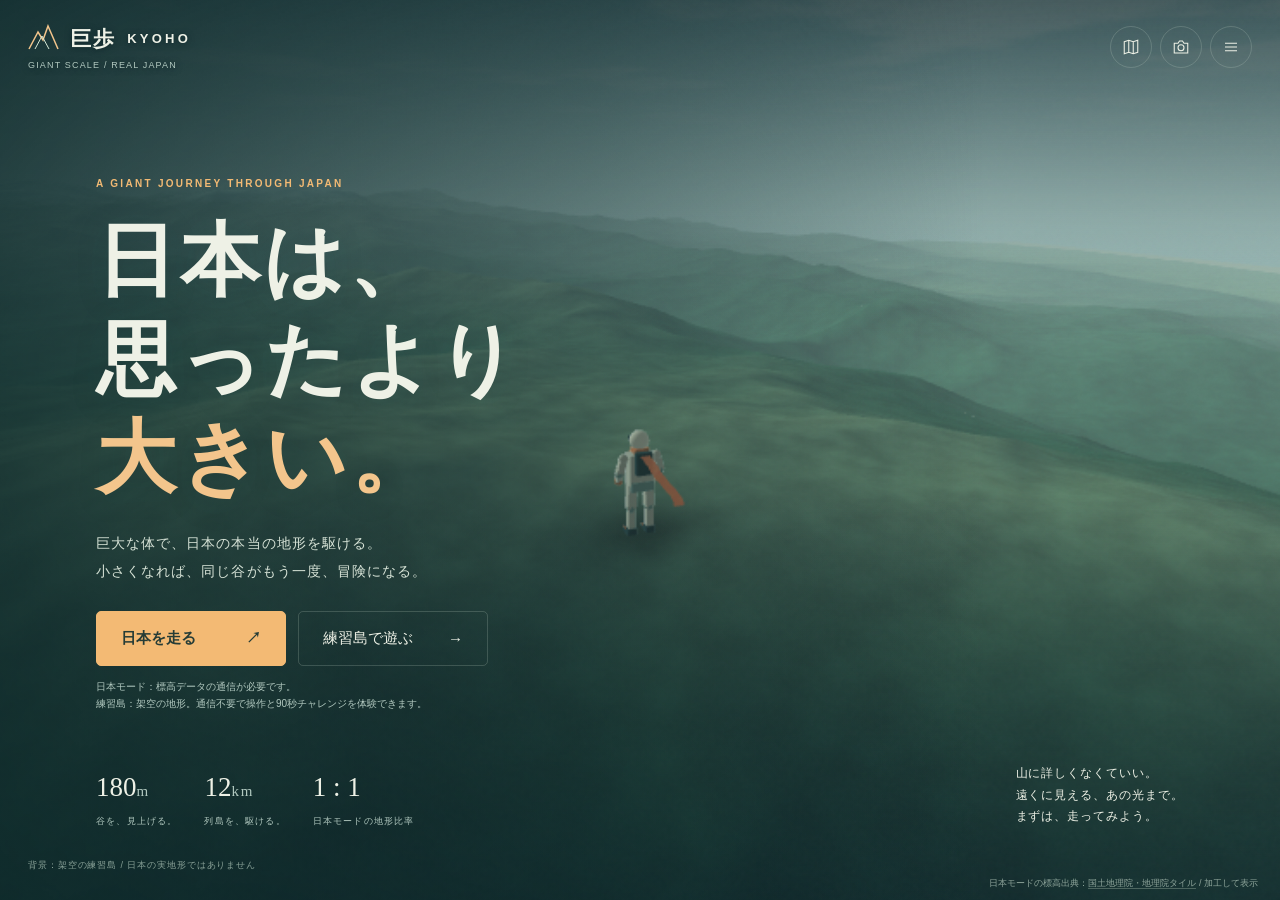
==== index.html @ 5c49af83 "Publish KYOHO game and landing site" ====
<!doctype html><html lang="ja"><head><meta charset="utf-8"><meta name="viewport" content="width=device-width,initial-scale=1,maximum-scale=1,viewport-fit=cover"><meta name="theme-color" content="#102f32"><meta name="description" content="巨歩 KYOHO — 巨大な体で、実際の日本の地形を走る。地形ストリーミング型・3Dスケールアクション。"><link rel="icon" href="/favicon.svg"><title>巨歩 KYOHO — 日本は、思ったより大きい。</title><style>
:root{--ink:#eef1e6;--mute:#b1c8bf;--night:#102e32;--line:#d2e3d531;--accent:#f3ba74;--aqua:#9ce4d0;--glass:#132e32c7;--safe:env(safe-area-inset-bottom,0px)}*{box-sizing:border-box}html,body{margin:0;width:100%;height:100%;overflow:hidden;background:var(--night);color:var(--ink);font-family:-apple-system,BlinkMacSystemFont,"Hiragino Kaku Gothic ProN","Yu Gothic",Meiryo,sans-serif}body{-webkit-user-select:none;user-select:none;touch-action:none}button,input{font:inherit}button{cursor:pointer;color:var(--ink);background:none;border:1px solid var(--line);border-radius:4px;padding:11px 16px;transition:background .2s,transform .2s,border-color .2s}button:hover{background:#ffffff17;border-color:#d2e3d583}button:active{transform:scale(.97)}button:focus-visible{outline:2px solid var(--accent);outline-offset:4px}button:disabled{opacity:.5;cursor:wait}a{color:inherit}svg{vertical-align:middle}#world{position:fixed;inset:0;width:100%;height:100%;touch-action:none;outline:none}#vignette{position:fixed;inset:0;pointer-events:none;background:linear-gradient(180deg,#071b20a8,transparent 38%,transparent 55%,#071a2599);z-index:1}#grain{position:fixed;inset:0;pointer-events:none;opacity:.04;z-index:2;background-image:url('data:image/svg+xml,%3Csvg viewBox="0 0 180 180" xmlns="http://www.w3.org/2000/svg"%3E%3Cfilter id="n"%3E%3CfeTurbulence type="fractalNoise" baseFrequency=".95" numOctaves="3" stitchTiles="stitch"/%3E%3C/filter%3E%3Crect width="100%25" height="100%25" opacity=".6" filter="url(%23n)"/%3E%3C/svg%3E')}.hidden{display:none!important}.overline{font-size:10px;letter-spacing:.23em;text-transform:uppercase;font-weight:600}.mono{font-variant-numeric:tabular-nums;font-family:ui-monospace,SFMono-Regular,Menlo,Consolas,monospace}.muted{color:var(--mute)}.primary{background:var(--accent);border-color:var(--accent);color:#253c36;font-weight:700}.primary:hover{background:#ffcf99;border-color:#ffcf99}.round{border-radius:50%;width:42px;height:42px;padding:0;display:inline-grid;place-items:center}.glass{background:var(--glass);backdrop-filter:blur(16px);-webkit-backdrop-filter:blur(16px)}#brand{display:flex;align-items:center;gap:11px;font-weight:700;letter-spacing:.18em}#brand .word{font-size:13px;letter-spacing:.25em}#brand .jp{font-size:21px;letter-spacing:.1em}#topbar{position:fixed;z-index:10;left:max(28px,env(safe-area-inset-left));right:max(28px,env(safe-area-inset-right));top:max(24px,env(safe-area-inset-top));display:flex;align-items:center;justify-content:space-between;pointer-events:none}#topbar>*{pointer-events:auto}#topActions{display:flex;gap:8px}#modeBadge{display:block;margin-top:7px;font-size:9px;letter-spacing:.13em;color:var(--mute)}#title{position:fixed;inset:0;z-index:5;padding:0 7.5vw;display:flex;flex-direction:column;justify-content:center;pointer-events:none;background:linear-gradient(90deg,#0c2829c9 0%,#0c28295c 46%,transparent 77%)}#title>*{pointer-events:auto}#title .title-copy{margin-top:-10px;max-width:760px}#title h1{font-size:clamp(42px,6.25vw,90px);font-weight:750;line-height:1.23;letter-spacing:.045em;margin:23px 0 23px;text-shadow:0 5px 35px #173a3c22}#title h1 em{font-style:normal;color:#f3c58c}#title .lead{line-height:1.95;font-size:14px;color:#d6e2d6;letter-spacing:.075em;margin:0 0 26px}#title .startrow{display:flex;align-items:center;gap:12px}#title .play{padding:17px 24px;min-width:190px;border-radius:5px;display:flex;align-items:center;justify-content:space-between;gap:24px;font-size:15px}#title .subnote{margin-top:12px;font-size:10px;color:var(--mute);line-height:1.7}#titleBottom{position:absolute;bottom:72px;left:7.5vw;right:7.5vw;display:flex;align-items:flex-end;justify-content:space-between;gap:24px}#titleBottom .philosophy{max-width:270px;line-height:1.8;font-size:12px;letter-spacing:.08em}#titleBottom .specs{display:flex;gap:27px}.spec b{font-family:Georgia,serif;font-size:27px;font-weight:400;display:block;margin-bottom:7px}.spec span{font-size:9px;color:var(--mute);letter-spacing:.13em}#bgCaption{position:fixed;left:28px;bottom:28px;z-index:6;font-size:9px;color:#c7ddcea8;letter-spacing:.1em}#source{position:fixed;right:max(22px,env(safe-area-inset-right));bottom:max(10px,var(--safe));font-size:9px;color:#cee2d2a6;z-index:10;max-width:75vw;text-align:right;line-height:1.6;pointer-events:auto}#source a{text-decoration:none;border-bottom:1px solid #cde2d04a}#compass{position:fixed;top:27px;left:50%;transform:translateX(-50%);z-index:7;min-width:190px;text-align:center;pointer-events:none}#compass .head{font-size:12px;letter-spacing:.25em}#compass .ticks{font-size:10px;color:#d7e9d880;letter-spacing:5px;margin-top:7px}#objective{position:fixed;left:30px;top:112px;z-index:7;pointer-events:none}#objective h3{margin:8px 0 6px;font-size:18px;letter-spacing:.07em;font-weight:600}#objective p{margin:0;font-size:11px;color:var(--mute);line-height:1.7}#objective .track{width:180px;height:2px;background:#cddccd30;margin-top:13px}#objective .track i{display:block;height:2px;background:var(--accent);width:0;transition:width .3s}#counter{position:fixed;top:110px;right:30px;z-index:7;text-align:right;pointer-events:none}#counter .num{font-size:31px;font-weight:300;letter-spacing:-.02em}#counter .num span{font-size:12px;color:var(--mute);margin-left:4px}#counter .metric{font-size:9px;color:var(--mute);letter-spacing:.12em;margin-top:5px}#minimapWrap{position:fixed;right:30px;top:195px;z-index:7;width:144px;height:144px;border-radius:50%;overflow:hidden;border:1px solid var(--line);background:#0b283f33;cursor:pointer}#minimap{width:100%;height:100%}#altitude{position:absolute;bottom:18px;left:0;right:0;text-align:center;font-size:9px;color:var(--mute)}#sizePanel{position:fixed;left:30px;bottom:calc(63px + var(--safe));z-index:7}#heightReadout{font-size:31px;font-weight:300;margin:5px 0 14px;letter-spacing:.01em}#heightReadout small{font-size:12px;margin-left:5px;color:var(--mute)}#sizeButtons{display:flex;gap:5px}#sizeButtons button{font-size:10px;padding:10px 12px;border-radius:3px;min-width:60px;background:#14353466}#sizeButtons button.active{background:var(--accent);color:#274439;border-color:var(--accent)}#velocity{position:fixed;bottom:calc(58px + var(--safe));left:50%;transform:translateX(-50%);z-index:7;text-align:center;pointer-events:none}#velocity .speed{font-size:40px;line-height:1;font-weight:250;letter-spacing:-.035em}#velocity .speed small{font-size:10px;margin-left:5px;letter-spacing:.15em;color:var(--mute)}#movementState{font-size:9px;letter-spacing:.2em;margin-top:12px;color:#e1b687}#energy{width:128px;height:3px;background:#e4efe026;margin:12px auto 0;border-radius:5px}#energy i{display:block;width:100%;height:100%;background:var(--aqua);border-radius:5px}#quickActions{position:fixed;right:30px;bottom:calc(66px + var(--safe));z-index:7;display:flex;gap:8px}#quickActions button{font-size:11px;padding:11px 14px;background:#14353480}#keys{position:fixed;bottom:28px;left:30px;right:30px;z-index:7;color:#c8daccae;font-size:10px;letter-spacing:.03em;pointer-events:none}kbd{font:inherit;border:1px solid #d2e3d54a;border-radius:3px;padding:2px 4px;color:var(--ink);margin:0 3px}#tip{position:fixed;z-index:12;left:50%;bottom:calc(154px + var(--safe));transform:translateX(-50%);max-width:85vw;text-align:center;border:1px solid var(--line);background:#173b3bcc;backdrop-filter:blur(12px);padding:13px 21px;border-radius:5px;transition:opacity .4s;pointer-events:none;white-space:nowrap;font-size:12px;letter-spacing:.025em}#toast{position:fixed;left:50%;top:22%;transform:translate(-50%,-12px);z-index:21;text-align:center;opacity:0;pointer-events:none;transition:opacity .3s,transform .4s;text-shadow:0 3px 20px #123737;max-width:90vw}#toast.show{opacity:1;transform:translate(-50%,0)}#toast .small{font-size:10px;color:var(--accent);letter-spacing:.2em;margin-bottom:8px}#toast .big{font-size:clamp(19px,2.5vw,34px);font-weight:500;letter-spacing:.045em}#targetLabel{position:fixed;z-index:6;pointer-events:none;text-align:center;transform:translate(-50%,-100%);color:#ffdab0;text-shadow:0 2px 10px #163b36}#targetLabel .dot{display:block;font-size:17px;margin-bottom:3px}#targetLabel b{font-size:11px;display:block;font-weight:500}#targetLabel span{font-size:10px;opacity:.8;display:block;margin-top:4px}#dataStatus{position:fixed;left:30px;top:210px;z-index:8;font-size:9px;color:#bcd5c7;background:#112d3255;border-left:2px solid var(--aqua);padding:7px 9px;max-width:205px;line-height:1.7;pointer-events:none}#dataStatus.warn{border-color:var(--accent);color:var(--accent)}#timer{position:fixed;left:50%;top:84px;transform:translateX(-50%);z-index:8;text-align:center;font-size:26px;letter-spacing:.08em}#timer small{display:block;color:var(--mute);font-size:9px;letter-spacing:.2em;margin-top:4px}#touchControls{position:fixed;inset:0;pointer-events:none;z-index:12;display:none}.touch #touchControls{display:block}.touch #keys{display:none}#joystick{position:absolute;bottom:calc(60px + var(--safe));left:max(36px,env(safe-area-inset-left));width:114px;height:114px;border-radius:50%;border:1px solid #d6e9d847;background:#b0d5c310;pointer-events:auto;touch-action:none}#joystick:before{content:"";position:absolute;inset:23px;border:1px solid #d6e9d829;border-radius:50%}#stick{position:absolute;width:44px;height:44px;border-radius:50%;left:34px;top:34px;background:#dce8d644;border:1px solid #e9f2de73;pointer-events:none}#touchRight{position:absolute;right:max(26px,env(safe-area-inset-right));bottom:calc(66px + var(--safe));display:flex;align-items:flex-end;gap:14px;pointer-events:auto}#touchJump{width:76px;height:76px;border-radius:50%;padding:0;background:#f0bf7940;border-color:#f3c78e88;font-size:12px}#touchDash{width:55px;height:55px;border-radius:50%;padding:0;background:#c1e3d426;font-size:10px}.touch #sizePanel{bottom:calc(195px + var(--safe));left:30px}.touch #heightReadout{font-size:21px;margin:4px 0 9px}.touch #quickActions{bottom:calc(169px + var(--safe));right:27px}.touch #quickActions button{font-size:10px;padding:8px}.touch #sizeButtons button{min-width:0;padding:8px}.touch #velocity{bottom:calc(71px + var(--safe))}.touch #tip{bottom:calc(34px + var(--safe));padding:9px 14px;font-size:10px}.touch #minimapWrap{width:110px;height:110px;top:177px}.touch #dataStatus{top:195px;max-width:190px}.touch #sizePanel .overline{font-size:8px}.modal{position:fixed;inset:0;z-index:30;background:#081f2abc;backdrop-filter:blur(13px);display:grid;place-items:center;padding:24px;touch-action:auto}.modal .sheet{border:1px solid #d2e3d52e;background:linear-gradient(140deg,#1d3d3e,#122f34);border-radius:10px;padding:30px;max-height:90dvh;overflow:auto;width:min(680px,100%);box-shadow:0 25px 100px #071a2044}.modal h2{font-size:29px;font-weight:500;letter-spacing:.075em;margin:12px 0 13px}.modal p{font-size:12px;line-height:1.9;color:#c5dacf}.modal .modalhead{display:flex;justify-content:space-between;align-items:center;gap:20px}.close{font-size:24px;border:0;padding:4px 10px}.row{display:flex;align-items:center;justify-content:space-between;gap:14px;padding:15px 0;border-bottom:1px solid var(--line)}.row b{font-weight:500;font-size:13px}.row small{display:block;font-size:10px;color:var(--mute);line-height:1.7;margin-top:5px}.row button{font-size:11px;min-width:110px}.row button.on{background:#94c5aa23;border-color:#aed6bb7d;color:var(--aqua)}.buttons{display:flex;gap:10px;margin-top:23px;flex-wrap:wrap}.buttons button{font-size:12px}.fine{font-size:10px!important;color:#9bb8b0!important}.fact{border-left:2px solid var(--accent);padding-left:14px;margin-top:23px}.map-sheet{width:min(1040px,100%)!important}.map-layout{display:grid;grid-template-columns:1fr 320px;gap:25px;margin-top:20px}#atlasCanvas{width:100%;height:450px;border-radius:7px;background:#0e3037;cursor:pointer;border:1px solid #cbdbd413}#places{height:450px;overflow:auto;padding-right:6px;touch-action:pan-y}#places button{display:block;width:100%;text-align:left;padding:13px 14px;border-radius:5px;margin-bottom:7px;background:#bfd5c408}#places strong{display:block;font-weight:500;font-size:14px}#places small{font-size:10px;color:var(--mute);display:block;margin-top:5px;line-height:1.7}#places .region{float:right;font-size:9px;color:var(--accent)}#loading .sheet{max-width:510px}#loadProgress{height:3px;background:#d2e3d51f;margin:24px 0 12px}#loadProgress i{height:3px;display:block;width:3%;background:var(--accent);transition:width .4s}#loadStats{font-size:10px;color:var(--mute);line-height:1.9}#loadError{font-size:12px;line-height:1.9;color:var(--accent);border-left:2px solid var(--accent);padding-left:13px;margin-top:18px}#result{text-align:center}#result .grade{font-family:Georgia,serif;font-size:60px;color:var(--accent);letter-spacing:.13em;padding:15px 0 2px}#result .numbers{display:flex;justify-content:center;gap:35px;margin:18px 0 24px}#result .numbers b{display:block;font-size:28px;font-weight:300}#result .numbers span{font-size:10px;color:var(--mute);display:block;margin-top:6px}#snapshotImage{width:100%;border-radius:5px;margin-top:20px}#fatal{position:fixed;z-index:100;inset:0;display:grid;place-items:center;padding:25px;background:#123034}#fatal .box{max-width:530px}#fatal p{line-height:1.9;color:#c6d9cc}#fps{position:fixed;left:10px;top:75px;z-index:90;font:10px monospace;display:none}.rotate-note{display:none}#routePills{display:flex;gap:6px;margin-top:12px}#routePills span{width:16px;height:3px;background:#deecde2e}#routePills span.done{background:var(--accent)}@media(max-width:760px){#topbar{left:20px;right:20px;top:max(16px,env(safe-area-inset-top))}#brand .jp{font-size:19px}#brand .word{font-size:10px}#topActions{gap:4px}.round{width:36px;height:36px}#title{padding:0 6vw}#title h1{font-size:clamp(45px,10vw,65px);margin:17px 0 20px}#title .lead{font-size:12px;line-height:1.9}#title .startrow{gap:8px}#title .play{min-width:0;padding:14px 16px;font-size:12px;gap:20px}#titleBottom{left:6vw;right:6vw;bottom:78px}#titleBottom .specs{gap:20px}.spec b{font-size:23px}.spec span{font-size:8px}#titleBottom .philosophy{display:none}#bgCaption{left:20px;bottom:calc(39px + var(--safe));font-size:8px}#source{font-size:8px;right:15px;max-width:95vw}#compass{top:74px;min-width:130px}#compass .head{font-size:10px}#compass .ticks{font-size:8px;letter-spacing:4px}#objective{left:20px;top:113px}#objective h3{font-size:15px}#objective p{font-size:10px}#objective .track{width:130px}#counter{right:20px;top:110px}#counter .num{font-size:25px}#minimapWrap{right:20px!important}#dataStatus{left:20px;top:203px;font-size:8px;max-width:185px}#sizePanel{left:20px!important}#quickActions{right:20px!important}#velocity .speed{font-size:33px}#timer{top:86px;font-size:21px}.modal{padding:15px}.modal .sheet{padding:22px;max-height:91dvh}.modal h2{font-size:24px}.map-layout{grid-template-columns:1fr;gap:14px}#atlasCanvas{height:230px}#places{height:260px;display:grid;grid-template-columns:1fr 1fr;gap:6px}#places button{margin:0;padding:10px}#places small{font-size:9px}#places .region{float:none;display:block;margin-bottom:4px}.touch #tip{max-width:88vw;white-space:normal;line-height:1.6}.touch #sizePanel{bottom:calc(196px + var(--safe))}.touch #dataStatus{top:204px}.touch #quickActions button{padding:8px}#heightReadout{font-size:23px}}@media(max-height:520px){#title .title-copy{margin-top:14px}#title h1{font-size:42px;margin:12px 0}#title h1 br.first{display:none}#title .lead{font-size:11px;margin-bottom:15px;line-height:1.7}#title .title-copy>.overline{margin-top:35px;font-size:8px}#titleBottom{bottom:32px;left:auto;right:30px}#titleBottom .specs{gap:20px}.spec b{font-size:24px}.spec span{font-size:8px}#title .subnote{max-width:340px;font-size:8px}#bgCaption{bottom:12px;font-size:8px}#source{bottom:7px;font-size:7px}#brand .jp{font-size:17px}#brand .word{font-size:10px}#modeBadge{font-size:8px;margin-top:4px}#topbar{top:15px;left:max(24px,env(safe-area-inset-left));right:max(24px,env(safe-area-inset-right))}.round{width:34px;height:34px}#compass{top:18px}#objective{top:78px;left:max(26px,env(safe-area-inset-left))}#objective h3{font-size:14px;margin:5px 0 4px}#objective p{font-size:9px}#counter{top:75px;right:max(26px,env(safe-area-inset-right))}#counter .num{font-size:24px}#minimapWrap{display:none}#dataStatus,.touch #dataStatus{top:146px;left:max(26px,env(safe-area-inset-left));font-size:8px;padding:5px 7px}#sizePanel,.touch #sizePanel{left:50%!important;bottom:calc(21px + var(--safe));transform:translateX(-50%);text-align:center}.touch #sizeButtons button,#sizeButtons button{padding:7px 10px}#sizePanel>.overline{display:none}#heightReadout,.touch #heightReadout{display:none}#quickActions,.touch #quickActions{bottom:auto;top:135px;right:max(26px,env(safe-area-inset-right))!important}#velocity,.touch #velocity{bottom:calc(73px + var(--safe))}#velocity .speed{font-size:27px}#movementState{font-size:8px;margin-top:7px}#energy{margin-top:8px;width:100px}#keys{display:none}#tip,.touch #tip{bottom:auto;top:69px;padding:8px 13px;font-size:10px;max-width:45vw;white-space:normal}#toast{top:34%}#toast .big{font-size:24px}#joystick{width:96px;height:96px;left:max(40px,env(safe-area-inset-left));bottom:calc(33px + var(--safe))}#stick{left:25px;top:25px}#touchRight{right:max(35px,env(safe-area-inset-right));bottom:calc(31px + var(--safe))}#touchJump{width:66px;height:66px}#touchDash{width:50px;height:50px}#timer{top:56px;font-size:20px}.map-layout{grid-template-columns:1fr 320px}#atlasCanvas{height:220px}#places{height:220px;display:block}#places button{margin-bottom:5px}.modal .sheet{max-height:92dvh;padding:20px}.modal h2{font-size:23px;margin:6px 0 9px}.modal p{font-size:11px;line-height:1.7}.row{padding:10px 0}.row small{font-size:9px}.row b{font-size:12px}#result .grade{font-size:40px;padding:4px 0}#result .numbers{margin:10px 0 15px}#result .numbers b{font-size:24px}#result .buttons{margin-top:14px}}@media(prefers-reduced-motion:reduce){*{scroll-behavior:auto!important;transition:none!important}#grain{display:none}}

#objective,#counter,#compass,#topbar{text-shadow:0 1px 6px #071a20a8}#dataStatus{background:#112d32b8}#minimapWrap{background:#0b283f77}#targetLabel{filter:drop-shadow(0 1px 4px #0b292dcc)}

#titleBottom{pointer-events:none!important}@media(max-height:700px){#titleBottom{display:none}#title h1{font-size:clamp(34px,5vw,58px)}}

@media(max-width:760px) and (min-height:521px){.touch #tip{bottom:calc(290px + var(--safe));max-width:88vw}.touch #quickActions{bottom:calc(155px + var(--safe))}#toast{top:31%}#toast .big{font-size:22px}}
[hidden]{display:none!important}#placeLabels{position:fixed;inset:0;z-index:6;pointer-events:none}.place-label{position:absolute;width:184px;min-height:43px;padding:5px 8px;text-align:center;background:#0b2935a6;border-bottom:1px solid #dce5c680;text-shadow:0 1px 5px #102f32;border-radius:3px}.place-label strong{display:block;font-size:12px;font-weight:500;white-space:nowrap;overflow:hidden;text-overflow:ellipsis}.place-label small{font-size:9px;color:#d3decf}.place-label.town{border-color:#9ce4d0;color:#baf9da}.place-label:after{content:'';position:absolute;left:50%;top:100%;height:10px;border-left:1px solid #dce5c680}#townStatus{position:fixed;z-index:7;left:50%;bottom:calc(190px + var(--safe));transform:translateX(-50%);min-width:240px;max-width:80vw;padding:10px 15px;background:#102f32c9;border-left:2px solid #9ce4d077;pointer-events:none}#townStatus>div{display:flex;justify-content:space-between;gap:24px}#townName{font-size:12px;color:#baf9da}#townDistance{font-size:10px;color:var(--mute)}#townHint{margin:3px 0 0;font-size:10px;color:var(--mute)}#townStatus.recovering{border-color:#baf9da;background:#28514ced}#townStatus.recovering #townHint{color:#e7ffe8}.town-destinations{margin:15px 0}.town-destinations summary{cursor:pointer;font-size:12px;padding:12px;color:var(--aqua)}.town-destinations button{width:100%;margin-top:6px;text-align:left;font-size:12px}@media(max-width:700px){.place-label{width:152px}.place-label strong{font-size:11px}#townStatus{bottom:calc(235px + var(--safe));min-width:225px;padding:8px 11px}#townStatus:not(.near-town){display:none}}@media(min-height:521px) and (max-width:700px){.touch #townStatus{bottom:calc(44svh + var(--safe))}}@media(max-height:520px){#townStatus{bottom:155px;left:auto;right:18px;transform:none;max-width:240px}.place-label{width:152px}}
</style></head><body>
<canvas id="world" tabindex="0" aria-label="巨歩 3Dゲーム画面"></canvas><div id="vignette"></div><div id="grain"></div>
<div id="topbar"><div><div id="brand"><svg width="31" height="29" viewBox="0 0 31 29" fill="none" aria-hidden="true"><path d="M1 25L10 8L15 16L20 2L30 25" stroke="#f3c58c" stroke-width="1.5"/><path d="M7 25L14 12L21 25" stroke="#d6e8d5" stroke-width="1"/></svg><span class="jp">巨歩</span><span class="word">KYOHO</span></div><span id="modeBadge">GIANT SCALE / REAL JAPAN</span></div><div id="topActions"><button class="round" id="mapBtn" aria-label="日本地図と移動先" title="日本地図 [M]"><svg width="18" height="18" viewBox="0 0 24 24" fill="none"><path d="M3 5l6-2 6 2 6-2v16l-6 2-6-2-6 2V5zM9 3v16m6-14v16" stroke="currentColor" stroke-width="1.4"/></svg></button><button class="round" id="photoBtn" aria-label="写真を撮る" title="写真 [P]"><svg width="18" height="18" viewBox="0 0 24 24" fill="none"><path d="M3 7h5l2-3h4l2 3h5v13H3V7z" stroke="currentColor" stroke-width="1.4"/><circle cx="12" cy="13" r="4" stroke="currentColor" stroke-width="1.4"/></svg></button><button class="round" id="menuBtn" aria-label="設定と遊び方" title="設定 / 一時停止 [Esc]"><svg width="18" height="18" viewBox="0 0 24 24" fill="none"><path d="M4 7h16M4 12h16M4 17h16" stroke="currentColor" stroke-width="1.4"/></svg></button></div></div>
<section id="title"><div class="title-copy"><div class="overline" style="color:var(--accent)">A GIANT JOURNEY THROUGH JAPAN</div><h1>日本は、<br class="first">思ったより<br><em>大きい。</em></h1><p class="lead">巨大な体で、日本の本当の地形を駆ける。<br>小さくなれば、同じ谷がもう一度、冒険になる。</p><div class="startrow"><button id="startJapan" class="play primary">日本を走る <span>↗</span></button><button id="startDemo" class="play">練習島で遊ぶ <span>→</span></button></div><div class="subnote">日本モード：標高データの通信が必要です。<br>練習島：架空の地形。通信不要で操作と90秒チャレンジを体験できます。</div></div><div id="titleBottom"><div class="specs"><div class="spec"><b>180<span style="font-size:15px">m</span></b><span>谷を、見上げる。</span></div><div class="spec"><b>12<span style="font-size:15px">km</span></b><span>列島を、駆ける。</span></div><div class="spec"><b>1 : 1</b><span>日本モードの地形比率</span></div></div><div class="philosophy">山に詳しくなくていい。<br>遠くに見える、あの光まで。<br>まずは、走ってみよう。</div></div></section>
<div id="bgCaption">背景：架空の練習島 / 日本の実地形ではありません</div>
<div id="hud" class="hidden"><div id="placeLabels" hidden></div><div id="townStatus" hidden><div><b id="townName"></b><span id="townDistance"></span></div><p id="townHint"></p></div><div id="compass"><div class="head mono" id="bearing">N · 000°</div><div class="ticks">· ┆ · ┆ │ ┆ · ┆ ·</div></div><div id="objective"><div class="overline" id="objectiveMode">FREE ROAM</div><h3 id="objectiveTitle">次の光へ。</h3><p id="objectiveDesc">地形を読むより、まず走ろう。</p><div id="routePills"></div></div><div id="counter"><div class="overline">この旅の距離</div><div class="num mono"><b id="distance" style="font-weight:300">0.0</b><span>km</span></div><div class="metric" id="regionName">練習島</div></div><div id="minimapWrap" aria-label="地図を開く" role="button" tabindex="0"><canvas id="minimap" width="288" height="288"></canvas><div id="altitude" class="mono">0 m</div></div><div id="sizePanel"><div class="overline">あなたの身長</div><div id="heightReadout"><span class="mono">600</span><small>m</small></div><div id="sizeButtons"><button data-size="0">180 m</button><button data-size="1" class="active">600 m</button><button data-size="2">3 km</button><button data-size="3">12 km</button></div></div><div id="velocity"><div class="speed mono"><span id="speedNum">0.0</span><small>km/s</small></div><div id="movementState">GROUND FLOW</div><div id="energy"><i></i></div></div><div id="quickActions"><button id="challengeBtn">90秒チャレンジ</button><button id="autoBtn" title="オートラン [R]">自動走行</button></div><div id="keys"><kbd>W A S D</kbd> 移動　<kbd>I J K L</kbd> / ドラッグ 視点　<kbd>Space</kbd> 跳ぶ・長押しで滑空　<kbd>Shift</kbd> ダッシュ　<kbd>E</kbd> 巨大化　<kbd>M</kbd> 日本地図</div><div id="dataStatus"></div><div id="timer" class="hidden"><span class="mono">90.0</span><small>SECONDS LEFT</small></div></div>
<div id="targetLabel" class="hidden"><span class="dot">◇</span><b>次の光</b><span class="mono">2.0 km</span></div><div id="tip" class="hidden"></div><div id="toast"><div class="small">SCALE SHIFT</div><div class="big"></div></div><div id="source">日本モードの標高出典：<a href="https://maps.gsi.go.jp/development/ichiran.html" target="_blank" rel="noopener">国土地理院・地理院タイル</a> / 加工して表示</div><div id="fps"></div>
<div id="touchControls" class="hidden"><div id="joystick" aria-label="移動スティック"><div id="stick"></div></div><div id="touchRight"><button id="touchDash">ダッシュ</button><button id="touchJump">跳ぶ<br><span style="font-size:9px;opacity:.7">長押し 滑空</span></button></div></div>
<section id="loading" class="modal hidden" aria-label="実地形読み込み"><div class="sheet"><div class="overline" style="color:var(--accent)">REAL TERRAIN / STREAMING</div><h2 id="loadTitle">北アルプスへ。</h2><p>国土地理院の標高画像から、実際の地形を組み立てています。取得できていない地形は、架空の山で補いません。</p><div id="loadProgress"><i></i></div><div id="loadStats" class="mono">地形サーバーに接続中…</div><div id="loadError" class="hidden">標高サーバーに接続できませんでした。インターネット接続を確認し、Safari / Chromeで開いてください。実地形を取得するには外部通信が必要です。</div><div class="buttons"><button id="retryLoad" class="primary">再接続</button><button id="cancelLoad">練習島で遊ぶ</button></div><p class="fine">初回は数MB程度を段階的に取得します。範囲・移動量により増えます。外部送信は標高タイル取得のHTTPリクエストのみで、キーやログインは不要です。</p></div></section>
<section id="mapModal" class="modal hidden" aria-label="日本地図"><div class="sheet map-sheet"><div class="modalhead"><div><div class="overline" style="color:var(--accent)">THE ARCHIPELAGO</div><h2>次は、どの山の向こうへ。</h2></div><button class="close" data-close="mapModal" aria-label="閉じる">×</button></div><p style="margin:0">行き先を選んで実地形へ。着地後は、目的地に縛られず移動できます。</p><div class="map-layout"><canvas id="atlasCanvas" aria-label="日本の広域概略図"></canvas><div id="places"></div></div><p class="fine" style="margin-bottom:0">概略海岸線：Natural Earth。小島・境界は省略されています。南西諸島の点は移動先です。実地形は現地周辺から読み込みます。登山道の案内や現実のルート判断には使えません。</p></div></section>
<section id="settings" class="modal hidden" aria-label="設定"><div class="sheet"><div class="modalhead"><div><div class="overline" style="color:var(--accent)">TAKE A BREATH</div><h2>ひと休み。</h2></div><button class="close" data-close="settings" aria-label="閉じる">×</button></div><div class="row"><div><b>サウンド</b><small>風、足音、光の音。すべてブラウザ内で合成。</small></div><button id="soundOption">オフ</button></div><div class="row"><div><b>山と街の名前</b><small>近くの地名を表示。街の緑の光は休息地。</small></div><button id="labelsOption" aria-pressed="true">オン</button></div><div class="row"><div><b>描画品質</b><small>重い場合は「軽量」に切り替えてください。</small></div><button id="qualityOption">標準</button></div><div class="row"><div><b>動きをひかえめに</b><small>画角変化と着地の揺れを抑えます。</small></div><button id="motionOption">オフ</button></div><div class="row"><div><b>地形の等高線</b><small>ゲーム内の標高から200m間隔で描画します。</small></div><button id="contourOption">オフ</button></div><div class="row"><div><b>光の時間</b><small>時間・積雪・植生の色は演出です。</small></div><button id="timeOption">朝</button></div><div class="row"><div><b>自動保存</b><small id="saveInfo">移動先、記録、設定をこのブラウザに保存します。</small></div><button id="exportSave">記録を書き出す</button></div><div class="buttons"><button id="resumeBtn" class="primary">旅に戻る</button><button id="helpBtn">遊び方とデータ</button><button id="importSave">記録を読み込む</button><button id="fullscreenBtn">全画面</button><button id="titleBtn">タイトルへ</button></div><input type="file" id="saveFile" accept="application/json,.json" class="hidden"><p class="fine">日本モードと練習島の距離・ベスト記録は別々に保存します。集計にワープ距離は含みません。外部サービスへの記録送信はありません。</p></div></section>
<section id="help" class="modal hidden" aria-label="遊び方とデータ"><div class="sheet"><div class="modalhead"><div><div class="overline" style="color:var(--accent)">NO MOUNTAIN KNOWLEDGE REQUIRED</div><h2>山の知識より、好奇心。</h2></div><button class="close" data-close="help" aria-label="閉じる">×</button></div><p><b>日本モードの街で、ひと休み。</b><br>緑の光が目印です。街の中心から900m以内で、身長600m以下になり、地面に降りて立ち止まると風のエネルギーが回復します。メニュー中や地形待機中には回復しません。地図の「街へ向かう」からも移動できます。</p><p class="fine">山名・山頂位置：国土地理院「日本の主な山岳標高」。街名・代表点：地理院地図の住所検索。建物の配置・規模はゲーム用の模式表現で、実際の建物や市街地の範囲を再現したものではありません。</p><p><b>走る → 尾根から跳ぶ → 長押しで滑空 → 光をくぐる。</b><br>光に近づくと風のエネルギーが戻ります。90秒チャレンジでは、光を順にくぐって記録を狙います。小さな光は600m以下になって通過してください。</p><p>PCは <b>WASD / 矢印</b> で移動、<b>J / L</b> で視点を左 / 右、<b>I / K</b> で上 / 下へ回します（長押し対応）。ドラッグでも視点を変更できます。<b>Space</b> でジャンプと滑空、<b>Shift</b> でダッシュ。<b>E</b> でサイズ切替、<b>R</b> でオートラン、<b>M</b> で地図、<b>P</b> で撮影です。数字の <b>1〜4</b> でもサイズを選べます。</p><p>スマホは左スティックで移動、右側の空いている画面をスワイプして視点変更。右下がジャンプとダッシュです。横画面でも遊べます。</p><div class="fact"><p><b>実際なのは地形。超人的なのは、あなた。</b><br>日本モードは国土地理院のDEM10B系PNG標高タイルを取得し、地球の曲率を考慮した球面に配置します。水平距離と高さは同じ単位（km）で、標高の誇張はしません。ただし球体地球の近似、標高の補間、描画用の間引きがあり、測量精度の再現ではありません。</p></div><p>取得解像度は身体サイズに応じて変化します。元データの名称にある「10m」は、本作の描画メッシュが常に10mという意味ではありません。海面・欠測画素は標高0mの遊べる水面として扱い、欠測であることを表示します。通信失敗は水面とみなさず、取得待ちにします。</p><p><b>架空の練習島</b>は操作体験のための独立したステージで、日本の山を再現したものではありません。人・光・移動速度・ジャンプ・植生色・雪・空・時間はゲーム上の表現です。</p><p class="fine">出典：<a href="https://maps.gsi.go.jp/development/ichiran.html" target="_blank" rel="noopener">国土地理院・地理院タイル（標高タイル）</a>を加工して表示。<a href="https://maps.gsi.go.jp/development/demtile.html" target="_blank" rel="noopener">PNG標高仕様</a>。概略海岸線：Natural Earth。ワープ地点と光の配置はゲーム向けの概略緯経度です。本作は登山・災害・避難・測量用途の地図ではありません。</p></div></section>
<section id="result" class="modal hidden" aria-label="チャレンジ結果"><div class="sheet"><div class="overline" style="color:var(--accent)">90 SECONDS / ONE JOURNEY</div><div class="grade" id="resultGrade">FLOW</div><h2 id="resultTitle">この先にも、山がある。</h2><div class="numbers"><div><b id="resultGates" class="mono">0 / 8</b><span>つないだ光</span></div><div><b id="resultDistance" class="mono">0.0</b><span>走った距離 km</span></div><div><b id="resultScore" class="mono">0</b><span>スコア</span></div></div><p id="resultText">走ったのは、まだ世界のほんの一部。</p><div class="buttons" style="justify-content:center"><button id="againBtn" class="primary">もう一度</button><button id="freeBtn">自由に走る</button><button id="resultPhoto">風景を残す</button></div><p class="fine" id="resultMode">架空の練習島での記録</p></div></section>
<section id="photoModal" class="modal hidden" aria-label="風景の記録"><div class="sheet"><div class="modalhead"><div><div class="overline" style="color:var(--accent)">A POSTCARD FROM YOUR JOURNEY</div><h2>この広さを、持ち帰る。</h2></div><button class="close" data-close="photoModal" aria-label="閉じる">×</button></div><img id="snapshotImage" alt="ゲーム内で撮影した風景"><div class="buttons"><button id="savePhoto" class="primary">画像を保存</button><button id="sharePhoto">共有</button></div><p class="fine">画像にはモードと出典を記載します。練習島の画像は「架空地形」と表示されます。</p></div></section>
<section id="fatal" class="hidden"><div class="box"><div class="overline">KYOHO / 巨歩</div><h2>3D画面を開けませんでした。</h2><p id="fatalMessage">このファイルをSafari / Chromeなど、WebGL対応ブラウザで開いてください。ファイルのプレビュー画面では実行されない場合があります。</p><button onclick="location.reload()">再読み込み</button></div></section>
<script>
const JAPAN_COAST=[[[[141.8846,39.1809],[140.9595,38.174],[140.9764,37.1421],[140.5998,36.344],[140.7741,35.8429],[140.2533,35.1381],[138.9755,34.6676],[137.2176,34.6063],[135.793,33.4648],[135.121,33.8491],[135.0794,34.5965],[133.3403,34.3759],[132.1568,33.9049],[130.9861,33.8858],[132.0,33.15],[131.3328,31.4504],[130.6863,31.0296],[130.2024,31.4182],[130.4477,32.3195],[129.8147,32.6103],[129.4085,33.2961],[130.3539,33.6042],[130.8785,34.2327],[131.8842,34.7497],[132.6177,35.4334],[134.6083,35.7316],[135.6775,35.5271],[136.7238,37.305],[137.3906,36.8274],[138.8576,37.8275],[139.4264,38.216],[140.0548,39.4388],[139.8834,40.5633],[140.3058,41.195],[141.369,41.3786],[141.9143,39.9916],[141.8846,39.1809]]],[[[144.6134,43.9609],[145.3208,44.3847],[145.5431,43.2621],[144.0597,42.9884],[143.1838,41.9952],[141.6115,42.6788],[141.0673,41.5846],[139.9551,41.5696],[139.8175,42.5638],[140.3121,43.3333],[141.3805,43.3888],[141.672,44.7721],[141.9676,45.5515],[143.1429,44.5104],[143.9102,44.1741],[144.6134,43.9609]]],[[[132.3712,33.4636],[132.9244,34.0603],[133.493,33.9446],[133.9041,34.3649],[134.6384,34.1492],[134.7664,33.8063],[134.2034,33.2012],[133.793,33.522],[133.2803,33.2896],[133.0149,32.7046],[132.3631,32.9894],[132.3712,33.4636]]]];

</script>
<script>
/* KYOHO — tiny, dependency-free WebGL renderer. Coordinates are kilometres. */
'use strict';
const R_EARTH=6371.0088, RAD=Math.PI/180;
const clamp=(x,a,b)=>Math.max(a,Math.min(b,x));
const mix=(a,b,t)=>a+(b-a)*t;
const smooth=(a,b,x)=>{const t=clamp((x-a)/(b-a),0,1);return t*t*(3-2*t)};
const V={add:(a,b)=>a.map((x,i)=>x+b[i]),sub:(a,b)=>a.map((x,i)=>x-b[i]),mul:(a,s)=>a.map(x=>x*s),dot:(a,b)=>a[0]*b[0]+a[1]*b[1]+a[2]*b[2],cross:(a,b)=>[a[1]*b[2]-a[2]*b[1],a[2]*b[0]-a[0]*b[2],a[0]*b[1]-a[1]*b[0]],norm:a=>{let n=Math.hypot(...a)||1;return a.map(x=>x/n)}};
const M={
 identity:()=>new Float32Array([1,0,0,0,0,1,0,0,0,0,1,0,0,0,0,1]),
 mul:(a,b)=>{let c=new Float32Array(16);for(let j=0;j<4;j++)for(let i=0;i<4;i++)for(let k=0;k<4;k++)c[j*4+i]+=a[k*4+i]*b[j*4+k];return c},
 perspective:(fov,asp,n,f)=>{const s=1/Math.tan(fov/2),q=1/(n-f);return new Float32Array([s/asp,0,0,0,0,s,0,0,0,0,(f+n)*q,-1,0,0,2*f*n*q,0])},
 view:(eye,at,up=[0,1,0])=>{const z=V.norm(V.sub(eye,at)),x=V.norm(V.cross(up,z)),y=V.cross(z,x);return new Float32Array([x[0],y[0],z[0],0,x[1],y[1],z[1],0,x[2],y[2],z[2],0,-V.dot(x,eye),-V.dot(y,eye),-V.dot(z,eye),1])},
 trs:(p,s=[1,1,1],yaw=0,rx=0)=>{const c=Math.cos(yaw),n=Math.sin(yaw),cx=Math.cos(rx),sx=Math.sin(rx);return new Float32Array([c*s[0],0,-n*s[0],0,n*sx*s[1],cx*s[1],c*sx*s[1],0,n*cx*s[2],-sx*s[2],c*cx*s[2],0,p[0],p[1],p[2],1])},
 segment:(a,b,w,d=w)=>{const y=V.sub(b,a),l=Math.hypot(...y),yn=V.norm(y),x=V.norm(V.cross(Math.abs(yn[2])>.95?[0,1,0]:[0,0,1],yn)),z=V.cross(x,yn),p=V.mul(V.add(a,b),.5);return new Float32Array([x[0]*w,x[1]*w,x[2]*w,0,yn[0]*l,yn[1]*l,yn[2]*l,0,z[0]*d,z[1]*d,z[2]*d,0,...p,1])}
};
function ecef(lat,lon,h=0){const a=lat*RAD,b=lon*RAD,r=R_EARTH+h;return[r*Math.cos(a)*Math.cos(b),r*Math.sin(a),r*Math.cos(a)*Math.sin(b)]}
function frameAt(lat,lon){let a=lat*RAD,b=lon*RAD;return {origin:ecef(lat,lon),east:[-Math.sin(b),0,Math.cos(b)],up:[Math.cos(a)*Math.cos(b),Math.sin(a),Math.cos(a)*Math.sin(b)],south:[Math.sin(a)*Math.cos(b),-Math.cos(a),Math.sin(a)*Math.sin(b)]}}
function localGeo(lat,lon,h,f){const d=V.sub(ecef(lat,lon,h),f.origin);return[V.dot(d,f.east),V.dot(d,f.up),V.dot(d,f.south)]}
function haversine(a,b,c,d){const v=Math.sin((c-a)*RAD/2)**2+Math.cos(a*RAD)*Math.cos(c*RAD)*Math.sin((d-b)*RAD/2)**2;return 2*R_EARTH*Math.asin(Math.sqrt(clamp(v,0,1)))}
function offsetLL(lat,lon,east,south){return[lat-south/R_EARTH/RAD,lon+east/(R_EARTH*Math.cos(lat*RAD))/RAD]}
const VS=`precision highp float;
attribute vec3 aP;attribute vec3 aN;attribute vec3 aC;
uniform mat4 uVP,uModel;uniform vec3 uOrigin,uEast,uUp,uSouth,uPlanar;
uniform float uSpace;
varying vec3 vP,vN,vC,vWorld;varying float vHeight;
void main(){vec3 p=(uModel*vec4(aP,1.)).xyz;vec3 n=mat3(uModel)*aN;vWorld=p;vHeight=p.y;
if(uSpace>.5&&uSpace<1.5){vec3 q=p-uOrigin;p=vec3(dot(q,uEast),dot(q,uUp),dot(q,uSouth));n=vec3(dot(n,uEast),dot(n,uUp),dot(n,uSouth));vHeight=length(vWorld)-6371.0088;}
else if(uSpace>1.5){p-=uPlanar;}
vP=p;vN=normalize(n);vC=aC;gl_Position=uVP*vec4(p,1.);}`;
const FS=`precision highp float;
varying vec3 vP,vN,vC,vWorld;varying float vHeight;
uniform vec3 uEye,uSun;uniform vec4 uColor;uniform float uKind,uTime,uFog,uScale,uGround,uContour,uDusk,uEmission;
float hash(vec2 p){return fract(sin(dot(p,vec2(127.1,311.7)))*43758.5453123);}
float noise(vec2 p){vec2 i=floor(p),f=fract(p);f=f*f*(3.-2.*f);return mix(mix(hash(i),hash(i+vec2(1.,0.)),f.x),mix(hash(i+vec2(0.,1.)),hash(i+vec2(1.)),f.x),f.y);}
vec3 sky(vec3 d){vec3 h=mix(vec3(.72,.84,.82),vec3(.83,.60,.48),uDusk);vec3 t=mix(vec3(.16,.44,.53),vec3(.20,.28,.43),uDusk);return mix(h,t,smoothstep(-.08,.75,d.y));}
void main(){vec3 n=normalize(vN),view=normalize(uEye-vP);float ndl=max(dot(n,uSun),0.);vec3 col=uColor.rgb*vC;float alpha=uColor.a;
if(uKind<.5){
 float alt=max(vHeight,0.);float grain=noise(vWorld.xz*7.)*.55+noise(vWorld.xz*27.)*.18;
 vec3 low=vec3(.24,.38,.23),forest=vec3(.095,.245,.18),alpine=vec3(.36,.43,.34),rock=vec3(.40,.43,.42),snow=vec3(.88,.90,.86);
 col=mix(low,forest,smoothstep(.06,.50,alt));col=mix(col,alpine,smoothstep(1.55,2.5,alt));
 float steep=1.-n.y;col=mix(col,rock,smoothstep(.2,.6,steep)*smoothstep(.5,1.8,alt));
 float snowmask=smoothstep(2.6+grain*.65,3.25+grain*.2,alt)*smoothstep(.45,.80,n.y);col=mix(col,snow,snowmask);
 col*=.87+grain*.32;col*=vec3(.48,.66,.73)*(.60+.28*n.y)+vec3(1.15,1.10,.88)*ndl*.85;
 float foot=exp(-dot(vP.xz/vec2(uScale*.65,uScale*.4),vP.xz/vec2(uScale*.65,uScale*.4))*1.7);col*=1.-foot*.48*exp(-abs(uGround-vP.y)*1.8/max(uScale,.1));
 if(uContour>.5){float f=abs(fract(vHeight*5.)-.5);float line=1.-smoothstep(.012,.035,f);col=mix(col,vec3(.72,.87,.67),line*.23);}
 if(alt<.025)col=mix(vec3(.61,.60,.43),col,smoothstep(0.,.025,alt));
}else if(uKind<1.5){float rim=pow(1.-max(dot(n,view),0.),3.);col*=.47+ndl*.64;col+=vec3(.49,.68,.69)*rim*.38+uColor.rgb*uEmission;
}else if(uKind<2.5){vec2 w=vP.xz;float wave=sin(w.x*7.+uTime*.8)*sin(w.y*9.-uTime*.65)*.012;vec3 norm=normalize(vec3(wave,.9,wave));float fres=pow(1.-max(dot(norm,view),0.),4.);col=mix(vec3(.07,.25,.28),sky(reflect(-view,norm)),.25+fres*.55);float spec=pow(max(dot(reflect(-uSun,norm),view),0.),96.);col+=vec3(1.,.85,.52)*spec*.5;col+=.014*sin(w.y*21.+w.x*4.+uTime);
}else if(uKind<3.5){col=uColor.rgb*(1.+uEmission);}
float dist=length(vP-uEye);float fog=1.-exp(-dist/max(uFog,.1));fog=clamp(fog,0.,.98);col=mix(col,sky(normalize(vP-uEye)),fog);
col=mix(col,col*vec3(1.09,.93,.86),uDusk*.55);gl_FragColor=vec4(col,alpha);}`;
const SKYVS=`attribute vec2 aP;varying vec2 vUV;void main(){vUV=aP;gl_Position=vec4(aP,.99999,1.);}`;
const SKYFS=`precision highp float;varying vec2 vUV;uniform vec3 uRight,uCamUp,uDir,uSun;uniform float uAspect,uFov,uTime,uDusk;
float hash(vec2 p){return fract(sin(dot(p,vec2(127.1,311.7)))*43758.5453);}float noise(vec2 p){vec2 i=floor(p),f=fract(p);f=f*f*(3.-2.*f);return mix(mix(hash(i),hash(i+vec2(1.,0.)),f.x),mix(hash(i+vec2(0.,1.)),hash(i+vec2(1.)),f.x),f.y);}float fbm(vec2 p){float t=0.;t+=noise(p)*.5;t+=noise(p*2.03)*.25;t+=noise(p*4.09)*.125;t+=noise(p*8.2)*.0625;return t;}
void main(){vec3 d=normalize(uDir+uRight*vUV.x*uAspect*uFov+uCamUp*vUV.y*uFov);vec3 h=mix(vec3(.72,.84,.82),vec3(.83,.60,.48),uDusk),top=mix(vec3(.16,.44,.53),vec3(.20,.28,.43),uDusk);vec3 c=mix(h,top,smoothstep(-.08,.75,d.y));float s=max(dot(d,uSun),0.);c+=vec3(1.,.72,.32)*pow(s,16.)*.17;c=mix(c,vec3(1.,.96,.75),smoothstep(.9994,.99975,s));
if(d.y>.015){vec2 p=d.xz/(d.y+.05)*1.1+vec2(uTime*.003,0.);float n=fbm(p);float cloud=smoothstep(.49,.68,n)*smoothstep(.015,.22,d.y);vec3 cc=mix(vec3(.88,.91,.88),vec3(.97,.75,.55),uDusk);c=mix(c,cc,cloud*.62);}gl_FragColor=vec4(c,1.);}`;
class TinyGL{
 constructor(canvas){this.canvas=canvas;this.gl=canvas.getContext('webgl',{antialias:true,alpha:false,preserveDrawingBuffer:true,powerPreference:'high-performance'});if(!this.gl)throw Error('WebGLを利用できません。Safari / Chromeで開いてください。');const gl=this.gl;gl.getExtension('OES_element_index_uint');this.main=this.program(VS,FS);this.sky=this.program(SKYVS,SKYFS);this.I=M.identity();this.screen=gl.createBuffer();gl.bindBuffer(gl.ARRAY_BUFFER,this.screen);gl.bufferData(gl.ARRAY_BUFFER,new Float32Array([-1,-1,3,-1,-1,3]),gl.STATIC_DRAW);this.draws=0;this.tris=0;this.lastAttributes=[];}
 program(v,f){const gl=this.gl;function shader(type,s){const sh=gl.createShader(type);gl.shaderSource(sh,s);gl.compileShader(sh);if(!gl.getShaderParameter(sh,gl.COMPILE_STATUS))throw Error(gl.getShaderInfoLog(sh));return sh;}const p=gl.createProgram();gl.attachShader(p,shader(gl.VERTEX_SHADER,v));gl.attachShader(p,shader(gl.FRAGMENT_SHADER,f));gl.linkProgram(p);if(!gl.getProgramParameter(p,gl.LINK_STATUS))throw Error(gl.getProgramInfoLog(p));return{p,u:new Map(),a:{}};}
 use(p){this.current=p;this.gl.useProgram(p.p);}
 u(name,value){const gl=this.gl,p=this.current;let l=p.u.get(name);if(l===undefined){l=gl.getUniformLocation(p.p,name);p.u.set(name,l)}if(l===null)return;if(typeof value==='number')gl.uniform1f(l,value);else if(value.length===16)gl.uniformMatrix4fv(l,false,value);else if(value.length===4)gl.uniform4fv(l,value);else if(value.length===3)gl.uniform3fv(l,value);else if(value.length===2)gl.uniform2fv(l,value);}
 mesh(data,indices,dynamic=false){const gl=this.gl,vbo=gl.createBuffer();gl.bindBuffer(gl.ARRAY_BUFFER,vbo);const a=data instanceof Float32Array?data:new Float32Array(data);gl.bufferData(gl.ARRAY_BUFFER,a,dynamic?gl.DYNAMIC_DRAW:gl.STATIC_DRAW);let ibo=null,typ=gl.UNSIGNED_SHORT;if(indices){ibo=gl.createBuffer();gl.bindBuffer(gl.ELEMENT_ARRAY_BUFFER,ibo);let ia=indices instanceof Uint32Array?indices:new Uint16Array(indices);typ=ia instanceof Uint32Array?gl.UNSIGNED_INT:gl.UNSIGNED_SHORT;gl.bufferData(gl.ELEMENT_ARRAY_BUFFER,ia,gl.STATIC_DRAW)}return{vbo,ibo,count:indices?indices.length:a.length/9,type:typ,dynamic};}
 destroy(mesh){if(mesh){this.gl.deleteBuffer(mesh.vbo);if(mesh.ibo)this.gl.deleteBuffer(mesh.ibo)}}
 update(mesh,data){const gl=this.gl;gl.bindBuffer(gl.ARRAY_BUFFER,mesh.vbo);gl.bufferData(gl.ARRAY_BUFFER,new Float32Array(data),gl.DYNAMIC_DRAW);mesh.count=data.length/9;}
 attrib(p,name,size,stride,offset){const gl=this.gl;let l=p.a[name];if(l===undefined)l=p.a[name]=gl.getAttribLocation(p.p,name);if(l<0)return;gl.enableVertexAttribArray(l);gl.vertexAttribPointer(l,size,gl.FLOAT,false,stride,offset);}
 resize(w,h,dpr){const c=this.canvas;let a=Math.round(w*dpr),b=Math.round(h*dpr);if(c.width!==a||c.height!==b){c.width=a;c.height=b;}this.gl.viewport(0,0,a,b)}
 begin(eye,at,frame,planar,time,scale,opts){this.draws=0;this.tris=0;const gl=this.gl,asp=this.canvas.width/this.canvas.height,fov=opts.fov||58*RAD;this.eye=eye;this.frame=frame;this.planar=planar;const far=1800,near=Math.max(.001,scale*.006);this.VP=M.mul(M.perspective(fov,asp,near,far),M.view(eye,at));gl.clear(gl.COLOR_BUFFER_BIT|gl.DEPTH_BUFFER_BIT);gl.disable(gl.DEPTH_TEST);gl.disable(gl.BLEND);gl.disable(gl.CULL_FACE);this.use(this.sky);const dir=V.norm(V.sub(at,eye)),right=V.norm(V.cross(dir,[0,1,0])),up=V.cross(right,dir);this.u('uDir',dir);this.u('uRight',right);this.u('uCamUp',up);this.u('uAspect',asp);this.u('uFov',Math.tan(fov/2));this.u('uSun',V.norm([-.55,.47,-.72]));this.u('uTime',time);this.u('uDusk',opts.dusk||0);gl.bindBuffer(gl.ARRAY_BUFFER,this.screen);this.attrib(this.sky,'aP',2,0,0);gl.drawArrays(gl.TRIANGLES,0,3);gl.enable(gl.DEPTH_TEST);gl.depthFunc(gl.LEQUAL);this.use(this.main);this.u('uVP',this.VP);this.u('uEye',eye);this.u('uOrigin',frame.origin);this.u('uEast',frame.east);this.u('uUp',frame.up);this.u('uSouth',frame.south);this.u('uPlanar',planar);this.u('uSun',V.norm([-.55,.47,-.72]));this.u('uTime',time);this.u('uScale',scale);this.u('uGround',opts.ground||0);this.u('uFog',opts.fog||60);this.u('uContour',opts.contour?1:0);this.u('uDusk',opts.dusk||0);}
 draw(mesh,model=this.I,color=[1,1,1,1],kind=1,space=0,emission=0){if(!mesh||!mesh.count)return;const gl=this.gl;this.u('uModel',model);this.u('uColor',color);this.u('uKind',kind);this.u('uSpace',space);this.u('uEmission',emission);if(color[3]<1){gl.enable(gl.BLEND);gl.blendFunc(gl.SRC_ALPHA,gl.ONE_MINUS_SRC_ALPHA);gl.depthMask(false)}else{gl.disable(gl.BLEND);gl.depthMask(true)}gl.bindBuffer(gl.ARRAY_BUFFER,mesh.vbo);this.attrib(this.main,'aP',3,36,0);this.attrib(this.main,'aN',3,36,12);this.attrib(this.main,'aC',3,36,24);if(mesh.ibo){gl.bindBuffer(gl.ELEMENT_ARRAY_BUFFER,mesh.ibo);gl.drawElements(gl.TRIANGLES,mesh.count,mesh.type,0)}else gl.drawArrays(gl.TRIANGLES,0,mesh.count);gl.depthMask(true);this.draws++;this.tris+=mesh.count/3;}
 project(p){const m=this.VP,x=p[0],y=p[1],z=p[2],w=m[3]*x+m[7]*y+m[11]*z+m[15];return{x:((m[0]*x+m[4]*y+m[8]*z+m[12])/w*.5+.5)*innerWidth,y:(.5-(m[1]*x+m[5]*y+m[9]*z+m[13])/w*.5)*innerHeight,w};}
}
function vertex(data,p,n,c=[1,1,1]){data.push(...p,...n,...c)}
function cubeMesh(r){const d=[];for(let k=0;k<3;k++)for(let sign of[-1,1]){let n=[0,0,0];n[k]=sign;let a=(k+1)%3,b=(k+2)%3;let pts=[];for(let uv of[[-.5,-.5],[.5,-.5],[.5,.5],[-.5,.5]]){let p=[0,0,0];p[k]=sign*.5;p[a]=uv[0];p[b]=uv[1];pts.push(p)}for(let i of[0,1,2,0,2,3])vertex(d,pts[i],n)}return r.mesh(d)}
function sphereMesh(r,n=12,m=8){const d=[],ix=[];for(let j=0;j<=m;j++)for(let i=0;i<=n;i++){let a=i/n*Math.PI*2,b=j/m*Math.PI,p=[Math.sin(b)*Math.cos(a)*.5,Math.cos(b)*.5,Math.sin(b)*Math.sin(a)*.5];vertex(d,p,V.norm(p));}for(let j=0;j<m;j++)for(let i=0;i<n;i++){let a=j*(n+1)+i,b=a+n+1;ix.push(a,b,a+1,a+1,b,b+1)}return r.mesh(d,ix)}
function ringMesh(r,segments=64,thin=.025){const d=[],ix=[];for(let j=0;j<=segments;j++){let a=j/segments*Math.PI*2;for(let k=0;k<2;k++){let rad=1+(k?thin:-thin);vertex(d,[Math.cos(a)*rad,Math.sin(a)*rad,0],[0,0,1]);}}for(let i=0;i<segments;i++){let a=i*2;ix.push(a,a+1,a+2,a+1,a+3,a+2)}return r.mesh(d,ix)}
function planeMesh(r,span=1100,n=80){const d=[],ix=[];for(let j=0;j<=n;j++)for(let i=0;i<=n;i++){let x=(i/n-.5)*span,z=(j/n-.5)*span;vertex(d,[x,-.012-(x*x+z*z)/(R_EARTH*2),z],[0,1,0]);}for(let j=0;j<n;j++)for(let i=0;i<n;i++){let a=j*(n+1)+i;ix.push(a,a+n+1,a+1,a+1,a+n+1,a+n+2)}return r.mesh(d,ix)}

</script>
<script>
/* Terrain loading: GSI PNG DEM, with explicit unknown / no-data handling.
   The offline island is deliberately fictional and never labelled as Japan. */
const DESTINATIONS=[
 {id:'alps',name:'北アルプス',sub:'谷の奥に、また山がある。',lat:36.26,lon:137.66,heading:-.25,region:'中部',size:.6},
 {id:'fuji',name:'富士山',sub:'知っている輪郭を、足元から。',lat:35.31,lon:138.73,heading:0,region:'中部',size:.6},
 {id:'south',name:'南アルプス',sub:'街からは見えない、山の奥行き。',lat:35.61,lon:138.25,heading:-.4,region:'中部',size:.6},
 {id:'yatsu',name:'八ヶ岳',sub:'いくつもの稜線を、ひと息に。',lat:35.96,lon:138.36,heading:.2,region:'中部',size:.6},
 {id:'daisetsu',name:'大雪山',sub:'山の上にも、大地が続く。',lat:43.62,lon:142.84,heading:.4,region:'北海道',size:3},
 {id:'hidaka',name:'日高山脈',sub:'道のないほうへ、想像を伸ばす。',lat:42.58,lon:142.72,heading:.2,region:'北海道',size:.6},
 {id:'rishiri',name:'利尻島',sub:'海からそびえる、ひとつの山。',lat:45.14,lon:141.20,heading:.4,region:'北海道',size:.6},
 {id:'iwate',name:'岩手山',sub:'平野の向こうを、駆け上がる。',lat:39.80,lon:141.02,heading:-.6,region:'東北',size:.6},
 {id:'chokai',name:'鳥海山',sub:'山の向こうで、海が待つ。',lat:39.06,lon:140.10,heading:-.6,region:'東北',size:.6},
 {id:'oze',name:'尾瀬・燧ヶ岳',sub:'なだらかさと険しさの、境界へ。',lat:36.92,lon:139.28,heading:.7,region:'関東・東北',size:.6},
 {id:'takao',name:'高尾・奥多摩',sub:'生活圏のすぐ裏にも、山は続く。',lat:35.62,lon:139.25,heading:-.8,region:'関東',size:.18},
 {id:'kii',name:'紀伊山地',sub:'名前を知らない谷を、いくつ越える？',lat:34.11,lon:135.94,heading:-.1,region:'近畿',size:.6},
 {id:'daisen',name:'大山',sub:'ひとつの山から、山地の広がりへ。',lat:35.34,lon:133.57,heading:0,region:'中国',size:.6},
 {id:'ishizuchi',name:'石鎚山',sub:'四国の内側を、身体で知る。',lat:33.75,lon:133.13,heading:0,region:'四国',size:.6},
 {id:'aso',name:'阿蘇',sub:'山だと思ったら、その外にも山。',lat:32.88,lon:131.05,heading:1.3,region:'九州',size:.6},
 {id:'kirishima',name:'霧島',sub:'火山の連なりを、自由に渡る。',lat:31.89,lon:130.86,heading:0,region:'九州',size:.6},
 {id:'yakushima',name:'屋久島',sub:'島の奥へ、山の奥へ。',lat:30.31,lon:130.50,heading:0,region:'南西諸島',size:.6},
 {id:'yanbaru',name:'やんばる',sub:'低い山にも、深い奥行きがある。',lat:26.74,lon:128.22,heading:.6,region:'南西諸島',size:.18}
];
function hash2(x,z){let n=Math.sin(x*127.1+z*311.7)*43758.5453123;return n-Math.floor(n)}
function valueNoise(x,z){let i=Math.floor(x),j=Math.floor(z),u=smooth(0,1,x-i),v=smooth(0,1,z-j);return mix(mix(hash2(i,j),hash2(i+1,j),u),mix(hash2(i,j+1),hash2(i+1,j+1),u),v)}
function demoHeight(x,z){let pz=z+16,edge=1-smooth(.48,1.03,Math.sqrt((x/48)**2+(pz/62)**2));if(edge<.001)return -.05;
 let ridge=0,amp=1,f=.042;for(let k=0;k<6;k++){let n=valueNoise((x+21)*f,(z-52)*f);ridge+=(1-Math.abs(n*2-1))**2*amp;amp*=.49;f*=2.03;}
 let chain=1.4*Math.exp(-Math.pow((x-4-Math.sin(z*.08)*8)/15,2)-((z+14)/44)**2);
 let cone=.7*Math.exp(-Math.pow((x+17)/7,2)-((z+10)/10)**2);
 let river=.85*Math.exp(-Math.pow((x-Math.sin(z*.075)*9-8)/2.5,2));
 return Math.max(-.05,((ridge*1.7+chain+cone-river-.23)*edge)-.04);
}
function createDemoTerrain(renderer){const meshes=[],size=16,n=40;for(let tz=-5;tz<3;tz++)for(let tx=-4;tx<4;tx++){let d=[],ix=[];for(let j=0;j<=n;j++)for(let i=0;i<=n;i++){let x=tx*size+i/n*size,z=tz*size+j/n*size,h=demoHeight(x,z),dx=(demoHeight(x+.08,z)-demoHeight(x-.08,z))/.16,dz=(demoHeight(x,z+.08)-demoHeight(x,z-.08))/.16;vertex(d,[x,h,z],V.norm([-dx,1,-dz]));}for(let j=0;j<n;j++)for(let i=0;i<n;i++){let a=j*(n+1)+i;ix.push(a,a+n+1,a+1,a+1,a+n+1,a+n+2)}const mesh=renderer.mesh(d,ix);mesh.cx=tx*size+size*.5;mesh.cz=tz*size+size*.5;meshes.push(mesh);}return meshes;}
function tileXY(lat,lon,z){const n=2**z;return[(lon+180)/360*n,(1-Math.asinh(Math.tan(lat*RAD))/Math.PI)/2*n]}
function tileLL(x,y,z){const n=2**z;return[Math.atan(Math.sinh(Math.PI*(1-2*y/n)))/RAD,x/n*360-180]}
function decodeDEM(rgba){const out=new Float32Array(256*256);let valid=0;for(let i=0;i<out.length;i++){let v=rgba[i*4]*65536+rgba[i*4+1]*256+rgba[i*4+2];let h=(v<8388608?v:v-16777216)*.01;out[i]=(rgba[i*4+3]===0||v===8388608||h< -500||h>9000)?NaN:h/1000;if(Number.isFinite(out[i]))valid++;}return {data:out,valid};}
function sampleArray(a,x,y){x=clamp(x,0,255);y=clamp(y,0,255);let ix=Math.floor(x),iy=Math.floor(y),jx=Math.min(ix+1,255),jy=Math.min(iy+1,255),u=x-ix,v=y-iy;
 let vals=[a[iy*256+ix],a[iy*256+jx],a[jy*256+ix],a[jy*256+jx]],w=[(1-u)*(1-v),u*(1-v),(1-u)*v,u*v],s=0,t=0;for(let i=0;i<4;i++)if(Number.isFinite(vals[i])){s+=vals[i]*w[i];t+=w[i]}return t>.001?s/t:NaN;
}
class TileCache{
 constructor(){this.db=null;this.ready=new Promise(resolve=>{try{const r=indexedDB.open('kyoho-gsi-png-v1',1);r.onupgradeneeded=()=>r.result.createObjectStore('tiles',{keyPath:'key'});r.onsuccess=()=>{this.db=r.result;resolve()};r.onerror=()=>resolve();}catch(e){resolve()}})}
 async get(key){await this.ready;if(!this.db)return null;return new Promise(res=>{try{let r=this.db.transaction('tiles').objectStore('tiles').get(key);r.onsuccess=()=>res(r.result?.blob||null);r.onerror=()=>res(null)}catch{res(null)}})}
 async put(key,blob){await this.ready;if(!this.db)return;try{const tx=this.db.transaction('tiles','readwrite'),s=tx.objectStore('tiles');s.put({key,blob,time:Date.now()});const q=s.count();q.onsuccess=()=>{if(q.result>100){let c=s.openCursor(),left=q.result-100;c.onsuccess=()=>{const v=c.result;if(v&&left-->0){v.delete();v.continue()}}}}}catch(e){}}
}
class JapanTerrain{
 constructor(renderer){this.r=renderer;this.cache=new TileCache;this.tiles=new Map;this.queue=[];this.active=0;this.zoom=11;this.renderZoom=11;this.wanted=new Set;this.failures=0;this.totalSuccess=0;this.networkBytes=0;this.enabled=false;this.token=0;this.lastUpdate=0;this.quality=64;this.onChange=()=>{};}
 selectZoom(s){return s<.35?12:s<1.5?11:s<6?9:7}
 key(z,x,y){return z+'/'+x+'/'+y}
 update(lat,lon,s,now,force=false){if(!this.enabled)return;const zoom=this.selectZoom(s);if(!force&&now-this.lastUpdate<.4&&zoom===this.zoom)return;this.lastUpdate=now;this.zoom=zoom;const xy=tileXY(lat,lon,zoom),x=Math.floor(xy[0]),y=Math.floor(xy[1]);const wanted=[],set=new Set;const rad=3;for(let j=-rad;j<=rad;j++)for(let i=-rad;i<=rad;i++)wanted.push({z:zoom,x:x+i,y:y+j,d:i*i+j*j});wanted.sort((a,b)=>a.d-b.d);
 for(let v of wanted){const key=this.key(v.z,v.x,v.y);set.add(key);let tile=this.tiles.get(key);if(!tile){tile={...v,key,status:'queued',data:null,mesh:null,time:now};this.tiles.set(key,tile);this.queue.push(tile)}tile.used=now;}
 this.wanted=set;this.queue=this.queue.filter(t=>set.has(t.key));this.queue.sort((a,b)=>wanted.findIndex(t=>this.key(t.z,t.x,t.y)===a.key)-wanted.findIndex(t=>this.key(t.z,t.x,t.y)===b.key));
 for(const v of wanted){const t=this.tiles.get(this.key(v.z,v.x,v.y));if(t.status==='queued'&&!this.queue.includes(t))this.queue.push(t)}
 const center=this.tiles.get(this.key(zoom,x,y));if(center?.status==='ready')this.renderZoom=zoom;
 if(this.tiles.size>140){for(const[k,t]of this.tiles){if(!set.has(k)&&now-(t.used||0)>20&&t.status!=='loading'){this.r.destroy(t.mesh);this.tiles.delete(k);if(this.tiles.size<=100)break}}}
 this.pump();}
 async blobData(blob){const url=URL.createObjectURL(blob);try{const img=new Image;await new Promise((res,rej)=>{img.onload=res;img.onerror=()=>rej(Error('PNGの展開に失敗'));img.src=url});if(img.width!==256||img.height!==256)throw Error('予期しないタイル寸法');const c=document.createElement('canvas');c.width=c.height=256;const g=c.getContext('2d',{willReadFrequently:true});g.drawImage(img,0,0);return decodeDEM(g.getImageData(0,0,256,256).data);}finally{URL.revokeObjectURL(url)}}
 pump(){while(this.enabled&&this.active<3&&this.queue.length){const t=this.queue.shift();if(t.status!=='queued'||!this.wanted.has(t.key))continue;this.active++;t.status='loading';this.load(t).finally(()=>{this.active--;this.onChange();this.pump()})}}
 async load(t){try{let blob=await this.cache.get(t.key),cached=!!blob;if(!blob){const ctl=new AbortController,timeout=setTimeout(()=>ctl.abort(),10000);try{let response=await fetch(`https://cyberjapandata.gsi.go.jp/xyz/dem_png/${t.key}.png`,{mode:'cors',signal:ctl.signal,credentials:'omit',referrerPolicy:'no-referrer'});if(!response.ok)throw Error('HTTP '+response.status);blob=await response.blob();this.networkBytes+=blob.size;}finally{clearTimeout(timeout)}}const result=await this.blobData(blob);t.data=result.data;t.valid=result.valid;t.status='ready';t.cached=cached;this.totalSuccess++;if(!cached)this.cache.put(t.key,blob);t.mesh=this.buildMesh(t);if(this.zoom===t.z)this.renderZoom=t.z;
 }catch(e){t.status='failed';t.error=e.message;this.failures++;}}
 buildMesh(t){const n=this.quality,d=[],ix=[],positions=[],heights=[];for(let j=0;j<=n;j++)for(let i=0;i<=n;i++){const u=i/n,v=j/n;let h=sampleArray(t.data,u*256-.5,v*256-.5),ll=tileLL(t.x+u,t.y+v,t.z);heights.push(h);positions.push(ecef(ll[0],ll[1],Number.isFinite(h)?h:-.1));}
 for(let j=0;j<=n;j++)for(let i=0;i<=n;i++){let a=j*(n+1)+i,l=j*(n+1)+Math.max(i-1,0),rr=j*(n+1)+Math.min(i+1,n),up=Math.max(j-1,0)*(n+1)+i,dn=Math.min(j+1,n)*(n+1)+i;let normal=V.norm(V.cross(V.sub(positions[dn],positions[up]),V.sub(positions[rr],positions[l])));vertex(d,positions[a],normal);}
 for(let j=0;j<n;j++)for(let i=0;i<n;i++){let a=j*(n+1)+i,b=a+n+1;if(Number.isFinite(heights[a])&&Number.isFinite(heights[b])&&Number.isFinite(heights[a+1]))ix.push(a,b,a+1);if(Number.isFinite(heights[a+1])&&Number.isFinite(heights[b])&&Number.isFinite(heights[b+1]))ix.push(a+1,b,b+1);}
 return this.r.mesh(d,ix);}
 sample(lat,lon){for(let z of[this.zoom,this.renderZoom,12,11,9,7]){const xy=tileXY(lat,lon,z),t=this.tiles.get(this.key(z,Math.floor(xy[0]),Math.floor(xy[1])));if(t?.status==='ready'){let h=sampleArray(t.data,(xy[0]%1)*256-.5,(xy[1]%1)*256-.5);return{h:Number.isFinite(h)?Math.max(h,0):0,valid:Number.isFinite(h),zoom:z}}}return null;}
 draw(lat,lon){const xy=tileXY(lat,lon,this.renderZoom);for(const t of this.tiles.values())if(t.status==='ready'&&t.z===this.renderZoom&&Math.abs(t.x-xy[0])<4.5&&Math.abs(t.y-xy[1])<4.5)this.r.draw(t.mesh,this.r.I,[1,1,1,1],0,1);}
 progress(){let ready=0,failed=0;for(const k of this.wanted){const t=this.tiles.get(k);if(t?.status==='ready')ready++;if(t?.status==='failed')failed++;}return{ready,failed,total:this.wanted.size,active:this.active,bytes:this.networkBytes};}
 retry(){for(const t of this.tiles.values())if(t.status==='failed'&&this.wanted.has(t.key)){t.status='queued';this.queue.push(t)}this.failures=0;this.pump()}
}

</script>
<script>
/* GSI mountains 2026-03-31; GSI address search 2026-09-07. See SOURCES.md. */
const WORLD_MOUNTAINS=[{"id":"m1","kind":"mountain","name":"知床岳","lat":44.235726,"lon":145.27394,"height":1254},{"id":"m2","kind":"mountain","name":"硫黄山","lat":44.133258,"lon":145.16129,"height":1562},{"id":"m3","kind":"mountain","name":"知円別岳","lat":44.124615,"lon":145.168839,"height":1544},{"id":"m4","kind":"mountain","name":"サシルイ岳","lat":44.095319,"lon":145.143678,"height":1564},{"id":"m5","kind":"mountain","name":"羅臼岳","lat":44.075917,"lon":145.122246,"height":1660},{"id":"m6","kind":"mountain","name":"遠音別岳","lat":43.993399,"lon":145.013274,"height":1330},{"id":"m7","kind":"mountain","name":"海別岳","lat":43.876845,"lon":144.87654,"height":1419},{"id":"m8","kind":"mountain","name":"斜里岳","lat":43.765743,"lon":144.717659,"height":1547},{"id":"m9","kind":"mountain","name":"標津岳","lat":43.668171,"lon":144.704818,"height":1061},{"id":"m10","kind":"mountain","name":"藻琴山","lat":43.704313,"lon":144.330987,"height":1000},{"id":"m11","kind":"mountain","name":"アトサヌプリ（硫黄山）","lat":43.610395,"lon":144.438652,"height":508},{"id":"m12","kind":"mountain","name":"カムイヌプリ（摩周岳）","lat":43.572273,"lon":144.560902,"height":857},{"id":"m13","kind":"mountain","name":"雄阿寒岳","lat":43.454056,"lon":144.164617,"height":1370},{"id":"m14","kind":"mountain","name":"雌阿寒岳","lat":43.386318,"lon":144.008813,"height":1499},{"id":"m15","kind":"mountain","name":"雌阿寒岳＜阿寒富士＞","lat":43.374063,"lon":144.006504,"height":1476},{"id":"m16","kind":"mountain","name":"ウコタキヌプリ","lat":43.208527,"lon":143.797571,"height":747},{"id":"m17","kind":"mountain","name":"礼文岳","lat":45.37252,"lon":141.015803,"height":490},{"id":"m18","kind":"mountain","name":"利尻山（利尻富士）","lat":45.178536,"lon":141.242036,"height":1721},{"id":"m19","kind":"mountain","name":"幌尻山","lat":45.165622,"lon":142.008524,"height":427},{"id":"m20","kind":"mountain","name":"パンケ山","lat":44.857042,"lon":142.149839,"height":632},{"id":"m21","kind":"mountain","name":"ポロヌプリ山","lat":44.961847,"lon":142.420377,"height":841},{"id":"m22","kind":"mountain","name":"敏音知岳","lat":44.89306,"lon":142.234535,"height":703},{"id":"m23","kind":"mountain","name":"函岳","lat":44.665888,"lon":142.412131,"height":1129},{"id":"m24","kind":"mountain","name":"ピヤシリ山","lat":44.433695,"lon":142.584098,"height":987},{"id":"m25","kind":"mountain","name":"欝岳","lat":44.291743,"lon":143.08253,"height":818},{"id":"m26","kind":"mountain","name":"ウエンシリ岳","lat":44.228801,"lon":142.876338,"height":1142},{"id":"m27","kind":"mountain","name":"渚滑岳","lat":44.040358,"lon":142.917386,"height":1345},{"id":"m28","kind":"mountain","name":"天塩岳","lat":43.964372,"lon":142.887986,"height":1557},{"id":"m29","kind":"mountain","name":"チトカニウシ山","lat":43.906794,"lon":143.048547,"height":1445},{"id":"m30","kind":"mountain","name":"仁頃山","lat":43.878268,"lon":143.718209,"height":829},{"id":"m31","kind":"mountain","name":"ニセイカウシュッペ山","lat":43.779967,"lon":142.985346,"height":1883},{"id":"m32","kind":"mountain","name":"武利岳","lat":43.732934,"lon":143.176511,"height":1876},{"id":"m33","kind":"mountain","name":"武華山","lat":43.705705,"lon":143.160519,"height":1759},{"id":"m34","kind":"mountain","name":"北見富士","lat":43.693734,"lon":143.295921,"height":1291},{"id":"m35","kind":"mountain","name":"大雪山（ヌタプカウシペ）＜旭岳＞","lat":43.663582,"lon":142.854138,"height":2291},{"id":"m36","kind":"mountain","name":"大雪山（ヌタプカウシペ）＜黒岳＞","lat":43.6975,"lon":142.920277,"height":1984},{"id":"m37","kind":"mountain","name":"大雪山（ヌタプカウシペ）＜北鎮岳＞","lat":43.692768,"lon":142.8799,"height":2244},{"id":"m38","kind":"mountain","name":"大雪山（ヌタプカウシペ）＜愛別岳＞","lat":43.707911,"lon":142.857119,"height":2113},{"id":"m39","kind":"mountain","name":"大雪山（ヌタプカウシペ）＜白雲岳＞","lat":43.661188,"lon":142.905915,"height":2230},{"id":"m40","kind":"mountain","name":"忠別岳","lat":43.59108,"lon":142.894508,"height":1963},{"id":"m41","kind":"mountain","name":"トムラウシ山","lat":43.527111,"lon":142.84879,"height":2141},{"id":"m42","kind":"mountain","name":"オプタテシケ山","lat":43.470244,"lon":142.751538,"height":2012},{"id":"m43","kind":"mountain","name":"美瑛岳","lat":43.439895,"lon":142.706563,"height":2052},{"id":"m44","kind":"mountain","name":"十勝岳","lat":43.417859,"lon":142.686283,"height":2077},{"id":"m45","kind":"mountain","name":"上ホロカメットク山","lat":43.404887,"lon":142.671772,"height":1920},{"id":"m46","kind":"mountain","name":"富良野岳","lat":43.393723,"lon":142.634976,"height":1912},{"id":"m47","kind":"mountain","name":"三国山","lat":43.595395,"lon":143.146416,"height":1541},{"id":"m48","kind":"mountain","name":"石狩岳","lat":43.546573,"lon":143.022311,"height":1967},{"id":"m49","kind":"mountain","name":"音更山","lat":43.561774,"lon":143.03531,"height":1932},{"id":"m50","kind":"mountain","name":"ニペソツ山","lat":43.455985,"lon":143.032245,"height":2013},{"id":"m51","kind":"mountain","name":"ウペペサンケ山","lat":43.389519,"lon":143.082096,"height":1848},{"id":"m52","kind":"mountain","name":"東ヌプカウシヌプリ","lat":43.245784,"lon":143.102143,"height":1252},{"id":"m53","kind":"mountain","name":"佐幌岳","lat":43.173381,"lon":142.780995,"height":1059},{"id":"m54","kind":"mountain","name":"西クマネシリ岳","lat":43.519124,"lon":143.233282,"height":1635},{"id":"m55","kind":"mountain","name":"東三国山","lat":43.508208,"lon":143.463732,"height":1230},{"id":"m56","kind":"mountain","name":"喜登牛山","lat":43.447692,"lon":143.456324,"height":1312},{"id":"m57","kind":"mountain","name":"ピッシリ山","lat":44.355624,"lon":142.032063,"height":1031},{"id":"m58","kind":"mountain","name":"三頭山","lat":44.091549,"lon":142.085817,"height":1009},{"id":"m59","kind":"mountain","name":"ポロシリ山","lat":43.962587,"lon":141.836233,"height":730},{"id":"m60","kind":"mountain","name":"暑寒別岳","lat":43.715865,"lon":141.522949,"height":1491},{"id":"m61","kind":"mountain","name":"群別岳","lat":43.68474,"lon":141.487671,"height":1376},{"id":"m62","kind":"mountain","name":"ピンネシリ","lat":43.491807,"lon":141.70674,"height":1100},{"id":"m63","kind":"mountain","name":"イルムケップ山","lat":43.629214,"lon":142.110281,"height":864},{"id":"m64","kind":"mountain","name":"富良野西岳","lat":43.309197,"lon":142.311645,"height":1331},{"id":"m65","kind":"mountain","name":"芦別岳","lat":43.23573,"lon":142.283553,"height":1726},{"id":"m66","kind":"mountain","name":"幾春別岳","lat":43.227072,"lon":142.159415,"height":1068},{"id":"m67","kind":"mountain","name":"夕張岳","lat":43.099691,"lon":142.251011,"height":1668},{"id":"m68","kind":"mountain","name":"ハッタオマナイ岳","lat":42.846969,"lon":142.313123,"height":1021},{"id":"m69","kind":"mountain","name":"トマム山","lat":43.078634,"lon":142.596096,"height":1239},{"id":"m70","kind":"mountain","name":"芽室岳","lat":42.868967,"lon":142.785395,"height":1753},{"id":"m71","kind":"mountain","name":"剣山","lat":42.848703,"lon":142.885059,"height":1205},{"id":"m72","kind":"mountain","name":"チロロ岳","lat":42.825585,"lon":142.675406,"height":1880},{"id":"m73","kind":"mountain","name":"ピパイロ岳","lat":42.773184,"lon":142.72761,"height":1916},{"id":"m74","kind":"mountain","name":"戸蔦別岳","lat":42.738665,"lon":142.695107,"height":1959},{"id":"m75","kind":"mountain","name":"幌尻岳","lat":42.719435,"lon":142.682894,"height":2052},{"id":"m76","kind":"mountain","name":"エサオマントッタベツ岳","lat":42.689411,"lon":142.757826,"height":1902},{"id":"m77","kind":"mountain","name":"札内岳","lat":42.693848,"lon":142.79675,"height":1895},{"id":"m78","kind":"mountain","name":"十勝幌尻岳","lat":42.695467,"lon":142.859408,"height":1846},{"id":"m79","kind":"mountain","name":"イドンナップ岳","lat":42.630386,"lon":142.648841,"height":1752},{"id":"m80","kind":"mountain","name":"カムイエクウチカウシ山","lat":42.625112,"lon":142.766406,"height":1979},{"id":"m81","kind":"mountain","name":"１８３９峰","lat":42.539346,"lon":142.808116,"height":1842},{"id":"m82","kind":"mountain","name":"ペテガリ岳","lat":42.499337,"lon":142.871019,"height":1736},{"id":"m83","kind":"mountain","name":"中ノ岳","lat":42.468032,"lon":142.884608,"height":1519},{"id":"m84","kind":"mountain","name":"神威岳","lat":42.428465,"lon":142.906866,"height":1600},{"id":"m85","kind":"mountain","name":"ピリカヌプリ","lat":42.402225,"lon":142.966802,"height":1630},{"id":"m86","kind":"mountain","name":"楽古岳","lat":42.272513,"lon":143.111252,"height":1471},{"id":"m87","kind":"mountain","name":"豊似岳","lat":42.076973,"lon":143.232975,"height":1104},{"id":"m88","kind":"mountain","name":"アポイ岳","lat":42.107849,"lon":143.025658,"height":810},{"id":"m89","kind":"mountain","name":"藻岩山","lat":43.02238,"lon":141.322328,"height":531},{"id":"m90","kind":"mountain","name":"手稲山","lat":43.076737,"lon":141.192632,"height":1023},{"id":"m91","kind":"mountain","name":"余市岳","lat":43.032728,"lon":141.019787,"height":1488},{"id":"m92","kind":"mountain","name":"本倶登山","lat":42.955178,"lon":140.912621,"height":1009},{"id":"m93","kind":"mountain","name":"無意根山","lat":42.930775,"lon":141.040671,"height":1464},{"id":"m94","kind":"mountain","name":"札幌岳","lat":42.900189,"lon":141.200521,"height":1293},{"id":"m95","kind":"mountain","name":"空沼岳","lat":42.865007,"lon":141.253694,"height":1251},{"id":"m96","kind":"mountain","name":"恵庭岳","lat":42.793311,"lon":141.285351,"height":1320},{"id":"m97","kind":"mountain","name":"風不死岳","lat":42.716842,"lon":141.358874,"height":1102},{"id":"m98","kind":"mountain","name":"樽前山","lat":42.690539,"lon":141.37665,"height":1041},{"id":"m99","kind":"mountain","name":"ホロホロ山","lat":42.633513,"lon":141.142532,"height":1322},{"id":"m100","kind":"mountain","name":"余別岳","lat":43.26006,"lon":140.459136,"height":1298},{"id":"m101","kind":"mountain","name":"天狗岳","lat":43.184805,"lon":140.660816,"height":872},{"id":"m102","kind":"mountain","name":"雷電山","lat":42.903633,"lon":140.469623,"height":1211},{"id":"m103","kind":"mountain","name":"目国内岳","lat":42.899746,"lon":140.515292,"height":1220},{"id":"m104","kind":"mountain","name":"ニセコアンヌプリ","lat":42.875018,"lon":140.658839,"height":1308},{"id":"m105","kind":"mountain","name":"羊蹄山（蝦夷富士）","lat":42.826659,"lon":140.811488,"height":1898},{"id":"m106","kind":"mountain","name":"尻別岳","lat":42.772572,"lon":140.910348,"height":1107},{"id":"m107","kind":"mountain","name":"貫気別山","lat":42.710081,"lon":140.92273,"height":993},{"id":"m108","kind":"mountain","name":"昆布岳","lat":42.71037,"lon":140.655469,"height":1045},{"id":"m109","kind":"mountain","name":"昭和新山","lat":42.542555,"lon":140.86435,"height":398},{"id":"m110","kind":"mountain","name":"有珠山＜大有珠＞","lat":42.543998,"lon":140.839251,"height":733},{"id":"m111","kind":"mountain","name":"母衣月山","lat":42.770126,"lon":140.214933,"height":503},{"id":"m112","kind":"mountain","name":"大平山","lat":42.635959,"lon":140.135584,"height":1191},{"id":"m113","kind":"mountain","name":"狩場山","lat":42.613353,"lon":139.940602,"height":1520},{"id":"m114","kind":"mountain","name":"毛無山","lat":42.295409,"lon":139.810731,"height":816},{"id":"m115","kind":"mountain","name":"遊楽部岳（見市岳）","lat":42.219023,"lon":140.01034,"height":1277},{"id":"m116","kind":"mountain","name":"乙部岳","lat":42.03937,"lon":140.274586,"height":1017},{"id":"m117","kind":"mountain","name":"駒ヶ岳＜剣ヶ峯＞","lat":42.063344,"lon":140.677287,"height":1131},{"id":"m118","kind":"mountain","name":"横津岳","lat":41.937884,"lon":140.771135,"height":1167},{"id":"m119","kind":"mountain","name":"恵山","lat":41.804707,"lon":141.166031,"height":617},{"id":"m120","kind":"mountain","name":"函館山","lat":41.759027,"lon":140.704302,"height":334},{"id":"m121","kind":"mountain","name":"八幡岳","lat":41.851881,"lon":140.229991,"height":664},{"id":"m122","kind":"mountain","name":"桂岳","lat":41.789257,"lon":140.4644,"height":734},{"id":"m123","kind":"mountain","name":"七ッ岳","lat":41.624218,"lon":140.21407,"height":957},{"id":"m124","kind":"mountain","name":"大千軒岳","lat":41.579319,"lon":140.160818,"height":1072},{"id":"m125","kind":"mountain","name":"岩部岳","lat":41.527175,"lon":140.310867,"height":794},{"id":"m126","kind":"mountain","name":"神威山","lat":42.160273,"lon":139.442662,"height":584},{"id":"m127","kind":"mountain","name":"江良岳","lat":41.509904,"lon":139.367158,"height":731},{"id":"m128","kind":"mountain","name":"燧岳","lat":41.439132,"lon":141.052919,"height":781},{"id":"m129","kind":"mountain","name":"釜臥山","lat":41.278517,"lon":141.120015,"height":878},{"id":"m130","kind":"mountain","name":"桑畑山","lat":41.387582,"lon":141.440735,"height":400},{"id":"m131","kind":"mountain","name":"吹越烏帽子","lat":41.037443,"lon":141.317141,"height":508},{"id":"m132","kind":"mountain","name":"丸屋形岳","lat":41.152825,"lon":140.586625,"height":718},{"id":"m133","kind":"mountain","name":"四ッ滝山","lat":41.12169,"lon":140.400483,"height":669},{"id":"m134","kind":"mountain","name":"梵珠山","lat":40.799693,"lon":140.575489,"height":468},{"id":"m135","kind":"mountain","name":"階上岳（種市岳）","lat":40.400693,"lon":141.584364,"height":739},{"id":"m136","kind":"mountain","name":"名久井岳","lat":40.387975,"lon":141.308362,"height":615},{"id":"m137","kind":"mountain","name":"折爪岳","lat":40.26876,"lon":141.374481,"height":852},{"id":"m138","kind":"mountain","name":"安家森","lat":40.038037,"lon":141.540989,"height":1239},{"id":"m139","kind":"mountain","name":"遠島山","lat":40.020655,"lon":141.644249,"height":1262},{"id":"m140","kind":"mountain","name":"三巣子岳","lat":39.900078,"lon":141.485421,"height":1181},{"id":"m141","kind":"mountain","name":"姫神山","lat":39.844024,"lon":141.246896,"height":1123},{"id":"m142","kind":"mountain","name":"堺ノ神岳","lat":39.750263,"lon":141.626389,"height":1319},{"id":"m143","kind":"mountain","name":"害鷹森","lat":39.711729,"lon":141.604551,"height":1304},{"id":"m144","kind":"mountain","name":"青松葉山","lat":39.697498,"lon":141.483563,"height":1365},{"id":"m145","kind":"mountain","name":"峠ノ神山","lat":39.726881,"lon":141.781082,"height":1229},{"id":"m146","kind":"mountain","name":"早池峰山","lat":39.558445,"lon":141.488876,"height":1917},{"id":"m147","kind":"mountain","name":"薬師岳","lat":39.529927,"lon":141.495734,"height":1645},{"id":"m148","kind":"mountain","name":"十二神山","lat":39.538579,"lon":141.974887,"height":731},{"id":"m149","kind":"mountain","name":"六角牛山","lat":39.318339,"lon":141.650179,"height":1293},{"id":"m150","kind":"mountain","name":"五葉山","lat":39.205453,"lon":141.732123,"height":1351},{"id":"m151","kind":"mountain","name":"物見山（種山）","lat":39.201143,"lon":141.401724,"height":870},{"id":"m152","kind":"mountain","name":"氷上山","lat":39.058929,"lon":141.660547,"height":874},{"id":"m153","kind":"mountain","name":"室根山","lat":38.975194,"lon":141.447249,"height":895},{"id":"m154","kind":"mountain","name":"徳仙丈山","lat":38.848421,"lon":141.469945,"height":711},{"id":"m155","kind":"mountain","name":"金華山","lat":38.295305,"lon":141.566804,"height":444},{"id":"m156","kind":"mountain","name":"八甲田山＜大岳＞","lat":40.658907,"lon":140.877249,"height":1584},{"id":"m157","kind":"mountain","name":"八甲田山＜高田大岳＞","lat":40.65305,"lon":140.907131,"height":1559},{"id":"m158","kind":"mountain","name":"櫛ヶ峯（上岳）","lat":40.603174,"lon":140.842575,"height":1516},{"id":"m159","kind":"mountain","name":"戸来岳＜三ッ岳＞","lat":40.452926,"lon":141.001503,"height":1159},{"id":"m160","kind":"mountain","name":"白地山","lat":40.447215,"lon":140.788163,"height":1034},{"id":"m161","kind":"mountain","name":"中岳","lat":40.246022,"lon":140.944368,"height":1024},{"id":"m162","kind":"mountain","name":"稲庭岳","lat":40.198619,"lon":141.04621,"height":1078},{"id":"m163","kind":"mountain","name":"五ノ宮嶽","lat":40.145836,"lon":140.845939,"height":1115},{"id":"m164","kind":"mountain","name":"七時雨山","lat":40.069278,"lon":141.105652,"height":1063},{"id":"m165","kind":"mountain","name":"森吉山","lat":39.976753,"lon":140.544174,"height":1454},{"id":"m166","kind":"mountain","name":"焼山","lat":39.963818,"lon":140.757004,"height":1366},{"id":"m167","kind":"mountain","name":"八幡平","lat":39.957808,"lon":140.854094,"height":1613},{"id":"m168","kind":"mountain","name":"八幡平＜茶臼岳＞","lat":39.950761,"lon":140.898932,"height":1578},{"id":"m169","kind":"mountain","name":"八幡平＜畚岳＞","lat":39.935921,"lon":140.850603,"height":1577},{"id":"m170","kind":"mountain","name":"大深岳","lat":39.881092,"lon":140.879683,"height":1541},{"id":"m171","kind":"mountain","name":"岩手山","lat":39.852607,"lon":141.001018,"height":2038},{"id":"m172","kind":"mountain","name":"烏帽子岳（乳頭山）","lat":39.804889,"lon":140.838626,"height":1478},{"id":"m173","kind":"mountain","name":"駒ヶ岳＜男女岳＞","lat":39.761097,"lon":140.799381,"height":1637},{"id":"m174","kind":"mountain","name":"岩木山","lat":40.655916,"lon":140.303075,"height":1624},{"id":"m175","kind":"mountain","name":"向白神岳","lat":40.523919,"lon":140.045433,"height":1250},{"id":"m176","kind":"mountain","name":"白神岳","lat":40.507426,"lon":140.01823,"height":1235},{"id":"m177","kind":"mountain","name":"二ッ森","lat":40.435045,"lon":140.117906,"height":1086},{"id":"m178","kind":"mountain","name":"駒ヶ岳","lat":40.412911,"lon":140.251138,"height":1158},{"id":"m179","kind":"mountain","name":"田代岳","lat":40.428486,"lon":140.408843,"height":1178},{"id":"m180","kind":"mountain","name":"房住山","lat":40.060516,"lon":140.216095,"height":409},{"id":"m181","kind":"mountain","name":"太平山","lat":39.796991,"lon":140.310685,"height":1170},{"id":"m182","kind":"mountain","name":"大仏岳","lat":39.813647,"lon":140.515642,"height":1166},{"id":"m183","kind":"mountain","name":"東光山","lat":39.40658,"lon":140.161576,"height":594},{"id":"m184","kind":"mountain","name":"八塩山","lat":39.236573,"lon":140.227682,"height":713},{"id":"m185","kind":"mountain","name":"鳥海山＜新山＞","lat":39.099369,"lon":140.048885,"height":2236},{"id":"m186","kind":"mountain","name":"丁岳","lat":39.032022,"lon":140.219333,"height":1145},{"id":"m187","kind":"mountain","name":"甑山＜男甑山＞","lat":39.012053,"lon":140.310571,"height":981},{"id":"m188","kind":"mountain","name":"男加無山","lat":39.009413,"lon":140.260287,"height":997},{"id":"m189","kind":"mountain","name":"寒風山","lat":39.933704,"lon":139.875349,"height":355},{"id":"m190","kind":"mountain","name":"本山","lat":39.906841,"lon":139.753772,"height":715},{"id":"m191","kind":"mountain","name":"東根山","lat":39.58735,"lon":141.059766,"height":928},{"id":"m192","kind":"mountain","name":"和賀岳","lat":39.570396,"lon":140.754255,"height":1439},{"id":"m193","kind":"mountain","name":"真昼岳","lat":39.447854,"lon":140.676545,"height":1059},{"id":"m194","kind":"mountain","name":"黒森","lat":39.348275,"lon":140.86838,"height":944},{"id":"m195","kind":"mountain","name":"焼石岳","lat":39.163672,"lon":140.828835,"height":1547},{"id":"m196","kind":"mountain","name":"栗駒山（須川岳）","lat":38.960912,"lon":140.78843,"height":1626},{"id":"m197","kind":"mountain","name":"高松岳","lat":38.967703,"lon":140.606336,"height":1348},{"id":"m198","kind":"mountain","name":"虎毛山","lat":38.90458,"lon":140.618816,"height":1432},{"id":"m199","kind":"mountain","name":"荒雄岳","lat":38.833153,"lon":140.691545,"height":984},{"id":"m200","kind":"mountain","name":"神室山","lat":38.902253,"lon":140.4923,"height":1365},{"id":"m201","kind":"mountain","name":"火打岳","lat":38.84021,"lon":140.448473,"height":1237},{"id":"m202","kind":"mountain","name":"杢蔵山","lat":38.789521,"lon":140.40138,"height":1026},{"id":"m203","kind":"mountain","name":"禿岳（小鏑山）","lat":38.810947,"lon":140.595092,"height":1261},{"id":"m204","kind":"mountain","name":"箟岳山","lat":38.565746,"lon":141.178755,"height":236},{"id":"m205","kind":"mountain","name":"大高森","lat":38.340614,"lon":141.152511,"height":105},{"id":"m206","kind":"mountain","name":"翁山","lat":38.650866,"lon":140.544798,"height":1075},{"id":"m207","kind":"mountain","name":"薬萊山","lat":38.575542,"lon":140.705262,"height":553},{"id":"m208","kind":"mountain","name":"船形山（御所山）","lat":38.455447,"lon":140.619866,"height":1500},{"id":"m209","kind":"mountain","name":"泉ヶ岳","lat":38.411987,"lon":140.708761,"height":1175},{"id":"m210","kind":"mountain","name":"太白山","lat":38.234935,"lon":140.802178,"height":321},{"id":"m211","kind":"mountain","name":"大東岳","lat":38.302146,"lon":140.523563,"height":1365},{"id":"m212","kind":"mountain","name":"蔵王山＜熊野岳＞","lat":38.143878,"lon":140.439741,"height":1841},{"id":"m213","kind":"mountain","name":"蔵王山＜刈田岳＞","lat":38.127754,"lon":140.448187,"height":1758},{"id":"m214","kind":"mountain","name":"蔵王山＜屛風岳＞","lat":38.095707,"lon":140.476135,"height":1825},{"id":"m215","kind":"mountain","name":"蔵王山＜不忘山（御前岳）＞","lat":38.075661,"lon":140.478859,"height":1705},{"id":"m216","kind":"mountain","name":"青麻山","lat":38.084769,"lon":140.607578,"height":799},{"id":"m217","kind":"mountain","name":"栗子山","lat":37.874343,"lon":140.269967,"height":1217},{"id":"m218","kind":"mountain","name":"信夫山","lat":37.770714,"lon":140.46159,"height":275},{"id":"m219","kind":"mountain","name":"西吾妻山","lat":37.73814,"lon":140.1408,"height":2035},{"id":"m220","kind":"mountain","name":"西吾妻山＜西大巓＞","lat":37.733973,"lon":140.12769,"height":1982},{"id":"m221","kind":"mountain","name":"西吾妻山＜東大巓＞","lat":37.754466,"lon":140.188764,"height":1928},{"id":"m222","kind":"mountain","name":"東吾妻山","lat":37.711673,"lon":140.230302,"height":1975},{"id":"m223","kind":"mountain","name":"東吾妻山＜一切経山＞","lat":37.735364,"lon":140.244343,"height":1949},{"id":"m224","kind":"mountain","name":"東吾妻山＜吾妻小富士＞","lat":37.722134,"lon":140.263596,"height":1707},{"id":"m225","kind":"mountain","name":"箕輪山","lat":37.647091,"lon":140.280908,"height":1728},{"id":"m226","kind":"mountain","name":"安達太良山＜鉄山＞","lat":37.633051,"lon":140.283175,"height":1709},{"id":"m227","kind":"mountain","name":"安達太良山","lat":37.621123,"lon":140.287891,"height":1700},{"id":"m228","kind":"mountain","name":"磐梯山","lat":37.600975,"lon":140.072248,"height":1816},{"id":"m229","kind":"mountain","name":"高館山","lat":38.762963,"lon":139.747502,"height":273},{"id":"m230","kind":"mountain","name":"金峯山","lat":38.682144,"lon":139.798184,"height":471},{"id":"m231","kind":"mountain","name":"羽黒山","lat":38.702594,"lon":139.982693,"height":414},{"id":"m232","kind":"mountain","name":"月山","lat":38.549136,"lon":140.026971,"height":1984},{"id":"m233","kind":"mountain","name":"葉山","lat":38.529262,"lon":140.210522,"height":1462},{"id":"m234","kind":"mountain","name":"温海岳","lat":38.62013,"lon":139.630738,"height":735},{"id":"m235","kind":"mountain","name":"摩耶山","lat":38.520194,"lon":139.727851,"height":1020},{"id":"m236","kind":"mountain","name":"以東岳","lat":38.342954,"lon":139.849062,"height":1772},{"id":"m237","kind":"mountain","name":"朝日岳＜大朝日岳＞","lat":38.260533,"lon":139.922321,"height":1870},{"id":"m238","kind":"mountain","name":"祝瓶山","lat":38.19761,"lon":139.879609,"height":1417},{"id":"m239","kind":"mountain","name":"鷲ヶ巣山","lat":38.221927,"lon":139.668993,"height":1093},{"id":"m240","kind":"mountain","name":"新保岳","lat":38.361136,"lon":139.510815,"height":852},{"id":"m241","kind":"mountain","name":"白鷹山","lat":38.222663,"lon":140.173121,"height":994},{"id":"m242","kind":"mountain","name":"朳差岳","lat":37.942611,"lon":139.608833,"height":1636},{"id":"m243","kind":"mountain","name":"北股岳","lat":37.879955,"lon":139.638576,"height":2025},{"id":"m244","kind":"mountain","name":"飯豊山","lat":37.854831,"lon":139.70711,"height":2105},{"id":"m245","kind":"mountain","name":"大日岳","lat":37.833203,"lon":139.660672,"height":2128},{"id":"m246","kind":"mountain","name":"二王子岳","lat":37.899648,"lon":139.499151,"height":1420},{"id":"m247","kind":"mountain","name":"五頭山","lat":37.800974,"lon":139.345673,"height":912},{"id":"m248","kind":"mountain","name":"高陽山","lat":37.729076,"lon":139.649601,"height":1126},{"id":"m249","kind":"mountain","name":"飯森山","lat":37.813858,"lon":139.9256,"height":1595},{"id":"m250","kind":"mountain","name":"霊山","lat":37.768747,"lon":140.687197,"height":825},{"id":"m251","kind":"mountain","name":"日山（天王山）","lat":37.542852,"lon":140.683566,"height":1057},{"id":"m252","kind":"mountain","name":"鎌倉岳","lat":37.467024,"lon":140.68891,"height":967},{"id":"m253","kind":"mountain","name":"大滝根山","lat":37.354899,"lon":140.701664,"height":1192},{"id":"m254","kind":"mountain","name":"屹兎屋山","lat":37.210624,"lon":140.867466,"height":875},{"id":"m255","kind":"mountain","name":"蓬田岳","lat":37.265799,"lon":140.534758,"height":952},{"id":"m256","kind":"mountain","name":"三大明神山","lat":37.052097,"lon":140.762644,"height":706},{"id":"m257","kind":"mountain","name":"竪破山","lat":36.710793,"lon":140.562278,"height":658},{"id":"m258","kind":"mountain","name":"男体山","lat":36.724207,"lon":140.419684,"height":654},{"id":"m259","kind":"mountain","name":"高鈴山","lat":36.62098,"lon":140.58784,"height":623},{"id":"m260","kind":"mountain","name":"八溝山","lat":36.930151,"lon":140.272988,"height":1022},{"id":"m261","kind":"mountain","name":"吾国山","lat":36.321865,"lon":140.201101,"height":518},{"id":"m262","kind":"mountain","name":"加波山","lat":36.298811,"lon":140.143659,"height":709},{"id":"m263","kind":"mountain","name":"筑波山","lat":36.225359,"lon":140.106943,"height":877},{"id":"m264","kind":"mountain","name":"三本槍岳","lat":37.150142,"lon":139.961414,"height":1917},{"id":"m265","kind":"mountain","name":"那須岳＜茶臼岳＞","lat":37.124861,"lon":139.963135,"height":1915},{"id":"m266","kind":"mountain","name":"男鹿岳","lat":37.085312,"lon":139.822082,"height":1777},{"id":"m267","kind":"mountain","name":"大佐飛山","lat":37.063484,"lon":139.844451,"height":1908},{"id":"m268","kind":"mountain","name":"高原山＜釈迦ヶ岳＞","lat":36.899965,"lon":139.776761,"height":1795},{"id":"m269","kind":"mountain","name":"女峰山","lat":36.811457,"lon":139.536492,"height":2483},{"id":"m270","kind":"mountain","name":"女峰山＜大真名子山＞","lat":36.795257,"lon":139.507101,"height":2375},{"id":"m271","kind":"mountain","name":"女峰山＜小真名子山＞","lat":36.807263,"lon":139.510865,"height":2323},{"id":"m272","kind":"mountain","name":"太郎山","lat":36.817874,"lon":139.48278,"height":2368},{"id":"m273","kind":"mountain","name":"男体山","lat":36.764951,"lon":139.490684,"height":2486},{"id":"m274","kind":"mountain","name":"白根山","lat":36.798602,"lon":139.375921,"height":2578},{"id":"m275","kind":"mountain","name":"皇海山","lat":36.689863,"lon":139.336965,"height":2144},{"id":"m276","kind":"mountain","name":"庚申山","lat":36.673091,"lon":139.36128,"height":1892},{"id":"m277","kind":"mountain","name":"袈裟丸山","lat":36.649389,"lon":139.327503,"height":1961},{"id":"m278","kind":"mountain","name":"横根山","lat":36.619807,"lon":139.522277,"height":1373},{"id":"m279","kind":"mountain","name":"赤城山＜黒檜山＞","lat":36.560367,"lon":139.19327,"height":1828},{"id":"m280","kind":"mountain","name":"赤城山＜地蔵岳＞","lat":36.540999,"lon":139.177351,"height":1674},{"id":"m281","kind":"mountain","name":"博士山","lat":37.363165,"lon":139.714751,"height":1482},{"id":"m282","kind":"mountain","name":"小野岳","lat":37.325919,"lon":139.886589,"height":1383},{"id":"m283","kind":"mountain","name":"七ヶ岳","lat":37.124279,"lon":139.657482,"height":1636},{"id":"m284","kind":"mountain","name":"荒海山（太郎岳）","lat":37.036071,"lon":139.643769,"height":1581},{"id":"m285","kind":"mountain","name":"田代山","lat":36.974394,"lon":139.47855,"height":1971},{"id":"m286","kind":"mountain","name":"帝釈山","lat":36.969811,"lon":139.459994,"height":2060},{"id":"m287","kind":"mountain","name":"黒岩山","lat":36.908751,"lon":139.393636,"height":2163},{"id":"m288","kind":"mountain","name":"鬼怒沼山","lat":36.882676,"lon":139.371703,"height":2141},{"id":"m289","kind":"mountain","name":"会津朝日岳","lat":37.221148,"lon":139.339661,"height":1624},{"id":"m290","kind":"mountain","name":"丸山岳","lat":37.172743,"lon":139.334858,"height":1820},{"id":"m291","kind":"mountain","name":"駒ヶ岳","lat":37.047574,"lon":139.353543,"height":2133},{"id":"m292","kind":"mountain","name":"平ヶ岳","lat":37.002089,"lon":139.170919,"height":2141},{"id":"m293","kind":"mountain","name":"景鶴山","lat":36.956884,"lon":139.210582,"height":2004},{"id":"m294","kind":"mountain","name":"燧ヶ岳＜柴安嵓＞","lat":36.955102,"lon":139.285334,"height":2356},{"id":"m295","kind":"mountain","name":"至仏山","lat":36.903474,"lon":139.173248,"height":2228},{"id":"m296","kind":"mountain","name":"武尊山","lat":36.805189,"lon":139.132601,"height":2158},{"id":"m297","kind":"mountain","name":"御神楽岳","lat":37.521877,"lon":139.425864,"height":1386},{"id":"m298","kind":"mountain","name":"粟ヶ岳","lat":37.555199,"lon":139.188723,"height":1292},{"id":"m299","kind":"mountain","name":"矢筈岳","lat":37.512363,"lon":139.266065,"height":1257},{"id":"m300","kind":"mountain","name":"守門岳","lat":37.397687,"lon":139.136567,"height":1537},{"id":"m301","kind":"mountain","name":"浅草岳","lat":37.343588,"lon":139.233574,"height":1585},{"id":"m302","kind":"mountain","name":"毛猛山","lat":37.256704,"lon":139.175143,"height":1517},{"id":"m303","kind":"mountain","name":"未丈ヶ岳","lat":37.183319,"lon":139.189485,"height":1553},{"id":"m304","kind":"mountain","name":"駒ヶ岳","lat":37.12362,"lon":139.075249,"height":2003},{"id":"m305","kind":"mountain","name":"八海山＜入道岳＞","lat":37.103952,"lon":139.023999,"height":1778},{"id":"m306","kind":"mountain","name":"中ノ岳","lat":37.085261,"lon":139.077584,"height":2085},{"id":"m307","kind":"mountain","name":"荒沢岳","lat":37.100451,"lon":139.148187,"height":1968},{"id":"m308","kind":"mountain","name":"下津川山","lat":36.994781,"lon":139.050047,"height":1928},{"id":"m309","kind":"mountain","name":"巻機山","lat":36.978551,"lon":138.964448,"height":1967},{"id":"m310","kind":"mountain","name":"大源太山","lat":36.902626,"lon":138.927132,"height":1598},{"id":"m311","kind":"mountain","name":"朝日岳","lat":36.880662,"lon":138.972624,"height":1945},{"id":"m312","kind":"mountain","name":"朝日岳＜白毛門＞","lat":36.859586,"lon":138.967356,"height":1720},{"id":"m313","kind":"mountain","name":"谷川岳＜茂倉岳＞","lat":36.849166,"lon":138.916666,"height":1978},{"id":"m314","kind":"mountain","name":"谷川岳＜一ノ倉岳＞","lat":36.847111,"lon":138.924363,"height":1974},{"id":"m315","kind":"mountain","name":"谷川岳＜オキノ耳＞","lat":36.837115,"lon":138.930157,"height":1977},{"id":"m316","kind":"mountain","name":"万太郎山","lat":36.824152,"lon":138.879218,"height":1954},{"id":"m317","kind":"mountain","name":"仙ノ倉山","lat":36.817468,"lon":138.839518,"height":2026},{"id":"m318","kind":"mountain","name":"吾妻耶山","lat":36.746448,"lon":138.927349,"height":1341},{"id":"m319","kind":"mountain","name":"苗場山","lat":36.845937,"lon":138.69032,"height":2145},{"id":"m320","kind":"mountain","name":"佐武流山","lat":36.772288,"lon":138.670573,"height":2192},{"id":"m321","kind":"mountain","name":"白砂山","lat":36.738071,"lon":138.693474,"height":2140},{"id":"m322","kind":"mountain","name":"鳥甲山","lat":36.839173,"lon":138.583986,"height":2038},{"id":"m323","kind":"mountain","name":"高社山（高井富士）","lat":36.799269,"lon":138.403813,"height":1351},{"id":"m324","kind":"mountain","name":"岩菅山＜裏岩菅山＞","lat":36.752898,"lon":138.567803,"height":2341},{"id":"m325","kind":"mountain","name":"岩菅山","lat":36.742041,"lon":138.559524,"height":2295},{"id":"m326","kind":"mountain","name":"志賀山","lat":36.700227,"lon":138.515575,"height":2037},{"id":"m327","kind":"mountain","name":"笠ヶ岳","lat":36.676633,"lon":138.481478,"height":2076},{"id":"m328","kind":"mountain","name":"横手山","lat":36.668919,"lon":138.525913,"height":2307},{"id":"m329","kind":"mountain","name":"白根山","lat":36.643948,"lon":138.527727,"height":2160},{"id":"m330","kind":"mountain","name":"本白根山","lat":36.622923,"lon":138.531722,"height":2171},{"id":"m331","kind":"mountain","name":"四阿山","lat":36.541764,"lon":138.412969,"height":2354},{"id":"m332","kind":"mountain","name":"四阿山＜根子岳＞","lat":36.549117,"lon":138.395272,"height":2207},{"id":"m333","kind":"mountain","name":"湯ノ丸山","lat":36.434743,"lon":138.400961,"height":2101},{"id":"m334","kind":"mountain","name":"東篭ノ登山","lat":36.419305,"lon":138.447168,"height":2228},{"id":"m335","kind":"mountain","name":"浅間山","lat":36.406526,"lon":138.522963,"height":2568},{"id":"m336","kind":"mountain","name":"浅間隠山","lat":36.453704,"lon":138.652493,"height":1757},{"id":"m337","kind":"mountain","name":"鼻曲山","lat":36.410874,"lon":138.645322,"height":1655},{"id":"m338","kind":"mountain","name":"榛名山＜掃部ヶ岳＞","lat":36.477402,"lon":138.850889,"height":1449},{"id":"m339","kind":"mountain","name":"子持山","lat":36.591957,"lon":138.997692,"height":1296},{"id":"m340","kind":"mountain","name":"妙義山＜相馬岳＞","lat":36.298645,"lon":138.748852,"height":1104},{"id":"m341","kind":"mountain","name":"荒船山","lat":36.203993,"lon":138.637127,"height":1423},{"id":"m342","kind":"mountain","name":"赤久縄山","lat":36.143656,"lon":138.843288,"height":1523},{"id":"m343","kind":"mountain","name":"西御荷鉾山","lat":36.152254,"lon":138.918307,"height":1286},{"id":"m344","kind":"mountain","name":"二子山","lat":36.069643,"lon":138.863701,"height":1166},{"id":"m345","kind":"mountain","name":"両神山","lat":36.0234,"lon":138.841317,"height":1723},{"id":"m346","kind":"mountain","name":"御座山","lat":36.034105,"lon":138.606775,"height":2112},{"id":"m347","kind":"mountain","name":"三宝山","lat":35.917623,"lon":138.727832,"height":2483},{"id":"m348","kind":"mountain","name":"甲武信ヶ岳","lat":35.909115,"lon":138.728908,"height":2475},{"id":"m349","kind":"mountain","name":"横尾山","lat":35.918768,"lon":138.521142,"height":1818},{"id":"m350","kind":"mountain","name":"瑞牆山","lat":35.893455,"lon":138.592087,"height":2230},{"id":"m351","kind":"mountain","name":"金峰山","lat":35.871661,"lon":138.62553,"height":2599},{"id":"m352","kind":"mountain","name":"朝日岳","lat":35.874632,"lon":138.642398,"height":2579},{"id":"m353","kind":"mountain","name":"国師ヶ岳","lat":35.870835,"lon":138.672966,"height":2592},{"id":"m354","kind":"mountain","name":"北奥千丈岳","lat":35.868604,"lon":138.670754,"height":2601},{"id":"m355","kind":"mountain","name":"乾徳山","lat":35.822776,"lon":138.714898,"height":2031},{"id":"m356","kind":"mountain","name":"小楢山","lat":35.781533,"lon":138.664198,"height":1713},{"id":"m357","kind":"mountain","name":"茅ヶ岳","lat":35.795014,"lon":138.513772,"height":1704},{"id":"m358","kind":"mountain","name":"堂平山","lat":36.005752,"lon":139.190071,"height":876},{"id":"m359","kind":"mountain","name":"武甲山","lat":35.951624,"lon":139.097796,"height":1304},{"id":"m360","kind":"mountain","name":"伊豆ヶ岳","lat":35.926873,"lon":139.160641,"height":851},{"id":"m361","kind":"mountain","name":"川乗山","lat":35.850801,"lon":139.106883,"height":1363},{"id":"m362","kind":"mountain","name":"酉谷山（天目山）","lat":35.897096,"lon":139.010309,"height":1718},{"id":"m363","kind":"mountain","name":"雲取山","lat":35.855508,"lon":138.943913,"height":2017},{"id":"m364","kind":"mountain","name":"白石山","lat":35.899407,"lon":138.878015,"height":2036},{"id":"m365","kind":"mountain","name":"唐松尾山","lat":35.867685,"lon":138.845407,"height":2109},{"id":"m366","kind":"mountain","name":"大洞山（飛龍山）","lat":35.839787,"lon":138.892214,"height":2077},{"id":"m367","kind":"mountain","name":"鶏冠山（黒川山）","lat":35.788483,"lon":138.835644,"height":1716},{"id":"m368","kind":"mountain","name":"大菩薩嶺","lat":35.748762,"lon":138.845506,"height":2057},{"id":"m369","kind":"mountain","name":"小金沢山","lat":35.716946,"lon":138.856623,"height":2014},{"id":"m370","kind":"mountain","name":"雁ケ腹摺山","lat":35.686789,"lon":138.884831,"height":1874},{"id":"m371","kind":"mountain","name":"権現山","lat":35.667872,"lon":139.021434,"height":1312},{"id":"m372","kind":"mountain","name":"権現山＜扇山＞","lat":35.63708,"lon":139.013417,"height":1138},{"id":"m373","kind":"mountain","name":"三頭山","lat":35.738944,"lon":139.013762,"height":1531},{"id":"m374","kind":"mountain","name":"大岳山","lat":35.76522,"lon":139.130419,"height":1266},{"id":"m375","kind":"mountain","name":"陣馬山（陣場山）","lat":35.652177,"lon":139.166546,"height":855},{"id":"m376","kind":"mountain","name":"高尾山","lat":35.625166,"lon":139.243611,"height":599},{"id":"m377","kind":"mountain","name":"清澄山＜妙見山＞","lat":35.162267,"lon":140.152313,"height":377},{"id":"m378","kind":"mountain","name":"鹿野山","lat":35.2556,"lon":139.971855,"height":379},{"id":"m379","kind":"mountain","name":"鋸山","lat":35.160369,"lon":139.840864,"height":329},{"id":"m380","kind":"mountain","name":"富山","lat":35.09885,"lon":139.881524,"height":349},{"id":"m381","kind":"mountain","name":"伊予ヶ岳","lat":35.107302,"lon":139.913976,"height":336},{"id":"m382","kind":"mountain","name":"愛宕山","lat":35.11488,"lon":139.986821,"height":408},{"id":"m383","kind":"mountain","name":"大山","lat":34.964189,"lon":139.777722,"height":193},{"id":"m384","kind":"mountain","name":"大楠山","lat":35.250068,"lon":139.628076,"height":241},{"id":"m385","kind":"mountain","name":"大山","lat":35.440835,"lon":139.231157,"height":1252},{"id":"m386","kind":"mountain","name":"丹沢山＜蛭ヶ岳＞","lat":35.486279,"lon":139.138865,"height":1673},{"id":"m387","kind":"mountain","name":"丹沢山","lat":35.474293,"lon":139.16268,"height":1567},{"id":"m388","kind":"mountain","name":"丹沢山＜塔ノ岳＞","lat":35.454059,"lon":139.163313,"height":1491},{"id":"m389","kind":"mountain","name":"大室山","lat":35.51096,"lon":139.06858,"height":1587},{"id":"m390","kind":"mountain","name":"御正体山","lat":35.486924,"lon":138.931607,"height":1681},{"id":"m391","kind":"mountain","name":"菰釣山","lat":35.463695,"lon":138.978498,"height":1379},{"id":"m392","kind":"mountain","name":"三ツ峠山","lat":35.549272,"lon":138.809204,"height":1785},{"id":"m393","kind":"mountain","name":"黒岳","lat":35.552071,"lon":138.749436,"height":1793},{"id":"m394","kind":"mountain","name":"黒岳＜釈迦ヶ岳＞","lat":35.562904,"lon":138.72094,"height":1641},{"id":"m395","kind":"mountain","name":"節刀ヶ岳","lat":35.52849,"lon":138.683427,"height":1736},{"id":"m396","kind":"mountain","name":"富士山＜剣ヶ峯＞","lat":35.360738,"lon":138.727373,"height":3776},{"id":"m397","kind":"mountain","name":"愛鷹山＜越前岳＞","lat":35.238057,"lon":138.794016,"height":1504},{"id":"m398","kind":"mountain","name":"毛無山","lat":35.415833,"lon":138.543888,"height":1964},{"id":"m399","kind":"mountain","name":"天子ヶ岳","lat":35.329078,"lon":138.536708,"height":1330},{"id":"m400","kind":"mountain","name":"箱根山＜神山＞","lat":35.233404,"lon":139.020872,"height":1438},{"id":"m401","kind":"mountain","name":"箱根山＜金時山＞","lat":35.289673,"lon":139.004866,"height":1212},{"id":"m402","kind":"mountain","name":"玄岳","lat":35.08167,"lon":139.028108,"height":798},{"id":"m403","kind":"mountain","name":"大室山","lat":34.903098,"lon":139.094653,"height":580},{"id":"m404","kind":"mountain","name":"天城山＜万三郎岳＞","lat":34.862844,"lon":139.001803,"height":1405},{"id":"m405","kind":"mountain","name":"達磨山","lat":34.954989,"lon":138.839287,"height":982},{"id":"m406","kind":"mountain","name":"長九郎山","lat":34.788372,"lon":138.867996,"height":996},{"id":"m407","kind":"mountain","name":"三原山＜三原新山＞","lat":34.724493,"lon":139.394473,"height":758},{"id":"m408","kind":"mountain","name":"宮塚山","lat":34.52041,"lon":139.279288,"height":508},{"id":"m409","kind":"mountain","name":"天上山","lat":34.21954,"lon":139.153171,"height":572},{"id":"m410","kind":"mountain","name":"雄山","lat":34.093581,"lon":139.526183,"height":775},{"id":"m411","kind":"mountain","name":"御山","lat":33.874456,"lon":139.601835,"height":851},{"id":"m412","kind":"mountain","name":"西山（八丈富士）","lat":33.13704,"lon":139.766064,"height":854},{"id":"m413","kind":"mountain","name":"硫黄山","lat":30.48386,"lon":140.302979,"height":394},{"id":"m414","kind":"mountain","name":"中央山","lat":27.073342,"lon":142.218704,"height":319},{"id":"m415","kind":"mountain","name":"乳房山","lat":26.659541,"lon":142.161478,"height":462},{"id":"m416","kind":"mountain","name":"榊ヶ峰","lat":25.427729,"lon":141.281192,"height":792},{"id":"m417","kind":"mountain","name":"摺鉢山（パイプ山）","lat":24.750385,"lon":141.28911,"height":172},{"id":"m418","kind":"mountain","name":"[南硫黄島]","lat":24.233895,"lon":141.463556,"height":916},{"id":"m419","kind":"mountain","name":"金北山","lat":38.103882,"lon":138.349816,"height":1172},{"id":"m420","kind":"mountain","name":"大地山","lat":37.958575,"lon":138.47971,"height":646},{"id":"m421","kind":"mountain","name":"弥彦山","lat":37.704721,"lon":138.809053,"height":634},{"id":"m422","kind":"mountain","name":"米山","lat":37.28954,"lon":138.483947,"height":992},{"id":"m423","kind":"mountain","name":"黒姫山","lat":37.22608,"lon":138.592154,"height":891},{"id":"m424","kind":"mountain","name":"菱ヶ岳","lat":37.032165,"lon":138.493284,"height":1129},{"id":"m425","kind":"mountain","name":"斑尾山","lat":36.837396,"lon":138.274312,"height":1381},{"id":"m426","kind":"mountain","name":"鉾ヶ岳","lat":37.028665,"lon":138.026453,"height":1316},{"id":"m427","kind":"mountain","name":"駒ヶ岳","lat":36.942751,"lon":137.948408,"height":1498},{"id":"m428","kind":"mountain","name":"鋸岳","lat":36.931868,"lon":137.968928,"height":1631},{"id":"m429","kind":"mountain","name":"焼山","lat":36.920958,"lon":138.03595,"height":2400},{"id":"m430","kind":"mountain","name":"雨飾山","lat":36.902021,"lon":137.96261,"height":1963},{"id":"m431","kind":"mountain","name":"火打山","lat":36.922702,"lon":138.068122,"height":2462},{"id":"m432","kind":"mountain","name":"妙高山","lat":36.89126,"lon":138.113457,"height":2454},{"id":"m433","kind":"mountain","name":"黒姫山","lat":36.813474,"lon":138.127183,"height":2053},{"id":"m434","kind":"mountain","name":"高妻山","lat":36.800046,"lon":138.051934,"height":2353},{"id":"m435","kind":"mountain","name":"戸隠山","lat":36.770389,"lon":138.05511,"height":1904},{"id":"m436","kind":"mountain","name":"飯縄山（飯綱山）","lat":36.739437,"lon":138.133694,"height":1917},{"id":"m437","kind":"mountain","name":"虫倉山","lat":36.649806,"lon":138.018948,"height":1378},{"id":"m438","kind":"mountain","name":"聖山","lat":36.484201,"lon":138.021415,"height":1447},{"id":"m439","kind":"mountain","name":"冠着山（姨捨山）","lat":36.468797,"lon":138.10666,"height":1252},{"id":"m440","kind":"mountain","name":"美ヶ原＜王ヶ頭＞","lat":36.225796,"lon":138.107445,"height":2034},{"id":"m441","kind":"mountain","name":"鉢伏山","lat":36.163046,"lon":138.059154,"height":1929},{"id":"m442","kind":"mountain","name":"霧ヶ峰＜車山＞","lat":36.102894,"lon":138.196669,"height":1925},{"id":"m443","kind":"mountain","name":"蓼科山","lat":36.103729,"lon":138.295071,"height":2531},{"id":"m444","kind":"mountain","name":"横岳","lat":36.08744,"lon":138.320056,"height":2480},{"id":"m445","kind":"mountain","name":"縞枯山","lat":36.075319,"lon":138.331549,"height":2403},{"id":"m446","kind":"mountain","name":"天狗岳","lat":36.019171,"lon":138.355453,"height":2646},{"id":"m447","kind":"mountain","name":"峰の松目","lat":35.99686,"lon":138.350526,"height":2568},{"id":"m448","kind":"mountain","name":"硫黄岳","lat":35.998776,"lon":138.369968,"height":2760},{"id":"m449","kind":"mountain","name":"横岳","lat":35.985965,"lon":138.372841,"height":2830},{"id":"m450","kind":"mountain","name":"赤岳","lat":35.970797,"lon":138.370067,"height":2899},{"id":"m451","kind":"mountain","name":"阿弥陀岳","lat":35.972453,"lon":138.358797,"height":2805},{"id":"m452","kind":"mountain","name":"権現岳","lat":35.949802,"lon":138.359742,"height":2715},{"id":"m453","kind":"mountain","name":"権現岳＜西岳＞","lat":35.950099,"lon":138.335031,"height":2398},{"id":"m454","kind":"mountain","name":"権現岳＜三ッ頭＞","lat":35.942262,"lon":138.363961,"height":2580},{"id":"m455","kind":"mountain","name":"編笠山","lat":35.941696,"lon":138.345057,"height":2524},{"id":"m456","kind":"mountain","name":"黒姫山","lat":36.976628,"lon":137.790069,"height":1221},{"id":"m457","kind":"mountain","name":"明星山","lat":36.940895,"lon":137.821852,"height":1188},{"id":"m458","kind":"mountain","name":"犬ヶ岳","lat":36.906887,"lon":137.715599,"height":1592},{"id":"m459","kind":"mountain","name":"朝日岳","lat":36.826738,"lon":137.729884,"height":2418},{"id":"m460","kind":"mountain","name":"雪倉岳","lat":36.794644,"lon":137.754036,"height":2611},{"id":"m461","kind":"mountain","name":"鉢ヶ岳","lat":36.780197,"lon":137.749502,"height":2563},{"id":"m462","kind":"mountain","name":"小蓮華山","lat":36.773521,"lon":137.77597,"height":2766},{"id":"m463","kind":"mountain","name":"乗鞍岳","lat":36.788274,"lon":137.799157,"height":2469},{"id":"m464","kind":"mountain","name":"風吹岳","lat":36.814216,"lon":137.839021,"height":1888},{"id":"m465","kind":"mountain","name":"白馬岳","lat":36.75851,"lon":137.758555,"height":2932},{"id":"m466","kind":"mountain","name":"旭岳","lat":36.757603,"lon":137.745854,"height":2867},{"id":"m467","kind":"mountain","name":"清水岳","lat":36.764724,"lon":137.718944,"height":2603},{"id":"m468","kind":"mountain","name":"杓子岳","lat":36.740596,"lon":137.759288,"height":2812},{"id":"m469","kind":"mountain","name":"鑓ヶ岳","lat":36.731353,"lon":137.755357,"height":2903},{"id":"m470","kind":"mountain","name":"唐松岳","lat":36.687234,"lon":137.754685,"height":2696},{"id":"m471","kind":"mountain","name":"五龍岳","lat":36.658407,"lon":137.752691,"height":2814},{"id":"m472","kind":"mountain","name":"鹿島槍ヶ岳","lat":36.624553,"lon":137.747058,"height":2889},{"id":"m473","kind":"mountain","name":"爺ヶ岳","lat":36.588301,"lon":137.750922,"height":2670},{"id":"m474","kind":"mountain","name":"岩小屋沢岳","lat":36.577009,"lon":137.713385,"height":2630},{"id":"m475","kind":"mountain","name":"鳴沢岳","lat":36.568794,"lon":137.695448,"height":2641},{"id":"m476","kind":"mountain","name":"赤沢岳","lat":36.561954,"lon":137.687554,"height":2678},{"id":"m477","kind":"mountain","name":"スバリ岳","lat":36.544364,"lon":137.684855,"height":2752},{"id":"m478","kind":"mountain","name":"針ノ木岳","lat":36.538077,"lon":137.684427,"height":2821},{"id":"m479","kind":"mountain","name":"蓮華岳","lat":36.535747,"lon":137.710543,"height":2799},{"id":"m480","kind":"mountain","name":"北葛岳","lat":36.51766,"lon":137.705546,"height":2551},{"id":"m481","kind":"mountain","name":"不動岳","lat":36.495459,"lon":137.667455,"height":2601},{"id":"m482","kind":"mountain","name":"南沢岳","lat":36.489886,"lon":137.653133,"height":2625},{"id":"m483","kind":"mountain","name":"烏帽子岳","lat":36.47951,"lon":137.650917,"height":2628},{"id":"m484","kind":"mountain","name":"三ッ岳","lat":36.454773,"lon":137.649436,"height":2845},{"id":"m485","kind":"mountain","name":"野口五郎岳","lat":36.432683,"lon":137.637903,"height":2924},{"id":"m486","kind":"mountain","name":"南真砂岳","lat":36.413473,"lon":137.641746,"height":2713},{"id":"m487","kind":"mountain","name":"赤牛岳","lat":36.46159,"lon":137.603289,"height":2864},{"id":"m488","kind":"mountain","name":"水晶岳（黒岳）","lat":36.426363,"lon":137.602779,"height":2986},{"id":"m489","kind":"mountain","name":"祖父岳","lat":36.411172,"lon":137.591183,"height":2825},{"id":"m490","kind":"mountain","name":"鷲羽岳","lat":36.402996,"lon":137.60525,"height":2924},{"id":"m491","kind":"mountain","name":"三俣蓮華岳","lat":36.389989,"lon":137.587734,"height":2841},{"id":"m492","kind":"mountain","name":"僧ヶ岳","lat":36.76172,"lon":137.563713,"height":1855},{"id":"m493","kind":"mountain","name":"毛勝山","lat":36.701111,"lon":137.590844,"height":2414},{"id":"m494","kind":"mountain","name":"猫又山","lat":36.681223,"lon":137.590383,"height":2378},{"id":"m495","kind":"mountain","name":"池平山","lat":36.641447,"lon":137.625404,"height":2561},{"id":"m496","kind":"mountain","name":"剱岳","lat":36.623248,"lon":137.616878,"height":2999},{"id":"m497","kind":"mountain","name":"別山","lat":36.597537,"lon":137.620403,"height":2880},{"id":"m498","kind":"mountain","name":"剱御前","lat":36.602429,"lon":137.608842,"height":2777},{"id":"m499","kind":"mountain","name":"奥大日岳","lat":36.598373,"lon":137.580978,"height":2611},{"id":"m500","kind":"mountain","name":"大日岳","lat":36.599456,"lon":137.549885,"height":2501},{"id":"m501","kind":"mountain","name":"真砂岳","lat":36.586687,"lon":137.619969,"height":2861},{"id":"m502","kind":"mountain","name":"立山＜大汝山＞","lat":36.575959,"lon":137.619808,"height":3015},{"id":"m503","kind":"mountain","name":"国見岳","lat":36.571238,"lon":137.589759,"height":2621},{"id":"m504","kind":"mountain","name":"龍王岳","lat":36.564724,"lon":137.60719,"height":2872},{"id":"m505","kind":"mountain","name":"龍王岳＜浄土山＞","lat":36.568474,"lon":137.603709,"height":2831},{"id":"m506","kind":"mountain","name":"鷲岳","lat":36.54185,"lon":137.587149,"height":2617},{"id":"m507","kind":"mountain","name":"鳶山","lat":36.534249,"lon":137.58602,"height":2616},{"id":"m508","kind":"mountain","name":"越中沢岳","lat":36.515037,"lon":137.583009,"height":2592},{"id":"m509","kind":"mountain","name":"鍬崎山","lat":36.539915,"lon":137.478027,"height":2090},{"id":"m510","kind":"mountain","name":"薬師岳","lat":36.468841,"lon":137.5448,"height":2926},{"id":"m511","kind":"mountain","name":"北ノ俣岳（上ノ岳）","lat":36.421042,"lon":137.512379,"height":2662},{"id":"m512","kind":"mountain","name":"黒部五郎岳（中ノ俣岳）","lat":36.39255,"lon":137.539948,"height":2840},{"id":"m513","kind":"mountain","name":"双六岳","lat":36.371857,"lon":137.587134,"height":2860},{"id":"m514","kind":"mountain","name":"樅沢岳","lat":36.366573,"lon":137.607869,"height":2755},{"id":"m515","kind":"mountain","name":"弓折岳","lat":36.349536,"lon":137.596538,"height":2592},{"id":"m516","kind":"mountain","name":"抜戸岳","lat":36.327665,"lon":137.575135,"height":2813},{"id":"m517","kind":"mountain","name":"笠ヶ岳","lat":36.315477,"lon":137.550401,"height":2897},{"id":"m518","kind":"mountain","name":"錫杖岳","lat":36.281944,"lon":137.547222,"height":2168},{"id":"m519","kind":"mountain","name":"硫黄岳","lat":36.380614,"lon":137.650609,"height":2554},{"id":"m520","kind":"mountain","name":"唐沢岳","lat":36.461169,"lon":137.716737,"height":2632},{"id":"m521","kind":"mountain","name":"餓鬼岳","lat":36.447226,"lon":137.736029,"height":2647},{"id":"m522","kind":"mountain","name":"燕岳","lat":36.406817,"lon":137.712756,"height":2763},{"id":"m523","kind":"mountain","name":"有明山","lat":36.391087,"lon":137.770678,"height":2268},{"id":"m524","kind":"mountain","name":"大天井岳","lat":36.364989,"lon":137.701124,"height":2922},{"id":"m525","kind":"mountain","name":"東天井岳","lat":36.353409,"lon":137.715563,"height":2814},{"id":"m526","kind":"mountain","name":"横通岳","lat":36.34261,"lon":137.726983,"height":2767},{"id":"m527","kind":"mountain","name":"常念岳","lat":36.325524,"lon":137.727592,"height":2857},{"id":"m528","kind":"mountain","name":"蝶ヶ岳","lat":36.287421,"lon":137.726084,"height":2677},{"id":"m529","kind":"mountain","name":"大滝山","lat":36.274092,"lon":137.743253,"height":2616},{"id":"m530","kind":"mountain","name":"赤岩岳","lat":36.343339,"lon":137.68405,"height":2769},{"id":"m531","kind":"mountain","name":"西岳","lat":36.337249,"lon":137.679658,"height":2758},{"id":"m532","kind":"mountain","name":"赤沢山","lat":36.329192,"lon":137.679755,"height":2670},{"id":"m533","kind":"mountain","name":"槍ヶ岳","lat":36.342024,"lon":137.647643,"height":3180},{"id":"m534","kind":"mountain","name":"大喰岳","lat":36.335859,"lon":137.646054,"height":3101},{"id":"m535","kind":"mountain","name":"中岳","lat":36.329819,"lon":137.646699,"height":3084},{"id":"m536","kind":"mountain","name":"南岳","lat":36.319012,"lon":137.650732,"height":3033},{"id":"m537","kind":"mountain","name":"北穂高岳","lat":36.30254,"lon":137.652029,"height":3106},{"id":"m538","kind":"mountain","name":"涸沢岳","lat":36.295845,"lon":137.64713,"height":3110},{"id":"m539","kind":"mountain","name":"奥穂高岳","lat":36.289226,"lon":137.647987,"height":3190},{"id":"m540","kind":"mountain","name":"前穂高岳","lat":36.281979,"lon":137.660574,"height":3090},{"id":"m541","kind":"mountain","name":"西穂高岳","lat":36.278994,"lon":137.629062,"height":2909},{"id":"m542","kind":"mountain","name":"焼岳","lat":36.226864,"lon":137.587067,"height":2455},{"id":"m543","kind":"mountain","name":"霞沢岳","lat":36.221205,"lon":137.640601,"height":2646},{"id":"m544","kind":"mountain","name":"十石山","lat":36.163593,"lon":137.59053,"height":2525},{"id":"m545","kind":"mountain","name":"輝山","lat":36.194134,"lon":137.522112,"height":2063},{"id":"m546","kind":"mountain","name":"乗鞍岳＜剣ヶ峰＞","lat":36.106487,"lon":137.553634,"height":3026},{"id":"m547","kind":"mountain","name":"鎌ヶ峰","lat":36.026598,"lon":137.599091,"height":2121},{"id":"m548","kind":"mountain","name":"鉢盛山","lat":36.086649,"lon":137.754849,"height":2447},{"id":"m549","kind":"mountain","name":"御嶽山＜剣ヶ峰＞","lat":35.893014,"lon":137.480439,"height":3067},{"id":"m550","kind":"mountain","name":"小秀山","lat":35.785438,"lon":137.397006,"height":1982},{"id":"m551","kind":"mountain","name":"奥三界岳","lat":35.681606,"lon":137.507219,"height":1811},{"id":"m552","kind":"mountain","name":"尾城山","lat":35.695967,"lon":137.34377,"height":1133},{"id":"m553","kind":"mountain","name":"二ッ森山","lat":35.571896,"lon":137.400381,"height":1223},{"id":"m554","kind":"mountain","name":"経ヶ岳","lat":35.912816,"lon":137.862633,"height":2296},{"id":"m555","kind":"mountain","name":"大棚入山","lat":35.848077,"lon":137.810099,"height":2375},{"id":"m556","kind":"mountain","name":"将棊頭山","lat":35.803393,"lon":137.827058,"height":2730},{"id":"m557","kind":"mountain","name":"将棊頭山＜茶臼山＞","lat":35.81492,"lon":137.821546,"height":2658},{"id":"m558","kind":"mountain","name":"駒ヶ岳","lat":35.78955,"lon":137.804574,"height":2956},{"id":"m559","kind":"mountain","name":"駒ヶ岳＜宝剣岳＞","lat":35.781411,"lon":137.809181,"height":2931},{"id":"m560","kind":"mountain","name":"駒ヶ岳＜麦草岳＞","lat":35.796716,"lon":137.786056,"height":2733},{"id":"m561","kind":"mountain","name":"三沢岳","lat":35.766737,"lon":137.794028,"height":2847},{"id":"m562","kind":"mountain","name":"檜尾岳","lat":35.751982,"lon":137.813288,"height":2728},{"id":"m563","kind":"mountain","name":"熊沢岳","lat":35.73933,"lon":137.803313,"height":2778},{"id":"m564","kind":"mountain","name":"東川岳","lat":35.725542,"lon":137.805523,"height":2671},{"id":"m565","kind":"mountain","name":"空木岳","lat":35.718979,"lon":137.817092,"height":2864},{"id":"m566","kind":"mountain","name":"南駒ヶ岳","lat":35.701424,"lon":137.810742,"height":2841},{"id":"m567","kind":"mountain","name":"南駒ヶ岳＜赤梛岳＞","lat":35.706333,"lon":137.815423,"height":2798},{"id":"m568","kind":"mountain","name":"仙涯嶺","lat":35.692319,"lon":137.813596,"height":2734},{"id":"m569","kind":"mountain","name":"越百山","lat":35.679414,"lon":137.803255,"height":2614},{"id":"m570","kind":"mountain","name":"安平路山","lat":35.630424,"lon":137.774372,"height":2363},{"id":"m571","kind":"mountain","name":"摺古木山","lat":35.612898,"lon":137.737595,"height":2169},{"id":"m572","kind":"mountain","name":"南木曽岳","lat":35.592555,"lon":137.644409,"height":1679},{"id":"m573","kind":"mountain","name":"風越山（権現山）","lat":35.549474,"lon":137.78381,"height":1535},{"id":"m574","kind":"mountain","name":"恵那山","lat":35.443044,"lon":137.597891,"height":2191},{"id":"m575","kind":"mountain","name":"守屋山","lat":35.967516,"lon":138.093406,"height":1651},{"id":"m576","kind":"mountain","name":"入笠山","lat":35.896323,"lon":138.171603,"height":1955},{"id":"m577","kind":"mountain","name":"鋸岳","lat":35.779,"lon":138.210073,"height":2685},{"id":"m578","kind":"mountain","name":"駒ヶ岳","lat":35.758009,"lon":138.236688,"height":2967},{"id":"m579","kind":"mountain","name":"駒津峰","lat":35.75468,"lon":138.230836,"height":2752},{"id":"m580","kind":"mountain","name":"双児山","lat":35.750668,"lon":138.221499,"height":2649},{"id":"m581","kind":"mountain","name":"アサヨ峰","lat":35.731697,"lon":138.241327,"height":2799},{"id":"m582","kind":"mountain","name":"アサヨ峰＜栗沢山＞","lat":35.737895,"lon":138.23423,"height":2714},{"id":"m583","kind":"mountain","name":"高嶺","lat":35.709766,"lon":138.287708,"height":2779},{"id":"m584","kind":"mountain","name":"地蔵ヶ岳","lat":35.71202,"lon":138.298738,"height":2764},{"id":"m585","kind":"mountain","name":"観音ヶ岳","lat":35.70173,"lon":138.304594,"height":2841},{"id":"m586","kind":"mountain","name":"薬師ヶ岳","lat":35.695922,"lon":138.311643,"height":2780},{"id":"m587","kind":"mountain","name":"辻山","lat":35.676284,"lon":138.321986,"height":2585},{"id":"m588","kind":"mountain","name":"櫛形山","lat":35.586693,"lon":138.369208,"height":2052},{"id":"m589","kind":"mountain","name":"仙丈ヶ岳","lat":35.720069,"lon":138.183581,"height":3033},{"id":"m590","kind":"mountain","name":"伊那荒倉岳","lat":35.689141,"lon":138.193859,"height":2519},{"id":"m591","kind":"mountain","name":"小太郎山","lat":35.700818,"lon":138.239996,"height":2725},{"id":"m592","kind":"mountain","name":"北岳","lat":35.674314,"lon":138.238828,"height":3193},{"id":"m593","kind":"mountain","name":"間ノ岳","lat":35.646012,"lon":138.228324,"height":3190},{"id":"m594","kind":"mountain","name":"農鳥岳＜西農鳥岳＞","lat":35.624763,"lon":138.230322,"height":3051},{"id":"m595","kind":"mountain","name":"農鳥岳","lat":35.621151,"lon":138.236857,"height":3026},{"id":"m596","kind":"mountain","name":"大唐松山","lat":35.621582,"lon":138.269444,"height":2561},{"id":"m597","kind":"mountain","name":"広河内岳","lat":35.606013,"lon":138.235839,"height":2895},{"id":"m598","kind":"mountain","name":"大籠岳","lat":35.593077,"lon":138.243406,"height":2767},{"id":"m599","kind":"mountain","name":"笹山","lat":35.571069,"lon":138.243995,"height":2733},{"id":"m600","kind":"mountain","name":"黒檜山","lat":35.644563,"lon":138.186112,"height":2541},{"id":"m601","kind":"mountain","name":"安倍荒倉岳","lat":35.623059,"lon":138.202969,"height":2693},{"id":"m602","kind":"mountain","name":"新蛇抜山","lat":35.607157,"lon":138.205353,"height":2667},{"id":"m603","kind":"mountain","name":"北荒川岳","lat":35.594694,"lon":138.194535,"height":2698},{"id":"m604","kind":"mountain","name":"塩見岳","lat":35.573139,"lon":138.183636,"height":3052},{"id":"m605","kind":"mountain","name":"蝙蝠岳","lat":35.556928,"lon":138.207315,"height":2865},{"id":"m606","kind":"mountain","name":"徳右衛門岳","lat":35.539425,"lon":138.226457,"height":2599},{"id":"m607","kind":"mountain","name":"本谷山","lat":35.570922,"lon":138.151673,"height":2658},{"id":"m608","kind":"mountain","name":"戸倉山（伊那富士）","lat":35.745036,"lon":138.051972,"height":1681},{"id":"m609","kind":"mountain","name":"烏帽子岳","lat":35.553537,"lon":138.153424,"height":2726},{"id":"m610","kind":"mountain","name":"小河内岳","lat":35.537741,"lon":138.153049,"height":2802},{"id":"m611","kind":"mountain","name":"小日影山","lat":35.525151,"lon":138.126357,"height":2506},{"id":"m612","kind":"mountain","name":"大日影山","lat":35.522162,"lon":138.138316,"height":2573},{"id":"m613","kind":"mountain","name":"板屋岳","lat":35.517883,"lon":138.146078,"height":2646},{"id":"m614","kind":"mountain","name":"東岳（悪沢岳）","lat":35.500735,"lon":138.182477,"height":3141},{"id":"m615","kind":"mountain","name":"荒川岳＜中岳＞","lat":35.496573,"lon":138.167067,"height":3084},{"id":"m616","kind":"mountain","name":"荒川岳＜前岳＞","lat":35.494059,"lon":138.164102,"height":3068},{"id":"m617","kind":"mountain","name":"赤石岳","lat":35.461206,"lon":138.15736,"height":3121},{"id":"m618","kind":"mountain","name":"奥茶臼山","lat":35.484968,"lon":138.069075,"height":2474},{"id":"m619","kind":"mountain","name":"鬼面山","lat":35.492011,"lon":137.990161,"height":1890},{"id":"m620","kind":"mountain","name":"大沢岳","lat":35.448905,"lon":138.120176,"height":2820},{"id":"m621","kind":"mountain","name":"中盛丸山","lat":35.442813,"lon":138.12202,"height":2807},{"id":"m622","kind":"mountain","name":"兎岳","lat":35.428589,"lon":138.121216,"height":2818},{"id":"m623","kind":"mountain","name":"聖岳＜前聖岳＞","lat":35.42254,"lon":138.139629,"height":3013},{"id":"m624","kind":"mountain","name":"上河内岳","lat":35.389619,"lon":138.152812,"height":2803},{"id":"m625","kind":"mountain","name":"茶臼岳","lat":35.369166,"lon":138.140555,"height":2604},{"id":"m626","kind":"mountain","name":"仁田岳","lat":35.36073,"lon":138.127095,"height":2524},{"id":"m627","kind":"mountain","name":"光岳","lat":35.338176,"lon":138.083779,"height":2592},{"id":"m628","kind":"mountain","name":"池口岳","lat":35.330208,"lon":138.038327,"height":2392},{"id":"m629","kind":"mountain","name":"白倉山","lat":35.301704,"lon":137.9921,"height":1851},{"id":"m630","kind":"mountain","name":"熊伏山","lat":35.263241,"lon":137.894893,"height":1654},{"id":"m631","kind":"mountain","name":"大無間山","lat":35.255979,"lon":138.161548,"height":2330},{"id":"m632","kind":"mountain","name":"不動岳","lat":35.235462,"lon":138.041108,"height":2172},{"id":"m633","kind":"mountain","name":"黒法師岳","lat":35.196168,"lon":138.029391,"height":2068},{"id":"m634","kind":"mountain","name":"蕎麦粒山","lat":35.126094,"lon":138.035381,"height":1627},{"id":"m635","kind":"mountain","name":"高塚山","lat":35.115464,"lon":138.003663,"height":1621},{"id":"m636","kind":"mountain","name":"京丸山","lat":35.096002,"lon":137.965929,"height":1469},{"id":"m637","kind":"mountain","name":"秋葉山","lat":34.981773,"lon":137.866006,"height":885},{"id":"m638","kind":"mountain","name":"八高山","lat":34.907436,"lon":138.056681,"height":832},{"id":"m639","kind":"mountain","name":"笊ヶ岳","lat":35.424158,"lon":138.25949,"height":2629},{"id":"m640","kind":"mountain","name":"布引山","lat":35.408473,"lon":138.25823,"height":2584},{"id":"m641","kind":"mountain","name":"青薙山","lat":35.369769,"lon":138.228743,"height":2406},{"id":"m642","kind":"mountain","name":"身延山","lat":35.397436,"lon":138.416295,"height":1153},{"id":"m643","kind":"mountain","name":"七面山","lat":35.369212,"lon":138.348906,"height":1989},{"id":"m644","kind":"mountain","name":"山伏","lat":35.304335,"lon":138.285269,"height":2013},{"id":"m645","kind":"mountain","name":"十枚山","lat":35.253666,"lon":138.377944,"height":1726},{"id":"m646","kind":"mountain","name":"篠井山","lat":35.247721,"lon":138.426477,"height":1394},{"id":"m647","kind":"mountain","name":"高ドッキョウ","lat":35.178497,"lon":138.438008,"height":1133},{"id":"m648","kind":"mountain","name":"竜爪山","lat":35.088344,"lon":138.40359,"height":1051},{"id":"m649","kind":"mountain","name":"久能山","lat":34.966111,"lon":138.468055,"height":216},{"id":"m650","kind":"mountain","name":"茶臼山","lat":35.227555,"lon":137.655539,"height":1416},{"id":"m651","kind":"mountain","name":"鷹ノ巣山","lat":35.152597,"lon":137.494962,"height":1153},{"id":"m652","kind":"mountain","name":"鳳来寺山","lat":34.98402,"lon":137.5828,"height":695},{"id":"m653","kind":"mountain","name":"本宮山","lat":34.909795,"lon":137.420576,"height":789},{"id":"m654","kind":"mountain","name":"猿投山","lat":35.205909,"lon":137.166823,"height":629},{"id":"m655","kind":"mountain","name":"金華山","lat":35.43344,"lon":136.781498,"height":329},{"id":"m656","kind":"mountain","name":"宝立山","lat":37.428571,"lon":137.162548,"height":471},{"id":"m657","kind":"mountain","name":"鉢伏山","lat":37.377754,"lon":136.97092,"height":544},{"id":"m658","kind":"mountain","name":"石動山","lat":36.965562,"lon":136.971012,"height":564},{"id":"m659","kind":"mountain","name":"宝達山","lat":36.78192,"lon":136.813035,"height":637},{"id":"m660","kind":"mountain","name":"二上山","lat":36.790002,"lon":137.015378,"height":274},{"id":"m661","kind":"mountain","name":"牛岳","lat":36.541225,"lon":137.031773,"height":987},{"id":"m662","kind":"mountain","name":"白木峰","lat":36.415461,"lon":137.112128,"height":1596},{"id":"m663","kind":"mountain","name":"金剛堂山","lat":36.378888,"lon":137.048888,"height":1650},{"id":"m664","kind":"mountain","name":"人形山","lat":36.349016,"lon":136.939729,"height":1726},{"id":"m665","kind":"mountain","name":"三ヶ辻山","lat":36.337995,"lon":136.949927,"height":1764},{"id":"m666","kind":"mountain","name":"猿ヶ馬場山","lat":36.225951,"lon":136.942873,"height":1875},{"id":"m667","kind":"mountain","name":"御前岳","lat":36.198158,"lon":136.96019,"height":1816},{"id":"m668","kind":"mountain","name":"大雨見山","lat":36.253396,"lon":137.298483,"height":1336},{"id":"m669","kind":"mountain","name":"位山","lat":36.03823,"lon":137.196696,"height":1529},{"id":"m670","kind":"mountain","name":"川上岳","lat":36.008214,"lon":137.14958,"height":1625},{"id":"m671","kind":"mountain","name":"鷲ヶ岳","lat":35.940342,"lon":136.971464,"height":1671},{"id":"m672","kind":"mountain","name":"八乙女山","lat":36.540242,"lon":136.983162,"height":756},{"id":"m673","kind":"mountain","name":"高清水山","lat":36.477349,"lon":136.942978,"height":1145},{"id":"m674","kind":"mountain","name":"医王山＜奥医王山＞","lat":36.512764,"lon":136.796013,"height":939},{"id":"m675","kind":"mountain","name":"口三方岳","lat":36.373199,"lon":136.715501,"height":1269},{"id":"m676","kind":"mountain","name":"高三郎山","lat":36.371111,"lon":136.773611,"height":1445},{"id":"m677","kind":"mountain","name":"大門山","lat":36.36522,"lon":136.80369,"height":1571},{"id":"m678","kind":"mountain","name":"大笠山","lat":36.32045,"lon":136.789588,"height":1822},{"id":"m679","kind":"mountain","name":"笈ヶ岳","lat":36.298515,"lon":136.792193,"height":1841},{"id":"m680","kind":"mountain","name":"三方岩岳","lat":36.258193,"lon":136.844556,"height":1736},{"id":"m681","kind":"mountain","name":"三方崩山","lat":36.179001,"lon":136.86015,"height":2058},{"id":"m682","kind":"mountain","name":"七倉山","lat":36.171286,"lon":136.758842,"height":2557},{"id":"m683","kind":"mountain","name":"白山＜御前峰＞","lat":36.155063,"lon":136.771449,"height":2702},{"id":"m684","kind":"mountain","name":"白山釈迦岳","lat":36.152212,"lon":136.735687,"height":2053},{"id":"m685","kind":"mountain","name":"別山","lat":36.105439,"lon":136.765729,"height":2399},{"id":"m686","kind":"mountain","name":"願教寺山","lat":36.056929,"lon":136.739761,"height":1691},{"id":"m687","kind":"mountain","name":"野伏ヶ岳","lat":36.012843,"lon":136.732391,"height":1674},{"id":"m688","kind":"mountain","name":"大日ヶ岳","lat":36.001366,"lon":136.837818,"height":1709},{"id":"m689","kind":"mountain","name":"赤兎山","lat":36.06758,"lon":136.66191,"height":1628},{"id":"m690","kind":"mountain","name":"経ヶ岳","lat":36.046438,"lon":136.621893,"height":1625},{"id":"m691","kind":"mountain","name":"鷲走ヶ岳","lat":36.265868,"lon":136.615529,"height":1096},{"id":"m692","kind":"mountain","name":"大日山","lat":36.162094,"lon":136.493321,"height":1368},{"id":"m693","kind":"mountain","name":"富士写ヶ岳","lat":36.188553,"lon":136.363965,"height":942},{"id":"m694","kind":"mountain","name":"浄法寺山","lat":36.124959,"lon":136.392678,"height":1053},{"id":"m695","kind":"mountain","name":"国見岳","lat":36.079266,"lon":136.083957,"height":656},{"id":"m696","kind":"mountain","name":"日野山","lat":35.859184,"lon":136.207491,"height":794},{"id":"m697","kind":"mountain","name":"部子山","lat":35.886133,"lon":136.439201,"height":1464},{"id":"m698","kind":"mountain","name":"荒島岳","lat":35.934289,"lon":136.601273,"height":1523},{"id":"m699","kind":"mountain","name":"平家岳","lat":35.809887,"lon":136.718893,"height":1441},{"id":"m700","kind":"mountain","name":"高賀山","lat":35.671819,"lon":136.859303,"height":1224},{"id":"m701","kind":"mountain","name":"屛風山","lat":35.796862,"lon":136.6266,"height":1354},{"id":"m702","kind":"mountain","name":"姥ヶ岳","lat":35.809457,"lon":136.505847,"height":1453},{"id":"m703","kind":"mountain","name":"能郷白山（権現山）","lat":35.762394,"lon":136.51403,"height":1617},{"id":"m704","kind":"mountain","name":"冠山","lat":35.779773,"lon":136.409397,"height":1256},{"id":"m705","kind":"mountain","name":"三周ヶ岳","lat":35.683635,"lon":136.300103,"height":1292},{"id":"m706","kind":"mountain","name":"金糞岳","lat":35.55015,"lon":136.337233,"height":1317},{"id":"m707","kind":"mountain","name":"伊吹山","lat":35.417836,"lon":136.406346,"height":1377},{"id":"m708","kind":"mountain","name":"霊仙山","lat":35.27914,"lon":136.381231,"height":1094},{"id":"m709","kind":"mountain","name":"笙ヶ岳","lat":35.28364,"lon":136.511207,"height":908},{"id":"m710","kind":"mountain","name":"養老山","lat":35.263152,"lon":136.523322,"height":859},{"id":"m711","kind":"mountain","name":"御池岳","lat":35.178513,"lon":136.414738,"height":1247},{"id":"m712","kind":"mountain","name":"竜ヶ岳","lat":35.119324,"lon":136.445173,"height":1099},{"id":"m713","kind":"mountain","name":"御在所山","lat":35.020424,"lon":136.418015,"height":1212},{"id":"m714","kind":"mountain","name":"雨乞岳","lat":35.021075,"lon":136.384118,"height":1238},{"id":"m715","kind":"mountain","name":"高畑山","lat":34.889774,"lon":136.320803,"height":773},{"id":"m716","kind":"mountain","name":"霊山","lat":34.817154,"lon":136.260474,"height":765},{"id":"m717","kind":"mountain","name":"経が峰","lat":34.766521,"lon":136.37444,"height":819},{"id":"m718","kind":"mountain","name":"笠取山","lat":34.733977,"lon":136.296371,"height":842},{"id":"m719","kind":"mountain","name":"武奈ヶ岳","lat":35.264616,"lon":135.896999,"height":1214},{"id":"m720","kind":"mountain","name":"皆子山","lat":35.202273,"lon":135.835142,"height":971},{"id":"m721","kind":"mountain","name":"蓬莱山","lat":35.209539,"lon":135.885735,"height":1174},{"id":"m722","kind":"mountain","name":"比叡山＜大比叡＞","lat":35.06583,"lon":135.834449,"height":848},{"id":"m723","kind":"mountain","name":"音羽山","lat":34.976851,"lon":135.853004,"height":593},{"id":"m724","kind":"mountain","name":"三上山（近江富士）","lat":35.050542,"lon":136.037563,"height":432},{"id":"m725","kind":"mountain","name":"鷲峰山","lat":34.83049,"lon":135.908502,"height":682},{"id":"m726","kind":"mountain","name":"笠置山","lat":34.751814,"lon":135.950672,"height":324},{"id":"m727","kind":"mountain","name":"若草山（三笠山）","lat":34.691159,"lon":135.854317,"height":342},{"id":"m728","kind":"mountain","name":"三輪山","lat":34.535033,"lon":135.866812,"height":467},{"id":"m729","kind":"mountain","name":"耳成山","lat":34.514731,"lon":135.80536,"height":139},{"id":"m730","kind":"mountain","name":"天香久山","lat":34.495631,"lon":135.818319,"height":152},{"id":"m731","kind":"mountain","name":"畝傍山","lat":34.492586,"lon":135.784711,"height":198},{"id":"m732","kind":"mountain","name":"生駒山","lat":34.678459,"lon":135.678994,"height":642},{"id":"m733","kind":"mountain","name":"信貴山","lat":34.612698,"lon":135.668339,"height":437},{"id":"m734","kind":"mountain","name":"二上山＜雄岳＞","lat":34.525625,"lon":135.677668,"height":517},{"id":"m735","kind":"mountain","name":"葛城山","lat":34.456157,"lon":135.682317,"height":958},{"id":"m736","kind":"mountain","name":"金剛山","lat":34.419446,"lon":135.672945,"height":1125},{"id":"m737","kind":"mountain","name":"岩湧山","lat":34.374078,"lon":135.551011,"height":897},{"id":"m738","kind":"mountain","name":"葛城山","lat":34.348009,"lon":135.434375,"height":858},{"id":"m739","kind":"mountain","name":"俎石山","lat":34.308398,"lon":135.207857,"height":420},{"id":"m740","kind":"mountain","name":"堀坂山","lat":34.546535,"lon":136.432892,"height":757},{"id":"m741","kind":"mountain","name":"尼ケ岳","lat":34.557587,"lon":136.219675,"height":957},{"id":"m742","kind":"mountain","name":"倶留尊山","lat":34.530913,"lon":136.17031,"height":1037},{"id":"m743","kind":"mountain","name":"局ヶ岳","lat":34.460466,"lon":136.327036,"height":1029},{"id":"m744","kind":"mountain","name":"三峰山","lat":34.448712,"lon":136.206263,"height":1235},{"id":"m745","kind":"mountain","name":"高見山","lat":34.428659,"lon":136.088468,"height":1248},{"id":"m746","kind":"mountain","name":"竜門岳","lat":34.440632,"lon":135.897684,"height":904},{"id":"m747","kind":"mountain","name":"朝熊ヶ岳","lat":34.461151,"lon":136.781584,"height":555},{"id":"m748","kind":"mountain","name":"七洞岳","lat":34.373058,"lon":136.515752,"height":778},{"id":"m749","kind":"mountain","name":"迷岳","lat":34.35013,"lon":136.207531,"height":1309},{"id":"m750","kind":"mountain","name":"国見山","lat":34.375773,"lon":136.086639,"height":1419},{"id":"m751","kind":"mountain","name":"池木屋山","lat":34.316079,"lon":136.12945,"height":1396},{"id":"m752","kind":"mountain","name":"白鬚岳","lat":34.292932,"lon":136.046943,"height":1378},{"id":"m753","kind":"mountain","name":"大台ヶ原山＜日出ヶ岳＞","lat":34.185227,"lon":136.109199,"height":1695},{"id":"m754","kind":"mountain","name":"山上ヶ岳","lat":34.25239,"lon":135.941058,"height":1719},{"id":"m755","kind":"mountain","name":"大普賢岳","lat":34.227853,"lon":135.9628,"height":1780},{"id":"m756","kind":"mountain","name":"弥山","lat":34.180121,"lon":135.909335,"height":1895},{"id":"m757","kind":"mountain","name":"八経ヶ岳","lat":34.173586,"lon":135.90755,"height":1915},{"id":"m758","kind":"mountain","name":"仏生嶽","lat":34.134501,"lon":135.91314,"height":1805},{"id":"m759","kind":"mountain","name":"釈迦ヶ岳","lat":34.114308,"lon":135.903126,"height":1800},{"id":"m760","kind":"mountain","name":"涅槃岳","lat":34.058235,"lon":135.896903,"height":1376},{"id":"m761","kind":"mountain","name":"笠捨山","lat":33.982804,"lon":135.898319,"height":1353},{"id":"m762","kind":"mountain","name":"玉置山","lat":33.926584,"lon":135.831617,"height":1077},{"id":"m763","kind":"mountain","name":"高峰山","lat":34.032003,"lon":136.147211,"height":1045},{"id":"m764","kind":"mountain","name":"子ノ泊山","lat":33.794579,"lon":135.93046,"height":907},{"id":"m765","kind":"mountain","name":"龍門山","lat":34.238007,"lon":135.411365,"height":756},{"id":"m766","kind":"mountain","name":"生石ヶ峰","lat":34.105074,"lon":135.334158,"height":870},{"id":"m767","kind":"mountain","name":"白馬山","lat":34.015793,"lon":135.372249,"height":957},{"id":"m768","kind":"mountain","name":"伯母子岳","lat":34.077416,"lon":135.650735,"height":1344},{"id":"m769","kind":"mountain","name":"護摩壇山","lat":34.057402,"lon":135.567127,"height":1372},{"id":"m770","kind":"mountain","name":"牛廻山","lat":33.948995,"lon":135.631278,"height":1207},{"id":"m771","kind":"mountain","name":"冷水山","lat":33.899102,"lon":135.652818,"height":1262},{"id":"m772","kind":"mountain","name":"大塔山","lat":33.726858,"lon":135.713839,"height":1122},{"id":"m773","kind":"mountain","name":"法師山","lat":33.725942,"lon":135.665343,"height":1120},{"id":"m774","kind":"mountain","name":"那智山＜烏帽子山＞","lat":33.696115,"lon":135.900842,"height":909},{"id":"m775","kind":"mountain","name":"善司ノ森山","lat":33.593693,"lon":135.546946,"height":591},{"id":"m776","kind":"mountain","name":"野坂岳","lat":35.589638,"lon":136.024585,"height":913},{"id":"m777","kind":"mountain","name":"雲谷山","lat":35.557672,"lon":135.945117,"height":786},{"id":"m778","kind":"mountain","name":"久須夜ヶ岳","lat":35.557446,"lon":135.733748,"height":618},{"id":"m779","kind":"mountain","name":"百里ヶ岳","lat":35.391788,"lon":135.810096,"height":931},{"id":"m780","kind":"mountain","name":"飯盛山","lat":35.451902,"lon":135.660108,"height":584},{"id":"m781","kind":"mountain","name":"青葉山","lat":35.50525,"lon":135.483784,"height":693},{"id":"m782","kind":"mountain","name":"頭巾山","lat":35.377385,"lon":135.53445,"height":871},{"id":"m783","kind":"mountain","name":"長老ヶ岳","lat":35.303243,"lon":135.473986,"height":917},{"id":"m784","kind":"mountain","name":"桟敷ヶ岳","lat":35.159212,"lon":135.717236,"height":896},{"id":"m785","kind":"mountain","name":"愛宕山","lat":35.060005,"lon":135.634252,"height":924},{"id":"m786","kind":"mountain","name":"ポンポン山","lat":34.935163,"lon":135.623808,"height":679},{"id":"m787","kind":"mountain","name":"妙見山","lat":34.928916,"lon":135.467347,"height":660},{"id":"m788","kind":"mountain","name":"歌垣山","lat":34.974033,"lon":135.476756,"height":553},{"id":"m789","kind":"mountain","name":"剣尾山","lat":35.00336,"lon":135.403888,"height":784},{"id":"m790","kind":"mountain","name":"三嶽","lat":35.127264,"lon":135.2449,"height":793},{"id":"m791","kind":"mountain","name":"白髪岳","lat":35.046008,"lon":135.134825,"height":721},{"id":"m792","kind":"mountain","name":"太鼓山","lat":35.695268,"lon":135.204236,"height":683},{"id":"m793","kind":"mountain","name":"磯砂山","lat":35.548529,"lon":135.038108,"height":661},{"id":"m794","kind":"mountain","name":"大江山（千丈ヶ嶽）","lat":35.453453,"lon":135.106653,"height":832},{"id":"m795","kind":"mountain","name":"東床尾山","lat":35.421887,"lon":134.915863,"height":839},{"id":"m796","kind":"mountain","name":"来日岳","lat":35.61195,"lon":134.785454,"height":566},{"id":"m797","kind":"mountain","name":"六甲山","lat":34.778004,"lon":135.263741,"height":931},{"id":"m798","kind":"mountain","name":"摩耶山","lat":34.732933,"lon":135.204328,"height":702},{"id":"m799","kind":"mountain","name":"妙見山","lat":34.497243,"lon":134.943495,"height":522},{"id":"m800","kind":"mountain","name":"諭鶴羽山","lat":34.234865,"lon":134.814188,"height":608},{"id":"m801","kind":"mountain","name":"粟鹿山","lat":35.272785,"lon":134.915427,"height":962},{"id":"m802","kind":"mountain","name":"千ヶ峰","lat":35.144714,"lon":134.883927,"height":1005},{"id":"m803","kind":"mountain","name":"笠形山","lat":35.064159,"lon":134.834717,"height":939},{"id":"m804","kind":"mountain","name":"久斗山","lat":35.621151,"lon":134.562701,"height":650},{"id":"m805","kind":"mountain","name":"蘇武岳","lat":35.470792,"lon":134.637965,"height":1074},{"id":"m806","kind":"mountain","name":"妙見山","lat":35.41058,"lon":134.64385,"height":1139},{"id":"m807","kind":"mountain","name":"藤無山","lat":35.266677,"lon":134.600501,"height":1139},{"id":"m808","kind":"mountain","name":"段ヶ峰","lat":35.191576,"lon":134.727417,"height":1103},{"id":"m809","kind":"mountain","name":"雪彦山","lat":35.072813,"lon":134.651212,"height":915},{"id":"m810","kind":"mountain","name":"扇ノ山","lat":35.439806,"lon":134.440891,"height":1310},{"id":"m811","kind":"mountain","name":"鉢伏山","lat":35.395384,"lon":134.53637,"height":1222},{"id":"m812","kind":"mountain","name":"氷ノ山（須賀ノ山）","lat":35.353959,"lon":134.513842,"height":1510},{"id":"m813","kind":"mountain","name":"三室山","lat":35.236694,"lon":134.462814,"height":1358},{"id":"m814","kind":"mountain","name":"東山","lat":35.292274,"lon":134.383007,"height":1388},{"id":"m815","kind":"mountain","name":"沖ノ山","lat":35.248033,"lon":134.356769,"height":1318},{"id":"m816","kind":"mountain","name":"後山","lat":35.18682,"lon":134.411242,"height":1344},{"id":"m817","kind":"mountain","name":"那岐山","lat":35.171666,"lon":134.180277,"height":1254},{"id":"m818","kind":"mountain","name":"書写山","lat":34.892477,"lon":134.656452,"height":371},{"id":"m819","kind":"mountain","name":"白旗山","lat":34.908203,"lon":134.380778,"height":440},{"id":"m820","kind":"mountain","name":"八塔寺山","lat":34.923179,"lon":134.252183,"height":538},{"id":"m821","kind":"mountain","name":"金山","lat":34.744738,"lon":133.940744,"height":499},{"id":"m822","kind":"mountain","name":"大平山","lat":34.899025,"lon":133.706828,"height":698},{"id":"m823","kind":"mountain","name":"大満寺山","lat":36.256773,"lon":133.330531,"height":608},{"id":"m824","kind":"mountain","name":"焼火山","lat":36.074766,"lon":133.031865,"height":452},{"id":"m825","kind":"mountain","name":"朝日山","lat":35.507875,"lon":132.976412,"height":344},{"id":"m826","kind":"mountain","name":"鼻高山","lat":35.412608,"lon":132.75264,"height":536},{"id":"m827","kind":"mountain","name":"高鉢山","lat":35.360327,"lon":134.051146,"height":1203},{"id":"m828","kind":"mountain","name":"花知ヶ仙","lat":35.259528,"lon":133.974965,"height":1247},{"id":"m829","kind":"mountain","name":"津黒山","lat":35.251808,"lon":133.814994,"height":1118},{"id":"m830","kind":"mountain","name":"蒜山＜上蒜山＞","lat":35.324978,"lon":133.663636,"height":1202},{"id":"m831","kind":"mountain","name":"矢筈ヶ山","lat":35.386725,"lon":133.580902,"height":1358},{"id":"m832","kind":"mountain","name":"大山＜剣ヶ峰＞","lat":35.371204,"lon":133.546356,"height":1729},{"id":"m833","kind":"mountain","name":"烏ヶ山","lat":35.355787,"lon":133.570446,"height":1448},{"id":"m834","kind":"mountain","name":"毛無山","lat":35.235685,"lon":133.514697,"height":1218},{"id":"m835","kind":"mountain","name":"宝仏山","lat":35.229824,"lon":133.470074,"height":1005},{"id":"m836","kind":"mountain","name":"星山","lat":35.142068,"lon":133.677359,"height":1030},{"id":"m837","kind":"mountain","name":"花見山","lat":35.152385,"lon":133.40122,"height":1188},{"id":"m838","kind":"mountain","name":"大倉山","lat":35.133731,"lon":133.355216,"height":1112},{"id":"m839","kind":"mountain","name":"船通山","lat":35.155909,"lon":133.178625,"height":1142},{"id":"m840","kind":"mountain","name":"道後山","lat":35.069504,"lon":133.232894,"height":1271},{"id":"m841","kind":"mountain","name":"比婆山＜立烏帽子山＞","lat":35.051964,"lon":133.06552,"height":1299},{"id":"m842","kind":"mountain","name":"比婆山＜烏帽子山＞","lat":35.070007,"lon":133.052312,"height":1225},{"id":"m843","kind":"mountain","name":"猿政山","lat":35.081313,"lon":132.967776,"height":1267},{"id":"m844","kind":"mountain","name":"大万木山","lat":35.087547,"lon":132.854546,"height":1218},{"id":"m845","kind":"mountain","name":"琴引山（弥山）","lat":35.048183,"lon":132.78249,"height":1013},{"id":"m846","kind":"mountain","name":"三瓶山＜男三瓶山＞","lat":35.140558,"lon":132.621536,"height":1126},{"id":"m847","kind":"mountain","name":"大江高山","lat":35.063907,"lon":132.428679,"height":808},{"id":"m848","kind":"mountain","name":"星居山","lat":34.748152,"lon":133.221715,"height":834},{"id":"m849","kind":"mountain","name":"岳山","lat":34.648976,"lon":133.156782,"height":741},{"id":"m850","kind":"mountain","name":"龍王山","lat":34.45576,"lon":133.083416,"height":665},{"id":"m851","kind":"mountain","name":"鷹ノ巣山","lat":34.565994,"lon":132.746014,"height":922},{"id":"m852","kind":"mountain","name":"白木山","lat":34.521261,"lon":132.575438,"height":889},{"id":"m853","kind":"mountain","name":"呉娑々宇山","lat":34.422894,"lon":132.54785,"height":682},{"id":"m854","kind":"mountain","name":"野呂山＜膳棚山＞","lat":34.262293,"lon":132.666197,"height":839},{"id":"m855","kind":"mountain","name":"冠山","lat":34.917493,"lon":132.501852,"height":863},{"id":"m856","kind":"mountain","name":"阿佐山","lat":34.785932,"lon":132.381411,"height":1218},{"id":"m857","kind":"mountain","name":"天狗石山","lat":34.792234,"lon":132.342657,"height":1192},{"id":"m858","kind":"mountain","name":"雲月山","lat":34.802109,"lon":132.23876,"height":911},{"id":"m859","kind":"mountain","name":"大佐山","lat":34.747718,"lon":132.201303,"height":1068},{"id":"m860","kind":"mountain","name":"臥龍山（刈尾山）","lat":34.690121,"lon":132.196763,"height":1223},{"id":"m861","kind":"mountain","name":"深入山","lat":34.649929,"lon":132.206797,"height":1152},{"id":"m862","kind":"mountain","name":"恐羅漢山","lat":34.595463,"lon":132.129674,"height":1346},{"id":"m863","kind":"mountain","name":"十方山","lat":34.565042,"lon":132.142161,"height":1328},{"id":"m864","kind":"mountain","name":"大峯山","lat":34.415768,"lon":132.216933,"height":1049},{"id":"m865","kind":"mountain","name":"冠山","lat":34.468731,"lon":132.076098,"height":1339},{"id":"m866","kind":"mountain","name":"寂地山","lat":34.467264,"lon":132.054434,"height":1337},{"id":"m867","kind":"mountain","name":"安蔵寺山","lat":34.477126,"lon":131.967229,"height":1263},{"id":"m868","kind":"mountain","name":"小五郎山","lat":34.416817,"lon":132.00858,"height":1162},{"id":"m869","kind":"mountain","name":"羅漢山","lat":34.355584,"lon":132.067231,"height":1109},{"id":"m870","kind":"mountain","name":"鈴ノ大谷山","lat":34.376646,"lon":131.839182,"height":1036},{"id":"m871","kind":"mountain","name":"平家ヶ岳","lat":34.318391,"lon":131.899699,"height":1066},{"id":"m872","kind":"mountain","name":"馬糞ヶ岳","lat":34.250621,"lon":131.896392,"height":985},{"id":"m873","kind":"mountain","name":"莇ヶ岳","lat":34.332474,"lon":131.777773,"height":1004},{"id":"m874","kind":"mountain","name":"青野山","lat":34.462208,"lon":131.798081,"height":907},{"id":"m875","kind":"mountain","name":"十種ヶ峰","lat":34.438334,"lon":131.695282,"height":988},{"id":"m876","kind":"mountain","name":"高山","lat":34.652091,"lon":131.613406,"height":533},{"id":"m877","kind":"mountain","name":"西鳳翩山","lat":34.2108,"lon":131.409425,"height":742},{"id":"m878","kind":"mountain","name":"大平山","lat":34.073422,"lon":131.630339,"height":631},{"id":"m879","kind":"mountain","name":"桂木山","lat":34.305399,"lon":131.302829,"height":701},{"id":"m880","kind":"mountain","name":"花尾山","lat":34.283882,"lon":131.221028,"height":669},{"id":"m881","kind":"mountain","name":"天井ヶ岳","lat":34.311004,"lon":131.042886,"height":691},{"id":"m882","kind":"mountain","name":"狗留孫山（御岳）","lat":34.214638,"lon":130.976289,"height":616},{"id":"m883","kind":"mountain","name":"竜王山","lat":34.068408,"lon":130.935859,"height":613},{"id":"m884","kind":"mountain","name":"嶮岨山＜星ヶ城山＞","lat":34.51535,"lon":134.31748,"height":816},{"id":"m885","kind":"mountain","name":"熊ヶ峰","lat":34.433416,"lon":133.368204,"height":437},{"id":"m886","kind":"mountain","name":"鷲ケ頭山","lat":34.23914,"lon":133.021401,"height":436},{"id":"m887","kind":"mountain","name":"弥山","lat":34.279431,"lon":132.319531,"height":535},{"id":"m888","kind":"mountain","name":"皇座山","lat":33.853123,"lon":132.142361,"height":526},{"id":"m889","kind":"mountain","name":"五剣山（八栗山）","lat":34.360989,"lon":134.141445,"height":375},{"id":"m890","kind":"mountain","name":"大平山","lat":34.329854,"lon":133.952363,"height":479},{"id":"m891","kind":"mountain","name":"飯野山（讃岐富士）","lat":34.274387,"lon":133.845875,"height":422},{"id":"m892","kind":"mountain","name":"象頭山＜大麻山＞","lat":34.196627,"lon":133.788494,"height":616},{"id":"m893","kind":"mountain","name":"矢筈山","lat":34.194245,"lon":134.196816,"height":789},{"id":"m894","kind":"mountain","name":"大滝山","lat":34.123149,"lon":134.127065,"height":946},{"id":"m895","kind":"mountain","name":"竜王山","lat":34.115455,"lon":134.048205,"height":1060},{"id":"m896","kind":"mountain","name":"大川山","lat":34.115143,"lon":133.939649,"height":1043},{"id":"m897","kind":"mountain","name":"雲辺寺山","lat":34.034983,"lon":133.722791,"height":927},{"id":"m898","kind":"mountain","name":"東三方ヶ森","lat":33.902786,"lon":132.959708,"height":1233},{"id":"m899","kind":"mountain","name":"高縄山","lat":33.94572,"lon":132.850039,"height":986},{"id":"m900","kind":"mountain","name":"眉山","lat":34.060846,"lon":134.516423,"height":290},{"id":"m901","kind":"mountain","name":"中津峰山","lat":33.962425,"lon":134.509465,"height":773},{"id":"m902","kind":"mountain","name":"太竜寺山","lat":33.874092,"lon":134.519785,"height":618},{"id":"m903","kind":"mountain","name":"高越山","lat":34.017291,"lon":134.19596,"height":1133},{"id":"m904","kind":"mountain","name":"雲早山","lat":33.905736,"lon":134.294771,"height":1496},{"id":"m905","kind":"mountain","name":"八面山","lat":33.923431,"lon":134.09984,"height":1312},{"id":"m906","kind":"mountain","name":"剣山","lat":33.853576,"lon":134.094281,"height":1955},{"id":"m907","kind":"mountain","name":"剣山＜丸笹山＞","lat":33.874221,"lon":134.089867,"height":1712},{"id":"m908","kind":"mountain","name":"塔丸","lat":33.866938,"lon":134.039254,"height":1713},{"id":"m909","kind":"mountain","name":"矢筈山","lat":33.925053,"lon":133.974905,"height":1849},{"id":"m910","kind":"mountain","name":"中津山","lat":33.924625,"lon":133.844098,"height":1447},{"id":"m911","kind":"mountain","name":"国見山","lat":33.907541,"lon":133.784674,"height":1409},{"id":"m912","kind":"mountain","name":"天狗塚","lat":33.826902,"lon":133.943338,"height":1812},{"id":"m913","kind":"mountain","name":"三嶺","lat":33.839401,"lon":133.987666,"height":1894},{"id":"m914","kind":"mountain","name":"白髪山","lat":33.810133,"lon":133.992926,"height":1770},{"id":"m915","kind":"mountain","name":"石立山","lat":33.784833,"lon":134.054874,"height":1708},{"id":"m916","kind":"mountain","name":"梶ヶ森","lat":33.759191,"lon":133.75152,"height":1400},{"id":"m917","kind":"mountain","name":"甚吉森","lat":33.694814,"lon":134.110066,"height":1423},{"id":"m918","kind":"mountain","name":"天狗森","lat":33.6188,"lon":134.067874,"height":1295},{"id":"m919","kind":"mountain","name":"鐘ヶ龍森","lat":33.547023,"lon":134.082042,"height":1125},{"id":"m920","kind":"mountain","name":"工石山","lat":33.855616,"lon":133.579965,"height":1516},{"id":"m921","kind":"mountain","name":"白髪山","lat":33.81599,"lon":133.590702,"height":1469},{"id":"m922","kind":"mountain","name":"稲叢山","lat":33.747025,"lon":133.359302,"height":1506},{"id":"m923","kind":"mountain","name":"工石山","lat":33.669911,"lon":133.505893,"height":1177},{"id":"m924","kind":"mountain","name":"赤星山","lat":33.919376,"lon":133.457936,"height":1453},{"id":"m925","kind":"mountain","name":"東赤石山","lat":33.87526,"lon":133.373874,"height":1710},{"id":"m926","kind":"mountain","name":"笹ヶ峰","lat":33.828111,"lon":133.274591,"height":1860},{"id":"m927","kind":"mountain","name":"伊予富士","lat":33.788003,"lon":133.248041,"height":1756},{"id":"m928","kind":"mountain","name":"瓶ヶ森","lat":33.794607,"lon":133.193258,"height":1896},{"id":"m929","kind":"mountain","name":"石鎚山＜天狗岳＞","lat":33.76777,"lon":133.115086,"height":1982},{"id":"m930","kind":"mountain","name":"二ノ森","lat":33.758541,"lon":133.093777,"height":1930},{"id":"m931","kind":"mountain","name":"筒上山","lat":33.731951,"lon":133.161135,"height":1860},{"id":"m932","kind":"mountain","name":"石墨山","lat":33.733786,"lon":132.984648,"height":1456},{"id":"m933","kind":"mountain","name":"障子山","lat":33.705328,"lon":132.765228,"height":885},{"id":"m934","kind":"mountain","name":"壺神山","lat":33.605567,"lon":132.554612,"height":971},{"id":"m935","kind":"mountain","name":"出石山","lat":33.534926,"lon":132.465243,"height":812},{"id":"m936","kind":"mountain","name":"神南山","lat":33.517433,"lon":132.632889,"height":710},{"id":"m937","kind":"mountain","name":"御在所山","lat":33.343979,"lon":132.755822,"height":915},{"id":"m938","kind":"mountain","name":"笠取山","lat":33.555494,"lon":132.922506,"height":1562},{"id":"m939","kind":"mountain","name":"明神山（中津山）","lat":33.575552,"lon":133.046646,"height":1541},{"id":"m940","kind":"mountain","name":"不入山","lat":33.440779,"lon":133.063174,"height":1336},{"id":"m941","kind":"mountain","name":"蟠蛇森","lat":33.441107,"lon":133.259548,"height":770},{"id":"m942","kind":"mountain","name":"鈴ヶ森","lat":33.356285,"lon":133.051017,"height":1054},{"id":"m943","kind":"mountain","name":"五在所ノ峯","lat":33.177287,"lon":133.150743,"height":658},{"id":"m944","kind":"mountain","name":"堂が森","lat":33.159873,"lon":132.876657,"height":857},{"id":"m945","kind":"mountain","name":"高月山","lat":33.208681,"lon":132.634642,"height":1229},{"id":"m946","kind":"mountain","name":"三本杭","lat":33.188324,"lon":132.635416,"height":1226},{"id":"m947","kind":"mountain","name":"篠山","lat":33.055727,"lon":132.659067,"height":1065},{"id":"m948","kind":"mountain","name":"今ノ山","lat":32.857521,"lon":132.850118,"height":868},{"id":"m949","kind":"mountain","name":"足立山（霧ヶ岳）","lat":33.859516,"lon":130.91722,"height":598},{"id":"m950","kind":"mountain","name":"貫山","lat":33.780687,"lon":130.909361,"height":712},{"id":"m951","kind":"mountain","name":"福智山","lat":33.742247,"lon":130.803889,"height":900},{"id":"m952","kind":"mountain","name":"犬ヶ岳","lat":33.512212,"lon":131.001717,"height":1131},{"id":"m953","kind":"mountain","name":"英彦山","lat":33.476247,"lon":130.925973,"height":1199},{"id":"m954","kind":"mountain","name":"馬見山","lat":33.486462,"lon":130.767889,"height":978},{"id":"m955","kind":"mountain","name":"犬鳴山（熊ヶ城）","lat":33.687241,"lon":130.54924,"height":583},{"id":"m956","kind":"mountain","name":"三郡山","lat":33.555536,"lon":130.583767,"height":936},{"id":"m957","kind":"mountain","name":"基山","lat":33.44271,"lon":130.510173,"height":404},{"id":"m958","kind":"mountain","name":"脊振山","lat":33.43644,"lon":130.368623,"height":1054},{"id":"m959","kind":"mountain","name":"浮嶽","lat":33.469965,"lon":130.099226,"height":805},{"id":"m960","kind":"mountain","name":"天山","lat":33.338886,"lon":130.142897,"height":1046},{"id":"m961","kind":"mountain","name":"両子山","lat":33.58312,"lon":131.601541,"height":720},{"id":"m962","kind":"mountain","name":"鹿嵐山","lat":33.434587,"lon":131.252756,"height":758},{"id":"m963","kind":"mountain","name":"鶴見岳","lat":33.286621,"lon":131.429751,"height":1375},{"id":"m964","kind":"mountain","name":"由布岳（豊後富士）","lat":33.282267,"lon":131.390233,"height":1583},{"id":"m965","kind":"mountain","name":"万年山","lat":33.23135,"lon":131.130589,"height":1140},{"id":"m966","kind":"mountain","name":"涌蓋山","lat":33.139941,"lon":131.164344,"height":1499},{"id":"m967","kind":"mountain","name":"くじゅう連山＜中岳＞","lat":33.085955,"lon":131.249001,"height":1791},{"id":"m968","kind":"mountain","name":"くじゅう連山＜黒岳＞","lat":33.105963,"lon":131.292913,"height":1587},{"id":"m969","kind":"mountain","name":"くじゅう連山＜大船山＞","lat":33.095024,"lon":131.28069,"height":1786},{"id":"m970","kind":"mountain","name":"くじゅう連山＜三俣山＞","lat":33.104003,"lon":131.246516,"height":1744},{"id":"m971","kind":"mountain","name":"くじゅう連山＜星生山＞","lat":33.090768,"lon":131.232687,"height":1762},{"id":"m972","kind":"mountain","name":"くじゅう連山＜久住山＞","lat":33.082187,"lon":131.240871,"height":1786},{"id":"m973","kind":"mountain","name":"阿蘇山＜高岳＞","lat":32.884318,"lon":131.103918,"height":1592},{"id":"m974","kind":"mountain","name":"阿蘇山＜根子岳＞","lat":32.883527,"lon":131.144371,"height":1433},{"id":"m975","kind":"mountain","name":"阿蘇山＜中岳＞","lat":32.883527,"lon":131.097001,"height":1506},{"id":"m976","kind":"mountain","name":"阿蘇山＜杵島岳＞","lat":32.892701,"lon":131.057898,"height":1326},{"id":"m977","kind":"mountain","name":"阿蘇山＜烏帽子岳＞","lat":32.873679,"lon":131.058014,"height":1337},{"id":"m978","kind":"mountain","name":"鷹取山","lat":33.303028,"lon":130.722822,"height":801},{"id":"m979","kind":"mountain","name":"釈迦岳","lat":33.187593,"lon":130.889013,"height":1231},{"id":"m980","kind":"mountain","name":"酒呑童子山","lat":33.097007,"lon":130.908413,"height":1181},{"id":"m981","kind":"mountain","name":"国見山","lat":33.105431,"lon":130.817547,"height":1018},{"id":"m982","kind":"mountain","name":"筒ヶ岳","lat":32.984633,"lon":130.527365,"height":501},{"id":"m983","kind":"mountain","name":"金峰山","lat":32.814034,"lon":130.639004,"height":665},{"id":"m984","kind":"mountain","name":"黒髪山","lat":33.214177,"lon":129.901689,"height":516},{"id":"m985","kind":"mountain","name":"国見山","lat":33.236889,"lon":129.812839,"height":776},{"id":"m986","kind":"mountain","name":"虚空蔵山（虚空蔵岳）","lat":33.090457,"lon":129.921333,"height":608},{"id":"m987","kind":"mountain","name":"多良岳＜経ヶ岳＞","lat":32.987528,"lon":130.076281,"height":1076},{"id":"m988","kind":"mountain","name":"多良岳","lat":32.975491,"lon":130.092539,"height":996},{"id":"m989","kind":"mountain","name":"多良岳＜五家原岳＞","lat":32.958044,"lon":130.076548,"height":1057},{"id":"m990","kind":"mountain","name":"雲仙岳＜普賢岳＞","lat":32.759909,"lon":130.292147,"height":1359},{"id":"m991","kind":"mountain","name":"雲仙岳＜平成新山＞","lat":32.761257,"lon":130.298849,"height":1483},{"id":"m992","kind":"mountain","name":"長浦岳","lat":32.913531,"lon":129.744841,"height":561},{"id":"m993","kind":"mountain","name":"八郎岳","lat":32.670216,"lon":129.856522,"height":590},{"id":"m994","kind":"mountain","name":"御岳＜雄岳＞","lat":34.572366,"lon":129.381747,"height":479},{"id":"m995","kind":"mountain","name":"白嶽","lat":34.26391,"lon":129.249595,"height":518},{"id":"m996","kind":"mountain","name":"有明山","lat":34.204406,"lon":129.265008,"height":558},{"id":"m997","kind":"mountain","name":"矢立山","lat":34.177379,"lon":129.226116,"height":648},{"id":"m998","kind":"mountain","name":"山王山（雄嶽）","lat":32.933462,"lon":129.052939,"height":439},{"id":"m999","kind":"mountain","name":"父ヶ岳","lat":32.698195,"lon":128.681048,"height":460},{"id":"m1000","kind":"mountain","name":"佩楯山","lat":32.953095,"lon":131.645749,"height":754},{"id":"m1001","kind":"mountain","name":"傾山","lat":32.839,"lon":131.475911,"height":1605},{"id":"m1002","kind":"mountain","name":"大崩山","lat":32.737774,"lon":131.513389,"height":1644},{"id":"m1003","kind":"mountain","name":"行縢山","lat":32.625935,"lon":131.572271,"height":830},{"id":"m1004","kind":"mountain","name":"祖母山","lat":32.828131,"lon":131.347045,"height":1756},{"id":"m1005","kind":"mountain","name":"古祖母山","lat":32.802729,"lon":131.364321,"height":1633},{"id":"m1006","kind":"mountain","name":"諸塚山","lat":32.634592,"lon":131.287423,"height":1341},{"id":"m1007","kind":"mountain","name":"向坂山","lat":32.579622,"lon":131.104868,"height":1685},{"id":"m1008","kind":"mountain","name":"国見岳","lat":32.547131,"lon":131.018363,"height":1739},{"id":"m1009","kind":"mountain","name":"上福根山","lat":32.473426,"lon":130.946812,"height":1646},{"id":"m1010","kind":"mountain","name":"江代山（津野岳）","lat":32.370442,"lon":131.076072,"height":1607},{"id":"m1011","kind":"mountain","name":"市房山","lat":32.311682,"lon":131.101036,"height":1720},{"id":"m1012","kind":"mountain","name":"石堂山","lat":32.300192,"lon":131.167673,"height":1547},{"id":"m1013","kind":"mountain","name":"尾鈴山","lat":32.299301,"lon":131.426587,"height":1405},{"id":"m1014","kind":"mountain","name":"仰烏帽子山","lat":32.371428,"lon":130.777717,"height":1302},{"id":"m1015","kind":"mountain","name":"白髪岳","lat":32.150399,"lon":130.943371,"height":1417},{"id":"m1016","kind":"mountain","name":"国見山","lat":32.187845,"lon":130.614181,"height":969},{"id":"m1017","kind":"mountain","name":"矢筈岳","lat":32.122915,"lon":130.400678,"height":687},{"id":"m1018","kind":"mountain","name":"紫尾山（上宮山）","lat":31.980835,"lon":130.367641,"height":1067},{"id":"m1019","kind":"mountain","name":"鰐塚山","lat":31.768866,"lon":131.269503,"height":1118},{"id":"m1020","kind":"mountain","name":"霧島山＜韓国岳＞","lat":31.93417,"lon":130.861577,"height":1700},{"id":"m1021","kind":"mountain","name":"霧島山＜新燃岳＞","lat":31.909582,"lon":130.886395,"height":1421},{"id":"m1022","kind":"mountain","name":"霧島山＜高千穂峰＞","lat":31.886257,"lon":130.918939,"height":1573},{"id":"m1023","kind":"mountain","name":"高隈山＜大箆柄岳＞","lat":31.486212,"lon":130.818538,"height":1236},{"id":"m1024","kind":"mountain","name":"高隈山＜御岳＞","lat":31.460302,"lon":130.820618,"height":1182},{"id":"m1025","kind":"mountain","name":"甫与志岳","lat":31.264171,"lon":130.990121,"height":967},{"id":"m1026","kind":"mountain","name":"稲尾岳","lat":31.123479,"lon":130.884683,"height":930},{"id":"m1027","kind":"mountain","name":"御岳（北岳）","lat":31.592626,"lon":130.656638,"height":1117},{"id":"m1028","kind":"mountain","name":"八重山","lat":31.734508,"lon":130.448447,"height":677},{"id":"m1029","kind":"mountain","name":"冠岳（西岳）","lat":31.748703,"lon":130.331238,"height":516},{"id":"m1030","kind":"mountain","name":"熊ヶ岳","lat":31.455293,"lon":130.463887,"height":590},{"id":"m1031","kind":"mountain","name":"金峯山","lat":31.467668,"lon":130.382944,"height":636},{"id":"m1032","kind":"mountain","name":"野間岳","lat":31.40452,"lon":130.158222,"height":591},{"id":"m1033","kind":"mountain","name":"開聞岳","lat":31.179926,"lon":130.528406,"height":924},{"id":"m1034","kind":"mountain","name":"倉岳","lat":32.427784,"lon":130.326985,"height":682},{"id":"m1035","kind":"mountain","name":"角山","lat":32.399331,"lon":130.093892,"height":526},{"id":"m1036","kind":"mountain","name":"尾岳","lat":31.723184,"lon":129.739338,"height":604},{"id":"m1037","kind":"mountain","name":"天女ヶ倉","lat":30.743587,"lon":131.053398,"height":238},{"id":"m1038","kind":"mountain","name":"硫黄岳","lat":30.793004,"lon":130.305254,"height":704},{"id":"m1039","kind":"mountain","name":"櫓岳","lat":30.828329,"lon":129.937494,"height":621},{"id":"m1040","kind":"mountain","name":"古岳","lat":30.443215,"lon":130.217344,"height":657},{"id":"m1041","kind":"mountain","name":"宮之浦岳","lat":30.335951,"lon":130.504288,"height":1936},{"id":"m1042","kind":"mountain","name":"永田岳","lat":30.34287,"lon":130.49244,"height":1886},{"id":"m1043","kind":"mountain","name":"モッチョム岳","lat":30.256697,"lon":130.564221,"height":940},{"id":"m1044","kind":"mountain","name":"前岳","lat":29.968026,"lon":129.925441,"height":628},{"id":"m1045","kind":"mountain","name":"御岳","lat":29.859296,"lon":129.856983,"height":979},{"id":"m1046","kind":"mountain","name":"御岳","lat":29.903088,"lon":129.541639,"height":497},{"id":"m1047","kind":"mountain","name":"御岳","lat":29.638415,"lon":129.71389,"height":796},{"id":"m1048","kind":"mountain","name":"御岳","lat":29.464976,"lon":129.594734,"height":584},{"id":"m1049","kind":"mountain","name":"イマキラ岳","lat":29.144466,"lon":129.208053,"height":292},{"id":"m1050","kind":"mountain","name":"[横当島]","lat":28.800775,"lon":128.99477,"height":495},{"id":"m1051","kind":"mountain","name":"湯湾岳","lat":28.296088,"lon":129.32116,"height":694},{"id":"m1052","kind":"mountain","name":"井之川岳","lat":27.778702,"lon":128.983155,"height":645},{"id":"m1053","kind":"mountain","name":"大山","lat":27.369144,"lon":128.5667,"height":240},{"id":"m1054","kind":"mountain","name":"与那覇岳","lat":26.717044,"lon":128.218696,"height":503},{"id":"m1055","kind":"mountain","name":"八重岳","lat":26.635498,"lon":127.928346,"height":453},{"id":"m1056","kind":"mountain","name":"恩納岳","lat":26.479362,"lon":127.874742,"height":363},{"id":"m1057","kind":"mountain","name":"於茂登岳","lat":24.427171,"lon":124.183264,"height":526},{"id":"m1058","kind":"mountain","name":"古見岳","lat":24.359226,"lon":123.891176,"height":470},{"id":"m1059","kind":"mountain","name":"宇良部岳","lat":24.452912,"lon":123.005502,"height":231}];
const WORLD_TOWNS=[{"id":"town-0","kind":"town","name":"松本市","address":"長野県松本市","lat":36.238056,"lon":137.971954,"radius":0.9},{"id":"town-1","kind":"town","name":"大町市","address":"長野県大町市","lat":36.502983,"lon":137.850922,"radius":0.9},{"id":"town-2","kind":"town","name":"高山市","address":"岐阜県高山市","lat":36.146049,"lon":137.252243,"radius":0.9},{"id":"town-3","kind":"town","name":"富山市","address":"富山県富山市","lat":36.695904,"lon":137.213715,"radius":0.9},{"id":"town-4","kind":"town","name":"富士吉田市","address":"山梨県富士吉田市","lat":35.487507,"lon":138.807861,"radius":0.9},{"id":"town-5","kind":"town","name":"富士宮市","address":"静岡県富士宮市","lat":35.221977,"lon":138.621613,"radius":0.9},{"id":"town-6","kind":"town","name":"甲府市","address":"山梨県甲府市","lat":35.662231,"lon":138.568298,"radius":0.9},{"id":"town-7","kind":"town","name":"茅野市","address":"長野県茅野市","lat":35.995556,"lon":138.15889,"radius":0.9},{"id":"town-8","kind":"town","name":"旭川市","address":"北海道旭川市","lat":43.771435,"lon":142.365295,"radius":0.9},{"id":"town-9","kind":"town","name":"帯広市","address":"北海道帯広市","lat":42.924175,"lon":143.196228,"radius":0.9},{"id":"town-10","kind":"town","name":"利尻富士町","address":"北海道利尻郡利尻富士町","lat":45.247501,"lon":141.214722,"radius":0.9},{"id":"town-11","kind":"town","name":"盛岡市","address":"岩手県盛岡市","lat":39.702068,"lon":141.154465,"radius":0.9},{"id":"town-12","kind":"town","name":"にかほ市","address":"秋田県にかほ市","lat":39.203003,"lon":139.907806,"radius":0.9},{"id":"town-13","kind":"town","name":"沼田市","address":"群馬県沼田市","lat":36.643967,"lon":139.042801,"radius":0.9},{"id":"town-14","kind":"town","name":"八王子市","address":"東京都八王子市","lat":35.666668,"lon":139.315842,"radius":0.9},{"id":"town-15","kind":"town","name":"五條市","address":"奈良県五條市","lat":34.356358,"lon":135.695557,"radius":0.9},{"id":"town-16","kind":"town","name":"米子市","address":"鳥取県米子市","lat":35.428158,"lon":133.330948,"radius":0.9},{"id":"town-17","kind":"town","name":"西条市","address":"愛媛県西条市","lat":33.919495,"lon":133.181122,"radius":0.9},{"id":"town-18","kind":"town","name":"阿蘇市","address":"熊本県阿蘇市","lat":32.952099,"lon":131.121277,"radius":0.9},{"id":"town-19","kind":"town","name":"霧島市","address":"鹿児島県霧島市","lat":31.740877,"lon":130.76329,"radius":0.9},{"id":"town-20","kind":"town","name":"屋久島町","address":"鹿児島県熊毛郡屋久島町","lat":30.390165,"lon":130.651108,"radius":0.9},{"id":"town-21","kind":"town","name":"国頭村","address":"沖縄県国頭郡国頭村","lat":26.745743,"lon":128.178284,"radius":0.9},{"id":"town-22","kind":"town","name":"白馬村","address":"長野県北安曇郡白馬村","lat":36.698334,"lon":137.862228,"radius":0.9},{"id":"town-23","kind":"town","name":"伊那市","address":"長野県伊那市","lat":35.827499,"lon":137.953888,"radius":0.9}];

</script>
<script>
/* Named landmarks and stylised town rest stops. All distances are kilometres. */
const TownRules = {
  evaluate(s, town, ground) {
    const distance = town ? haversine(s.lat,s.lon,town.lat,town.lon) : Infinity;
    const inside = s.mode==='japan' && s.started && town && distance<=town.radius;
    const small = s.size<=.601;
    const landed = s.grounded && ground?.valid && Math.abs(s.y-ground.h)<Math.max(.08,s.size*.3);
    const still = Math.hypot(s.vx,s.vz)<.08;
    const recovering = !!(inside && small && landed && still && !s.modal && !s.loadingMove);
    return {distance,inside:!!inside,small,landed:!!landed,still,recovering};
  },
  recover(energy,dt) { return clamp(energy+Math.max(0,Math.min(dt,.5))*.45,0,1); }
};
class JapanPlaces {
  constructor(renderer,cube,ring) {
    this.r=renderer;this.cube=cube;this.ring=ring;this.near=[];this.towns=[];
    this.lastScan=-Infinity;this.lastLabels=-Infinity;this.nearestTown=null;this.resting=null;
    this.labels=document.getElementById('placeLabels');this.card=document.getElementById('townStatus');
    this.nodes=Array.from({length:8},()=>{const el=document.createElement('div');el.className='place-label';el.hidden=true;this.labels.appendChild(el);return el});
    this.lastMode=null;
  }
  scan(s) {
    if(s.mode!=='japan'||!s.started){this.near=[];this.towns=[];this.nearestTown=null;return}
    if(s.time-this.lastScan<.6&&this.lastMode===s.mode&&this.scanPos&&haversine(s.lat,s.lon,...this.scanPos)<2&&this.scanSize===s.sizeIndex)return;
    this.lastScan=s.time;this.lastMode=s.mode;this.scanPos=[s.lat,s.lon];this.scanSize=s.sizeIndex;
    const townDistances=WORLD_TOWNS.map(p=>({...p,distance:haversine(s.lat,s.lon,p.lat,p.lon)})).sort((a,b)=>a.distance-b.distance);
    this.nearestTown=townDistances[0]||null;
    this.towns=townDistances.filter(p=>p.distance<Math.max(25,s.size*18)).slice(0,3);
    const range=Math.max(30,s.size*28);
    this.near=[...townDistances.filter(p=>p.distance<range).slice(0,4),...WORLD_MOUNTAINS.map(p=>({...p,distance:haversine(s.lat,s.lon,p.lat,p.lon)})).filter(p=>p.distance<range).sort((a,b)=>a.distance-b.distance).slice(0,36)];
  }
  update(s,terrain,dt) {
    this.scan(s);
    const ground=s.mode==='japan'?terrain.sample(s.lat,s.lon):null;
    const status=TownRules.evaluate(s,this.nearestTown,ground);
    this.resting=status.recovering?this.nearestTown:null;
    if(status.recovering)s.energy=TownRules.recover(s.energy,dt);
    this.status=status;
  }
  draw(s,terrain,frame) {
    if(s.mode!=='japan'||!s.started)return;
    this.scan(s);
    for(const town of this.towns){
      const ground=terrain.sample(town.lat,town.lon);if(!ground?.valid)continue;
      const center=localGeo(town.lat,town.lon,ground.h+.015,frame);
      // Fixed-size buildings suggest a town; they are not real building footprints.
      for(let i=0;i<18;i++){
        const col=i%6,row=Math.floor(i/6),east=(col-2.5)*.21,south=(row-1)*.28;
        const ll=offsetLL(town.lat,town.lon,east,south),sample=terrain.sample(...ll);
        if(!sample?.valid)continue;
        const h=.045+(i*7%9)*.009,pos=localGeo(ll[0],ll[1],sample.h+h/2+.006,frame);
        const color=i%4===0?[.88,.73,.45,1]:[.66,.76,.70,1];
        this.r.draw(this.cube,M.trs(pos,[.095+(i%3)*.018,h,.11]),color,1,0,.2);
        const roof=[pos[0],pos[1]+h*.5+.007,pos[2]];
        this.r.draw(this.cube,M.trs(roof,[.11+(i%3)*.018,.014,.13]),[.21,.39,.38,1],1);
      }
      this.r.draw(this.ring,M.trs(center,[town.radius,town.radius,town.radius],0,Math.PI/2),[.50,.91,.79,.65],3,0,.4);
      this.r.draw(this.cube,M.trs([center[0],center[1]+.36,center[2]],[.018,.72,.018]),[.73,1,.83,.65],3,0,.5);
    }
  }
  updateLabels(s,terrain,frame,enabled) {
    const active=s.mode==='japan'&&s.started&&!s.modal;
    this.labels.hidden=!active||!enabled;
    this.card.hidden=!active||!this.nearestTown;
    if(!active){for(const n of this.nodes)n.hidden=true;return}
    const town=this.nearestTown,st=this.status;
    if(town&&st){
      document.getElementById('townName').textContent=town.name;
      document.getElementById('townDistance').textContent=st.distance.toFixed(1)+' km';
      const desc=!st.inside?'緑の光が、街の休息地。':!st.small?'600m以下に縮んで、街でひと休み。':!st.landed?'街に降りると休めます。':!st.still?'立ち止まると風のエネルギーが回復。':s.energy<.999?'ひと休み。風のエネルギーを回復中…':'回復完了。また、山の向こうへ。';
      document.getElementById('townHint').textContent=desc;
      this.card.classList.toggle('recovering',!!this.resting);
      this.card.classList.toggle('near-town',st.inside);
    }
    if(!enabled||s.time-this.lastLabels<.12)return;
    this.lastLabels=s.time;
    const mobile=innerWidth<700,max=mobile?3:8,used=[];
    const left=mobile?8:255,right=innerWidth-(mobile?8:185),top=mobile?155:105,bottom=innerHeight-(mobile?315:190);
    let count=0;
    for(const place of this.near){
      if(count>=max)break;
      if(place.kind==='town'&&haversine(s.lat,s.lon,place.lat,place.lon)<=place.radius)continue;
      const ground=terrain.sample(place.lat,place.lon);
      const elevation=place.kind==='mountain'?Math.max(place.height/1000,ground?.valid?ground.h:0):ground?.valid?ground.h:null;
      if(elevation===null)continue;
      const position=localGeo(place.lat,place.lon,elevation+Math.max(.12,s.size*.18),frame);
      const p=this.r.project(position);if(p.w<=0||p.x<left+80||p.x>right-80||p.y<top||p.y>bottom)continue;
      const w=mobile?152:184,h=49,rect={x:p.x-w/2,y:p.y-h,w,h};
      if(used.some(b=>Math.abs(b.x-rect.x)<w+12&&Math.abs(b.y-rect.y)<h+16))continue;
      // Suppress labels hidden by intervening loaded terrain.
      let blocked=false;
      for(let k=1;k<=5;k++){
        const f=k/6,ray=V.add(this.r.eye,V.mul(V.sub(position,this.r.eye),f));
        const ll=offsetLL(s.lat,s.lon,ray[0],ray[2]),g=terrain.sample(...ll);
        if(g?.valid){const surface=localGeo(ll[0],ll[1],g.h,frame);if(surface[1]>ray[1]+Math.max(.05,s.size*.04)){blocked=true;break}}
      }
      if(blocked)continue;
      const n=this.nodes[count++];n.hidden=false;n.className='place-label '+place.kind;n.style.left=rect.x+'px';n.style.top=rect.y+'px';
      n.replaceChildren();const title=document.createElement('strong');title.textContent=(place.kind==='town'?'▦ ':'△ ')+place.name;
      const detail=document.createElement('small');detail.textContent=(place.kind==='mountain'?place.height.toLocaleString()+' m · ':'街 / 休息地 · ')+haversine(s.lat,s.lon,place.lat,place.lon).toFixed(1)+' km';n.append(title,detail);used.push(rect);
    }
    for(let i=count;i<this.nodes.length;i++)this.nodes[i].hidden=true;
  }
  minimap(g,frame,scale){
    for(const p of this.near){const v=localGeo(p.lat,p.lon,0,frame),x=v[0]*scale,y=v[2]*scale;if(Math.hypot(x,y)>118)continue;
      g.fillStyle=p.kind==='town'?'#9ce4d0':'#c0d0bb';
      if(p.kind==='town')g.fillRect(x-4,y-4,8,8);else{g.beginPath();g.moveTo(x,y-4);g.lineTo(x-3,y+3);g.lineTo(x+3,y+3);g.fill()}
    }
  }
}

</script>
<script>
/* KYOHO / 巨歩 — playable prototype 0.1.0. No third-party JS dependencies. */
(()=>{'use strict';
const $=id=>document.getElementById(id),SIZES=[.18,.6,3,12],VERSION='0.2.0',SAVE_KEY='kyoho-save-v1';
const isTouch=matchMedia('(pointer:coarse)').matches||navigator.maxTouchPoints>0;if(isTouch)document.body.classList.add('touch');
const options={labels:true,sound:true,quality:'standard',reduced:matchMedia('(prefers-reduced-motion:reduce)').matches,contour:false,dusk:false};
let saved=null;try{saved=JSON.parse(localStorage.getItem(SAVE_KEY)||'null');if(saved?.version===1&&saved.options)Object.assign(options,saved.options)}catch{}
let renderer;try{renderer=new TinyGL($('world'))}catch(e){$('fatal').classList.remove('hidden');$('fatalMessage').textContent=e.message;return;}
const terrain=new JapanTerrain(renderer),demoMeshes=createDemoTerrain(renderer),cube=cubeMesh(renderer),sphere=sphereMesh(renderer),ring=ringMesh(renderer),water=planeMesh(renderer),ribbon=renderer.mesh([],null,true),particleMesh=renderer.mesh([],null,true);
const STATS=saved?.stats&&typeof saved.stats==='object'?saved.stats:{demo:{distance:0,best:0},japan:{distance:0,best:0}};
for(const mode of['demo','japan']){if(!STATS[mode])STATS[mode]={distance:0,best:0};for(const f of['distance','best'])if(!Number.isFinite(STATS[mode][f])||STATS[mode][f]<0)STATS[mode][f]=0;}
const placesWorld=new JapanPlaces(renderer,cube,ring);
const S={mode:'demo',started:false,modal:null,pending:null,auto:false,lat:36.26,lon:137.66,x:8,z:20,y:0,vy:0,vx:0,vz:0,ground:0,grounded:true,size:.6,sizeIndex:1,targetSize:.6,heading:0,camYaw:0,camPitch:.24,camDist:1,camEye:[0,5,5],energy:1,gait:0,time:0,distance:0,flow:0,gates:0,routeIndex:0,challenge:false,remaining:90,challengeDistance:0,challengeScore:0,region:DESTINATIONS[0],lastFoot:0,jumpBuffer:0,tutorial:0,startedAt:0,gliding:false,loadingMove:false,photo:false};
S.ground=Math.max(0,demoHeight(S.x,S.z));S.y=S.ground;
let frame=frameAt(S.lat,S.lon),route=[],particles=[],pulses=[],lastNow=performance.now()/1000,lastUI=0,lastSave=0,toastUntil=0,tipUntil=0,photoBlob=null,photoURL=null,didJump=false,didSize=false,stoppedForData=false;
let autoResolution=1;
let fpsCounter=0,fpsElapsed=0,currentFps=60,lastInput=0;
const input={keys:new Set,joyX:0,joyY:0,jump:false,dash:false,drag:false,dragId:null,lastX:0,lastY:0};
const TITLES=['谷を越える','稜線に乗る','小さくなって、くぐる','空へ飛び出す','山の向こうへ','地形をつなぐ','もう一度、小さく','その先の光'];
function heightLabel(h){return h>=1?(h.toFixed(h<10?1:0).replace('.0','')+' km'):(Math.round(h*1000)+' m')}
function modal(id){if(id){$('placeLabels').hidden=true;$('townStatus').hidden=true;}for(const el of document.querySelectorAll('.modal'))el.classList.toggle('hidden',el.id!==id);S.modal=id||null;input.keys.clear();input.joyX=input.joyY=0;input.jump=input.dash=false;S.auto=false;audio.quiet(!!id);if(id==='mapModal')drawAtlas();if(id==='settings')updateOptions();}
function showToast(big,small='DISCOVERY',duration=3){$('toast').querySelector('.big').textContent=big;$('toast').querySelector('.small').textContent=small;$('toast').classList.add('show');toastUntil=S.time+duration;}
function tip(text,duration=5){$('tip').textContent=text;$('tip').classList.remove('hidden');tipUntil=S.time+duration;}
function setSize(i,quiet=false){i=clamp(i,0,3);if(S.sizeIndex===i)return;S.sizeIndex=i;S.targetSize=SIZES[i];didSize=true;for(const b of $('sizeButtons').children)b.classList.toggle('active',+b.dataset.size===i);if(!quiet){showToast(heightLabel(S.targetSize)+' の、あなた。','SCALE SHIFT');audio.chime(2);if(S.targetSize<.65)tip('同じ場所、同じ地形。変わったのは、自分だけ。',4)}save();}
function showHUD(){S.started=true;S.startedAt=S.time;$('title').classList.add('hidden');$('bgCaption').classList.add('hidden');$('hud').classList.remove('hidden');$('touchControls').classList.remove('hidden');$('targetLabel').classList.remove('hidden');$('world').focus({preventScroll:true});updateUI();}
function stopMotion(){S.vx=S.vz=S.vy=0;S.energy=1;S.grounded=true;input.keys.clear();input.jump=false;input.dash=false;S.auto=false;S.camEye=[0,S.y+S.size*2.5,S.size*4.5];pulses=[];particles=[];}
function course(){route=[];S.routeIndex=0;const offsets=[[1,-4],[-2,-10],[-5,-19],[-15,-29],[-2,-38],[4,-49],[-9,-57],[0,-68]];
 for(let i=0;i<offsets.length;i++){const x=offsets[i][0],z=offsets[i][1];let o={id:i,title:TITLES[i],small:i===2||i===6,cleared:false};if(S.mode==='demo'){o.x=8+x;o.z=20+z;}else{const ll=offsetLL(S.region.lat,S.region.lon,x*.42,z*.42);o.lat=ll[0];o.lon=ll[1];}route.push(o)}
 $('routePills').innerHTML=route.map(()=>'<span></span>').join('');
}
function startDemo(reset=true){terrain.enabled=false;S.pending=null;modal(null);S.mode='demo';S.challenge=false;S.remaining=90;S.x=8;S.z=20;S.heading=S.camYaw=0;S.camPitch=.24;S.size=S.targetSize=.6;S.sizeIndex=1;S.ground=Math.max(0,demoHeight(S.x,S.z));S.y=S.ground;S.distance=0;S.flow=0;S.gates=0;S.loadingMove=false;stopMotion();course();showHUD();for(const b of $('sizeButtons').children)b.classList.toggle('active',+b.dataset.size===1);audio.start();showToast('まずは、あの光まで。','FICTIONAL TRAINING ISLAND',3.5);tip(isTouch?'左のスティックで移動。右の空いている画面をなぞると視点が変わります。':'Wで走り出す。J / Lで左右、I / Kで上下を見渡せます。ドラッグも使えます。',7);save();}
function startJapan(destination=DESTINATIONS[0]){S.pending={...destination,startedAt:S.time};terrain.enabled=true;terrain.zoom=terrain.selectZoom(destination.size||.6);terrain.update(destination.lat,destination.lon,destination.size||.6,S.time,true);$('loadTitle').textContent=destination.name+'へ。';$('loadError').classList.add('hidden');$('retryLoad').classList.add('hidden');$('loadProgress').firstElementChild.style.width='3%';modal('loading');audio.start();}
function finishJapan(){const dest=S.pending;if(!dest)return;let h=terrain.sample(dest.lat,dest.lon);if(!h)return;S.mode='japan';S.region=dest;S.lat=dest.lat;S.lon=dest.lon;S.heading=S.camYaw=dest.heading||0;S.camPitch=.25;S.size=S.targetSize=dest.size||.6;S.sizeIndex=SIZES.indexOf(S.size);S.y=S.ground=h.h;S.distance=0;S.gates=0;S.flow=0;S.challenge=false;S.loadingMove=false;S.pending=null;stopMotion();course();modal(null);showHUD();for(const b of $('sizeButtons').children)b.classList.toggle('active',+b.dataset.size===S.sizeIndex);placesWorld.lastScan=-Infinity;showToast(dest.name+'の、向こうへ。','REAL TERRAIN / GSI',4);tip('ここからは、実際の日本の地形。高さは誇張していません。',6);save();}
function pollLoading(){if(!S.pending)return;const d=S.pending;terrain.update(d.lat,d.lon,d.size||.6,S.time);const p=terrain.progress(),elapsed=S.time-d.startedAt;const h=terrain.sample(d.lat,d.lon);$('loadProgress').firstElementChild.style.width=Math.max(3,p.ready/p.total*100)+'%';$('loadStats').textContent=`取得 ${p.ready} / ${p.total} タイル · 通信 ${(p.bytes/1048576).toFixed(1)} MB · ${p.failed?'接続失敗 '+p.failed+' 件':'必要な範囲から読み込み中'}`;
 if(h&&(p.ready>=5||elapsed>8)){finishJapan();return}if((p.failed>0&&elapsed>3)||elapsed>13){$('loadError').classList.remove('hidden');$('retryLoad').classList.remove('hidden');}}
function getGround(x,z){if(S.mode==='demo')return{h:Math.max(0,demoHeight(x,z)),valid:true,zoom:0};return terrain.sample(x,z);}
function nearby(east,south){return S.mode==='demo'?getGround(S.x+east,S.z+south):(()=>{const ll=offsetLL(S.lat,S.lon,east,south);return getGround(ll[0],ll[1])})();}
function gatePosition(g){if(S.mode==='demo'){return[g.x-S.x,Math.max(0,demoHeight(g.x,g.z))+.75,g.z-S.z]}const v=terrain.sample(g.lat,g.lon);if(!v)return null;return localGeo(g.lat,g.lon,v.h+.75,frame);}
function gateDistance(g){return S.mode==='demo'?Math.hypot(g.x-S.x,g.z-S.z):haversine(S.lat,S.lon,g.lat,g.lon)}
function nextGate(){return route[S.routeIndex]||null}
function requestJump(){if(!S.started||S.modal)return;S.jumpBuffer=.18;audio.start();}
function jump(){const grav=2.1+S.size*1.4;S.vy=Math.sqrt(2*grav*S.size*2.6);S.grounded=false;S.jumpBuffer=0;didJump=true;spawnBurst([0,S.y+.03,0],S.size,10);audio.jump();}
function spawnBurst(p,size,count=8){for(let i=0;i<count;i++)particles.push({p:[p[0],p[1],p[2]],v:[(Math.random()-.5)*size*.8,Math.random()*size*.5,(Math.random()-.5)*size*.8],age:0,life:.7+Math.random()*.7,size:size*(.01+Math.random()*.014)});if(particles.length>100)particles.splice(0,particles.length-100)}
function addPulse(){pulses.push({p:[0,S.ground+.035,0],age:0,size:S.size});if(pulses.length>14)pulses.shift();}
function collectGate(g,pos){if(g.small&&S.size>.75){if(S.time-(g.warnAt||-100)>3){tip('小さな光です。180 m または 600 m に縮んで、もう一度。',4);g.warnAt=S.time;}return;}
 g.cleared=true;S.routeIndex++;S.gates++;S.energy=1;S.flow=Math.min(100,S.flow+19);S.challengeScore+=100+(g.small?60:0)+Math.round(S.flow);spawnBurst(pos,Math.max(.5,S.size),28);addPulse();audio.chime(S.routeIndex);$('routePills').children[S.routeIndex-1]?.classList.add('done');
 if(S.routeIndex===route.length){if(S.challenge){S.challengeScore+=Math.round(S.remaining*10);finishChallenge();}else{showToast('山の向こうに、また世界。','ALL LIGHTS CONNECTED',4);tip('地図から別の土地へ。あるいは、目的地を決めずに走ろう。',7);}}
 else{showToast(g.title+'。',`LIGHT ${S.routeIndex} / ${route.length}`,2.1);if(nextGate().small)tip('次は小さな光。600 m 以下に縮むと、くぐれます。',5);}
 save();}
function startChallenge(){if(!S.started){startDemo()}modal(null);if(S.mode==='demo'){S.x=8;S.z=20;}else{S.lat=S.region.lat;S.lon=S.region.lon;}S.size=S.targetSize=.6;S.sizeIndex=1;S.camYaw=S.heading=0;S.camPitch=.24;let h=S.mode==='demo'?getGround(S.x,S.z):getGround(S.lat,S.lon);S.y=S.ground=h?h.h:0;stopMotion();course();S.challenge=true;S.remaining=90;S.challengeDistance=S.distance;S.challengeScore=0;S.flow=0;for(const b of $('sizeButtons').children)b.classList.toggle('active',+b.dataset.size===1);showToast('光を、つなげ。','90 SECONDS / START',3);tip('光を順番にくぐる。小さな光は600 m 以下。メニュー中と地形の取得待ちは時計が止まります。',6);audio.chime(0);}
function finishChallenge(){if(!S.challenge)return;S.challenge=false;const count=S.routeIndex,score=S.challengeScore+Math.round((S.distance-S.challengeDistance)*3),best=STATS[S.mode].best||0;STATS[S.mode].best=Math.max(best,score);$('resultGrade').textContent=count===8?'BEYOND':count>=5?'FLOW':count>=2?'STRIDE':'FIRST STEP';$('resultTitle').textContent=count===8?'山脈が、道になった。':'この先にも、山がある。';$('resultGates').textContent=count+' / '+route.length;$('resultDistance').textContent=(S.distance-S.challengeDistance).toFixed(1);$('resultScore').textContent=score;$('resultText').textContent=(score>best?'新しい自己ベスト。':'自己ベスト '+best+'。')+' 大きく駆け、小さくくぐる。次はどんな軌跡になる？';$('resultMode').textContent=S.mode==='demo'?'架空の練習島での記録。実際の日本の移動記録ではありません。':S.region.name+' / 国土地理院の標高データを加工して表示したステージでのゲーム記録。';modal('result');save();}
function updateMovement(dt){if(!S.started||S.modal)return;const ease=1-Math.exp(-dt*3.8);S.size=Math.exp(mix(Math.log(S.size),Math.log(S.targetSize),ease));if(Math.abs(S.size-S.targetSize)<.001)S.size=S.targetSize;
 if(S.mode==='japan')terrain.update(S.lat,S.lon,S.size,S.time);
 const k=input.keys;S.camYaw+=((k.has('KeyL')?1:0)-(k.has('KeyJ')?1:0))*1.5*dt;S.camPitch=clamp(S.camPitch+((k.has('KeyK')?1:0)-(k.has('KeyI')?1:0))*.8*dt,-.07,.90);let ix=(k.has('KeyD')||k.has('ArrowRight')?1:0)-(k.has('KeyA')||k.has('ArrowLeft')?1:0)+input.joyX,iz=(k.has('KeyW')||k.has('ArrowUp')||S.auto?1:0)-(k.has('KeyS')||k.has('ArrowDown')?1:0)-input.joyY;const len=Math.hypot(ix,iz);if(len>1){ix/=len;iz/=len}
 const move=Math.min(1,len),sn=Math.sin(S.camYaw),cs=Math.cos(S.camYaw),wx=ix*cs+iz*sn,wz=ix*sn-iz*cs;const boosting=(input.dash||k.has('ShiftLeft')||k.has('ShiftRight'))&&S.energy>.03&&move>.1;
 let ahead=nearby(wx*S.size*.75,wz*S.size*.75),slope=ahead?(S.ground-ahead.h)/Math.max(S.size*.75,.1):0;
 const base=S.size*2.65+.12,speed=base*(boosting?2.12:1)*clamp(1+slope*.30,.72,1.45);const accel=1-Math.exp(-dt*(S.grounded?3.7:1.8));S.vx=mix(S.vx,wx*speed,accel);S.vz=mix(S.vz,wz*speed,accel);if(move<.01){S.vx*=Math.exp(-dt*3);S.vz*=Math.exp(-dt*3)}
 if(boosting)S.energy=Math.max(0,S.energy-dt*.17);else S.energy=Math.min(1,S.energy+dt*(S.grounded?.12:.045));
 let dx=S.vx*dt,dz=S.vz*dt,newX=S.x+dx,newZ=S.z+dz,oldLat=S.lat,oldLon=S.lon,newLL=offsetLL(S.lat,S.lon,dx,dz);
 let ground=S.mode==='demo'?getGround(newX,newZ):getGround(newLL[0],newLL[1]);
 S.loadingMove=!ground;
 if(!ground){S.vx=S.vz=0;dx=dz=0;if(!stoppedForData){tip('この先の実地形を取得しています。取得できるまで移動を止めています。',4);stoppedForData=true}placesWorld.update(S,terrain,0);return;}stoppedForData=false;
 if(S.mode==='demo'){S.x=newX;S.z=newZ;if(Math.abs(S.x)>61||S.z< -77||S.z>44){S.x=clamp(S.x,-60,60);S.z=clamp(S.z,-76,43);S.vx*=-.3;S.vz*=-.3;tip('ここは架空の練習島。日本地図から、実際の日本へ移れます。',5)}}else{S.lat=newLL[0];S.lon=newLL[1];if(S.lat<20||S.lat>46.7||S.lon<122||S.lon>150){S.lat=clamp(S.lat,20,46.7);S.lon=clamp(S.lon,122,150);S.vx=S.vz=0;tip('この版の探索範囲の端です。地図から別の場所へ移れます。',5)}}
 const travelled=S.mode==='demo'?Math.hypot(dx,dz):haversine(oldLat,oldLon,S.lat,S.lon);S.distance+=travelled;STATS[S.mode].distance+=travelled;S.ground=ground.h;
 for(let p of particles){p.p[0]-=dx;p.p[2]-=dz}for(let p of pulses){p.p[0]-=dx;p.p[2]-=dz}
 if(Math.hypot(S.vx,S.vz)>.06){let desired=Math.atan2(S.vx,-S.vz),difference=Math.atan2(Math.sin(desired-S.heading),Math.cos(desired-S.heading));S.heading+=difference*(1-Math.exp(-dt*9));}
 let g=2.1+S.size*1.4,held=input.jump||k.has('Space');S.gliding=!S.grounded&&held&&S.vy<.1;
 if(S.jumpBuffer>0&&S.grounded)jump();S.jumpBuffer=Math.max(0,S.jumpBuffer-dt);
 if(!S.grounded){S.vy-=g*dt*(S.gliding?.14:1);if(S.gliding)S.vy=Math.max(S.vy,-S.size*.35-.12);S.y+=S.vy*dt;if(S.y<=S.ground){S.y=S.ground;S.grounded=true;if(S.vy<-.2){addPulse();spawnBurst([0,S.y+.02,0],S.size,16);audio.land(S.size)}S.vy=0;}}
 else{if(S.y-S.ground>S.size*.28){S.grounded=false;S.vy=0}else S.y=S.ground;}
 if(S.y<S.ground){S.y=S.ground;S.vy=Math.max(0,S.vy);S.grounded=true;}
 let actualSpeed=Math.hypot(S.vx,S.vz);S.gait+=dt*clamp(actualSpeed/Math.max(S.size,.1)*2.9,0,18);
 if(S.grounded&&actualSpeed>S.size*.4){const foot=Math.floor(S.gait/Math.PI);if(foot!==S.lastFoot){S.lastFoot=foot;addPulse();audio.step(S.size);spawnBurst([0,S.ground+.01,S.size*.08],S.size,4)}}
 if(move>.2&&S.grounded)S.flow=clamp(S.flow+dt*4,0,100);else S.flow=Math.max(0,S.flow-dt*1.8);
 frame=frameAt(S.lat,S.lon);
 const gate=nextGate();if(gate){const p=gatePosition(gate),rad=gate.small?.58:Math.max(.85,S.size*.8);if(p){const a=[0,S.y+S.size*.55,0],old=[-dx,a[1]-S.vy*dt,-dz],ab=V.sub(a,old),ap=V.sub(p,old),t=clamp(V.dot(ap,ab)/(V.dot(ab,ab)||1),0,1),closest=V.add(old,V.mul(ab,t));if(Math.hypot(...V.sub(closest,p))<rad+Math.min(S.size*.23,.65))collectGate(gate,p);}}
 if(S.challenge&&!S.loadingMove){S.remaining=Math.max(0,S.remaining-dt);if(S.remaining===0)finishChallenge();}
 if(S.time-S.startedAt>9&&S.tutorial===0&&!S.modal){S.tutorial=1;tip(isTouch?'「跳ぶ」を長押し。空中では風に乗って、滑空します。':'Spaceで跳ぶ。空中で長押しすると、風に乗って滑空します。',6)}
 if(S.time-S.startedAt>24&&S.tutorial===1&&!didSize){S.tutorial=2;tip('身長を切り替えてみよう。同じ谷の広さが、まったく違って見えます。',6)}
 placesWorld.update(S,terrain,dt);
 if(actualSpeed>.1)audio.wind(clamp(actualSpeed/(S.size*4),0,1),S.gliding);
}
function localBody(p){const c=Math.cos(S.heading),s=Math.sin(S.heading),h=S.size;return[(c*p[0]-s*p[2])*h,S.y+p[1]*h,(s*p[0]+c*p[2])*h]}
function renderAvatar(){const r=renderer,h=S.size,run=clamp(Math.hypot(S.vx,S.vz)/(h*2),0,1),phase=S.gait,bob=S.grounded?Math.abs(Math.sin(phase))*.025*run:0;
 const white=[.91,.91,.79,1],shade=[.48,.66,.60,1],orange=[.96,.49,.24,1],dark=[.075,.18,.19,1],light=[.78,.99,.89,1];
 const block=(p,s,color,yaw=-S.heading,rx=0,em=0)=>r.draw(cube,M.trs(localBody(p),s.map(v=>v*h),yaw,rx),color,1,0,em);
 const ball=(p,s,color,em=0)=>r.draw(sphere,M.trs(localBody(p),[s*h,s*h,s*h]),color,1,0,em);
 const limb=(a,b,w,color)=>r.draw(cube,M.segment(localBody(a),localBody(b),w*h,w*h*.88),color,1);
 let lean=S.grounded?run*.10:.10;
 block([0,.645+bob,-lean*.15],[.235,.30,.135],white,-S.heading,-lean);
 block([0,.49+bob,0],[.215,.09,.145],shade);
 block([0,.72+bob,.087],[.15,.21,.06],dark);
 block([0,.77+bob,-.077],[.16,.047,.024],orange);
 ball([0,.907+bob,-.018],.185,white,.1);
 block([0,.91+bob,-.099],[.14,.047,.029],dark);
 block([0,.92+bob,-.116],[.104,.012,.009],light,-S.heading,0,.8);
 block([0,.818+bob,0],[.13,.065,.13],orange);
 for(let side of[-1,1]){let a=phase+(side<0?Math.PI:0),step=Math.sin(a)*run,knee=[side*.09,.265+Math.max(0,Math.sin(a))*.055*run,step*.16],ankle=[side*.09,.045+Math.max(0,Math.sin(a))*.115*run,step*.28];if(!S.grounded){knee=[side*.105,.26,.1+(side+1)*.04];ankle=[side*.11,.07,.18+(side+1)*.06]}
 let hip=[side*.08,.50+bob,0];limb(hip,knee,.085,white);ball(knee,.087,shade);limb(knee,ankle,.069,white);block([ankle[0],ankle[1],ankle[2]-.024],[.087,.062,.14],dark);block([ankle[0],ankle[1]+.018,ankle[2]-.06],[.088,.021,.051],orange);
 let shoulder=[side*.16,.757+bob,0],elbow=[side*.20,.61+bob,-step*.12],hand=[side*.18,.52+bob,-step*.27-.07];if(S.gliding){elbow=[side*.34,.77,-.02];hand=[side*.53,.80,-.11]}else if(!S.grounded){elbow=[side*.27,.80,-.02];hand=[side*.37,.88,-.1]}
 ball(shoulder,.087,white);limb(shoulder,elbow,.067,white);ball(elbow,.07,shade);limb(elbow,hand,.058,white);ball(hand,.077,orange);
 }
 const data=[],points=[];const length=S.gliding?1.4:.8;for(let i=0;i<=12;i++){let t=i/12;for(let side of[-1,1]){let width=S.gliding?(.56*(1-t)+.04):.045;let p=localBody([side*width+Math.sin(S.time*4-t*9)*.045*t,.805+bob+Math.sin(S.time*3-t*8)*.045*t-t*.18,.09+t*length]);points.push(p)}}for(let i=0;i<12;i++){let a=i*2;for(let v of[a,a+1,a+2,a+1,a+3,a+2])vertex(data,points[v],[0,.8,.3],[1,1-(v%3)*.055,1]);}r.update(ribbon,data);r.draw(ribbon,r.I,[.97,.48,.25,.92],1,0,.08);
}
function renderGates(){const r=renderer;for(let i=Math.max(0,S.routeIndex-1);i<Math.min(route.length,S.routeIndex+3);i++){const g=route[i],pos=gatePosition(g);if(!pos)continue;const dist=Math.hypot(pos[0],pos[2]);if(dist>Math.max(70,S.size*80))continue;const active=i===S.routeIndex,rad=g.small?.58:Math.max(.85,active?S.size*.8:.85),color=g.cleared?[.55,.81,.7,.20]:active?[1,.72,.36,1]:[.63,.82,.70,.35];const yaw=-Math.atan2(pos[0],pos[2]);
 r.draw(ring,M.trs(pos,[rad,rad,rad],yaw),color,3,0,.20);if(active){r.draw(ring,M.trs(pos,[rad*1.065,rad*1.065,rad],yaw),[1,.79,.48,.12],3);r.draw(ring,M.trs(pos,[rad*.94,rad*.94,rad],yaw),[1,.81,.53,.16],3);let pulse=.02*Math.sin(S.time*3);r.draw(sphere,M.trs([pos[0],pos[1]+rad+.18,pos[2]],[.12+pulse,.12+pulse,.12+pulse]),[1,.85,.56,1],3,0,.4);}}
}
function renderParticles(dt){const data=[],right=[Math.cos(S.camYaw),0,Math.sin(S.camYaw)],up=[0,1,0];particles=particles.filter(p=>p.age<p.life);for(let p of particles){p.age+=dt;for(let j=0;j<3;j++)p.p[j]+=p.v[j]*dt;p.v[1]-=dt*.04;let size=p.size*(1-p.age/p.life),rr=V.mul(right,size),uu=V.mul(up,size),pts=[V.sub(V.sub(p.p,rr),uu),V.add(V.sub(p.p,uu),rr),V.add(V.add(p.p,rr),uu),V.add(V.sub(p.p,rr),uu)];for(let i of[0,1,2,0,2,3])vertex(data,pts[i],[0,1,0],[1,.85,.54]);}renderer.update(particleMesh,data);renderer.draw(particleMesh,renderer.I,[1,.89,.66,.56],3,0,.4);pulses=pulses.filter(p=>p.age<1.2);for(let p of pulses){p.age+=dt;let radius=p.size*(.08+p.age*1.1);renderer.draw(ring,M.trs(p.p,[radius,radius,radius],0,Math.PI/2),[.82,.90,.69,(1-p.age/1.2)*.19],3);}}
function render(dt){const r=renderer;frame=frameAt(S.lat,S.lon);let title=!S.started,heading=title?.30+Math.sin(S.time*.055)*.16:S.camYaw;let pitch=title?.29:S.camPitch;let speed=Math.hypot(S.vx,S.vz);let dist=S.size*(title?7.2:4.7);let fov=(options.reduced?58:58+clamp(speed/(S.size*5),0,1)*8)*RAD;const cy=S.y+S.size*.82;let eye=[-Math.sin(heading)*Math.cos(pitch)*dist,cy+Math.sin(pitch)*dist,Math.cos(heading)*Math.cos(pitch)*dist];let gh=nearby(eye[0],eye[2]);if(gh)eye[1]=Math.max(eye[1],gh.h+S.size*.37);if(title)eye[1]+=S.size*.30;let blend=1-Math.exp(-dt*6);S.camEye=S.camEye.map((v,i)=>mix(v,eye[i],blend));const at=[0,cy,0];
 const fog=S.mode==='demo'?28:Math.max(10,S.size*35);r.resize(innerWidth,innerHeight,options.quality==='light'?Math.min(.72,1000/innerWidth):Math.min(devicePixelRatio,1.5,1440/innerWidth)*autoResolution);r.begin(S.camEye,at,frame,[S.x,0,S.z],options.reduced?0:S.time,S.size,{fov,fog,contour:options.contour,dusk:options.dusk?1:0,ground:S.y});
 r.draw(water,r.I,[1,1,1,1],2,0);
 if(S.mode==='demo'){const visible=demoMeshes.filter(m=>Math.hypot(m.cx-S.x,m.cz-S.z)<Math.max(48,S.size*15)&&((m.cx-S.x)*Math.sin(heading)-(m.cz-S.z)*Math.cos(heading))>-16).sort((a,b)=>Math.hypot(a.cx-S.x,a.cz-S.z)-Math.hypot(b.cx-S.x,b.cz-S.z));for(const mesh of visible)r.draw(mesh,r.I,[1,1,1,1],0,2);}else terrain.draw(S.lat,S.lon);
 placesWorld.draw(S,terrain,frame);if(S.started)renderGates();renderAvatar();renderParticles(S.modal?0:dt);
 if(S.started){const g=nextGate(),pos=g?gatePosition(g):null,label=$('targetLabel');if(pos){const p=r.project([pos[0],pos[1]+(g.small?.9:Math.max(1.1,S.size*1.1)),pos[2]]);if(p.w>0){label.classList.remove('hidden');label.style.left=clamp(p.x,70,innerWidth-70)+'px';label.style.top=clamp(p.y,innerHeight<520?88:100,innerHeight-155)+'px';label.querySelector('b').textContent=g.small?'小さな光 · 600 m 以下':'次の光';label.querySelector('span.mono').textContent=gateDistance(g).toFixed(1)+' km';}else label.classList.add('hidden');}else label.classList.add('hidden');}
}
function updateUI(){if(!S.started)return;$('modeBadge').textContent=S.mode==='demo'?'TRAINING / 架空の練習島':'REAL JAPAN / 実地形ストリーミング';$('regionName').textContent=S.mode==='demo'?'架空の練習島':S.region.name+'からの旅';$('distance').textContent=S.distance.toFixed(1);$('speedNum').textContent=Math.hypot(S.vx,S.vz).toFixed(1);$('heightReadout').innerHTML='<span class="mono">'+(S.size>=1?S.size.toFixed(1).replace('.0',''):Math.round(S.size*1000))+'</span><small>'+(S.size>=1?'km':'m')+'</small>';$('movementState').textContent=S.loadingMove?'WAITING FOR TERRAIN':S.gliding?'ON THE WIND':!S.grounded?'AIRBORNE':S.ground<.005?'SEA STRIDE':'GROUND FLOW';$('energy').firstElementChild.style.width=(S.energy*100)+'%';let b=(S.camYaw/RAD%360+360)%360,dirs=['N','NE','E','SE','S','SW','W','NW'];$('bearing').textContent=dirs[Math.round(b/45)%8]+' · '+Math.round(b).toString().padStart(3,'0')+'°';$('altitude').textContent=Math.round(S.ground*1000).toLocaleString()+' m';$('objectiveMode').textContent=S.challenge?'90 SECOND CHALLENGE':'FREE ROAM';const ng=nextGate();$('objectiveTitle').textContent=ng?ng.title+'。':'どこへでも。';$('objectiveDesc').textContent=ng?`次の光まで ${gateDistance(ng).toFixed(1)} km · ${S.routeIndex} / ${route.length}`:'全ての光を発見。次の風景を探そう。';$('timer').classList.toggle('hidden',!S.challenge);$('timer').querySelector('span').textContent=S.remaining.toFixed(1);$('timer').style.color=S.remaining<15?'var(--accent)':'var(--ink)';$('autoBtn').textContent=S.auto?'自動走行 ■':'自動走行';$('autoBtn').classList.toggle('on',S.auto);
 let ds=$('dataStatus');if(S.mode==='demo'){ds.classList.remove('warn');ds.textContent='練習島：架空の地形 / 通信不要';$('source').innerHTML='練習島：架空地形 / 日本の実地形ではありません';}else{const p=terrain.progress(),h=terrain.sample(S.lat,S.lon),meshSpacing=40075*Math.cos(S.lat*RAD)/2**terrain.renderZoom/terrain.quality*1000;ds.classList.toggle('warn',!!p.failed||!h||!h.valid);ds.textContent=`DEM10B系 · z${terrain.renderZoom} · 地形比率 1:1\n描画間隔 約${Math.round(meshSpacing)}m · ${p.ready}/${p.total}タイル${p.failed?' · 取得失敗 '+p.failed:''}${h&&!h.valid?' · 現在地は標高欠測':''}`;ds.style.whiteSpace='pre-line';$('source').innerHTML='<a href="https://maps.gsi.go.jp/development/ichiran.html" target="_blank" rel="noopener">国土地理院・地理院タイル（標高）</a>を加工 / <a href="https://www.gsi.go.jp/kihonjohochousa/kihonjohochousa41139.html" target="_blank" rel="noopener">山名・地名：国土地理院</a>';}
 placesWorld.updateLabels(S,terrain,frame,options.labels);drawMinimap();}
function drawMinimap(){const c=$('minimap'),g=c.getContext('2d'),w=c.width,h=c.height;g.clearRect(0,0,w,h);g.save();g.translate(w/2,h/2);const span=Math.max(20,S.size*24),scale=w/span;g.strokeStyle='#c4e1cf24';g.lineWidth=1;for(let r of[44,88,132]){g.beginPath();g.arc(0,0,r,0,Math.PI*2);g.stroke()}g.beginPath();g.moveTo(-140,0);g.lineTo(140,0);g.moveTo(0,-140);g.lineTo(0,140);g.stroke();
 for(const item of route){let p=S.mode==='demo'?[item.x-S.x,0,item.z-S.z]:localGeo(item.lat,item.lon,0,frame),x=p[0]*scale,y=p[2]*scale;if(Math.hypot(x,y)>120)continue;g.fillStyle=item.cleared?'#85b19e':item===nextGate()?'#f9be75':'#c8d7c8';g.beginPath();g.arc(x,y,item===nextGate()?6:3,0,Math.PI*2);g.fill()}
 if(S.mode==='japan')placesWorld.minimap(g,frame,scale);
 g.rotate(S.heading);g.fillStyle='#edf3dd';g.beginPath();g.moveTo(0,-12);g.lineTo(-6,6);g.lineTo(0,3);g.lineTo(6,6);g.closePath();g.fill();g.restore();g.font='17px sans-serif';g.fillStyle='#dcebdacc';g.textAlign='center';g.fillText('N',w/2,28);}
function drawAtlas(){const c=$('atlasCanvas'),rect=c.getBoundingClientRect();if(!rect.width)return;c.width=Math.round(rect.width*2);c.height=Math.round(rect.height*2);const g=c.getContext('2d'),w=c.width,h=c.height;g.fillStyle='#103138';g.fillRect(0,0,w,h);const minLon=122.5,maxLon=147.6,minLat=24,maxLat=46.5;let ratio=Math.min(w/((maxLon-minLon)*.80),h/(maxLat-minLat))*.92;const tx=lon=>w/2+(lon-(minLon+maxLon)/2)*ratio*.8,ty=lat=>h/2-((lat)-(minLat+maxLat)/2)*ratio;
 g.strokeStyle='#b9d8c918';g.lineWidth=1;for(let lon=125;lon<=145;lon+=5){g.beginPath();g.moveTo(tx(lon),0);g.lineTo(tx(lon),h);g.stroke()}for(let lat=25;lat<=45;lat+=5){g.beginPath();g.moveTo(0,ty(lat));g.lineTo(w,ty(lat));g.stroke()}
 for(const poly of JAPAN_COAST)for(const ring of poly){g.beginPath();ring.forEach((p,i)=>i?g.lineTo(tx(p[0]),ty(p[1])):g.moveTo(tx(p[0]),ty(p[1])));g.closePath();g.fillStyle='#476a60';g.fill();g.strokeStyle='#b0c2a876';g.lineWidth=1.4;g.stroke()}
 const labels=['daisetsu','alps','fuji','aso','ishizuchi','chokai','yanbaru'];for(const d of DESTINATIONS){let x=tx(d.lon),y=ty(d.lat);g.fillStyle=d.id===S.region.id&&S.mode==='japan'?'#f7c382':'#c5dcca';g.beginPath();g.arc(x,y,5,0,Math.PI*2);g.fill();if(labels.includes(d.id)){g.font='18px -apple-system,sans-serif';g.textAlign=d.id==='fuji'?'left':'right';g.fillStyle='#d9e7d8';g.fillText(d.name,x+(d.id==='fuji'?11:-11),y+5);}}
 if(S.mode==='japan'){g.strokeStyle='#f1bd76';g.lineWidth=2;g.beginPath();g.arc(tx(S.lon),ty(S.lat),12,0,Math.PI*2);g.stroke()}
 g.fillStyle='#bdd4c386';g.font='16px sans-serif';g.textAlign='left';g.fillText('JAPAN / CONCEPTUAL OVERVIEW',22,h-22);c._map={tx,ty};}
function populatePlaces(){$('places').innerHTML='';for(const d of DESTINATIONS){const b=document.createElement('button');b.innerHTML=`<span class="region">${d.region}</span><strong>${d.name} ↗</strong><small>${d.sub}</small>`;b.onclick=()=>startJapan(d);$('places').appendChild(b)}const details=document.createElement('details');details.className='town-destinations';const summary=document.createElement('summary');summary.textContent='街へ向かう / 24の休息地';details.appendChild(summary);for(const t of WORLD_TOWNS){const b=document.createElement('button');b.textContent='▦ '+t.name+' — ひと休み';b.onclick=()=>startJapan({...t,size:.18,heading:0});details.appendChild(b)}$('places').appendChild(details)}populatePlaces();
$('atlasCanvas').addEventListener('click',e=>{let c=$('atlasCanvas'),rect=c.getBoundingClientRect(),x=(e.clientX-rect.left)*2,y=(e.clientY-rect.top)*2,m=c._map;if(!m)return;let best=null,dist=55;for(const d of DESTINATIONS){let l=Math.hypot(m.tx(d.lon)-x,m.ty(d.lat)-y);if(l<dist){dist=l;best=d}}if(best)startJapan(best)});
function updateOptions(){$('labelsOption').textContent=options.labels?'オン':'オフ';$('labelsOption').setAttribute('aria-pressed',String(options.labels));$('soundOption').textContent=options.sound?'オン':'オフ';$('soundOption').classList.toggle('on',options.sound);$('qualityOption').textContent=options.quality==='light'?'軽量':'標準';$('motionOption').textContent=options.reduced?'オン':'オフ';$('motionOption').classList.toggle('on',options.reduced);$('contourOption').textContent=options.contour?'オン':'オフ';$('contourOption').classList.toggle('on',options.contour);$('timeOption').textContent=options.dusk?'夕':'朝';}
function save(){try{const data={version:1,gameVersion:VERSION,savedAt:new Date().toISOString(),options,stats:STATS,location:{mode:S.mode,lat:S.lat,lon:S.lon,x:S.x,z:S.z,region:S.region.id,size:S.sizeIndex}};localStorage.setItem(SAVE_KEY,JSON.stringify(data));$('saveInfo').textContent='移動先・記録・設定をこのブラウザに保存しています。';return data;}catch(e){$('saveInfo').textContent='この環境では自動保存を利用できません。書き出しを利用してください。';return{version:1,options,stats:STATS};}}
function downloadBlob(blob,filename){const u=URL.createObjectURL(blob),a=document.createElement('a');a.href=u;a.download=filename;document.body.appendChild(a);a.click();a.remove();setTimeout(()=>URL.revokeObjectURL(u),60000)}
async function snapshot(){if(!S.started)return;render(.016);const src=$('world'),c=document.createElement('canvas');c.width=src.width;c.height=src.height;const g=c.getContext('2d');g.drawImage(src,0,0);const k=c.width/1400,footer=Math.max(85,c.height*.15),grad=g.createLinearGradient(0,c.height-footer*2,0,c.height);grad.addColorStop(0,'#102d3400');grad.addColorStop(1,'#102d34ed');g.fillStyle=grad;g.fillRect(0,c.height-footer*2,c.width,footer*2);g.fillStyle='#f1e8d2';g.font=`${Math.max(20,32*k)}px sans-serif`;g.fillText('巨歩  KYOHO',c.width*.035,c.height-footer*.72);g.font=`${Math.max(10,13*k)}px sans-serif`;g.fillStyle='#c8d7c6';const label=S.mode==='demo'?'架空の練習島 — 日本の実地形ではありません':S.region.name+' / 国土地理院・地理院タイル（標高）を加工';g.fillText(label,c.width*.035,c.height-footer*.4);g.font=`${Math.max(9,11*k)}px sans-serif`;g.fillText(S.mode==='japan'?'出典 https://maps.gsi.go.jp/development/ichiran.html':'FICTIONAL TRAINING TERRAIN',c.width*.035,c.height-footer*.17);g.textAlign='right';g.font=`${Math.max(11,17*k)}px sans-serif`;g.fillStyle='#f1c288';g.fillText('身長 '+heightLabel(S.size)+'  /  '+S.distance.toFixed(1)+' km',c.width*.965,c.height-footer*.72);photoBlob=await new Promise(resolve=>c.toBlob(resolve,'image/png'));if(!photoBlob){tip('このブラウザでは画像を作成できませんでした。');return}if(photoURL)URL.revokeObjectURL(photoURL);photoURL=URL.createObjectURL(photoBlob);$('snapshotImage').src=photoURL;modal('photoModal');}
class Sound{
 constructor(){this.ctx=null;this.enabled=options.sound;this.isQuiet=false;this.lastStep=0}
 start(){if(!options.sound)return;try{if(!this.ctx){const C=window.AudioContext||window.webkitAudioContext;if(!C)return;const c=this.ctx=new C;this.master=c.createGain();this.master.gain.value=.22;this.master.connect(c.destination);const noise=c.createBuffer(1,c.sampleRate*3,c.sampleRate);let d=noise.getChannelData(0);for(let i=0;i<d.length;i++)d[i]=(Math.random()*2-1)*.7;this.noiseSource=c.createBufferSource();this.noiseSource.buffer=noise;this.noiseSource.loop=true;const filter=c.createBiquadFilter();filter.type='lowpass';filter.frequency.value=550;this.windGain=c.createGain();this.windGain.gain.value=.018;this.noiseSource.connect(filter);filter.connect(this.windGain);this.windGain.connect(this.master);this.noiseSource.start();for(const f of[110,164.814]){let o=c.createOscillator(),v=c.createGain();o.type='sine';o.frequency.value=f;v.gain.value=.012;o.connect(v);v.connect(this.master);o.start()}}this.ctx.resume();this.master.gain.setTargetAtTime(options.sound?.22:0,this.ctx.currentTime,.2);}catch{}}
 quiet(v){this.isQuiet=v;if(this.ctx)this.master.gain.setTargetAtTime(!options.sound?0:v?.06:.22,this.ctx.currentTime,.25)}
 tone(f,duration=.3,gain=.15,type='sine'){if(!this.ctx||!options.sound)return;const c=this.ctx,t=c.currentTime,o=c.createOscillator(),v=c.createGain();o.type=type;o.frequency.setValueAtTime(f,t);v.gain.setValueAtTime(.0001,t);v.gain.exponentialRampToValueAtTime(gain,t+.012);v.gain.exponentialRampToValueAtTime(.0001,t+duration);o.connect(v);v.connect(this.master);o.start(t);o.stop(t+duration+.02)}
 chime(i){const f=[293.66,329.63,392,440,523.25][i%5];this.tone(f,.65,.15);setTimeout(()=>this.tone(f*1.5,.8,.08),80)}
 step(h){if(S.time-this.lastStep<.14)return;this.lastStep=S.time;this.tone(Math.max(27,72-h*2),.12,.12)}
 land(h){this.tone(Math.max(25,55-h),.32,.24);this.tone(104,.12,.055)}
 jump(){this.tone(147,.28,.10)}
 wind(v,glide){if(this.ctx&&this.windGain)this.windGain.gain.setTargetAtTime(.018+v*.08+(glide?.065:0),this.ctx.currentTime,.3)}
}
const audio=new Sound;
// All input is scoped to active play; no pointer-lock requirement on mobile or desktop.
window.addEventListener('keydown',e=>{if(e.target.tagName==='INPUT')return;const prevent=['Space','ArrowUp','ArrowDown','ArrowLeft','ArrowRight'];if(prevent.includes(e.code))e.preventDefault();if(S.modal){if(e.code==='Escape'&&S.modal!=='loading')modal(null);return;}if(!S.started){if(e.code==='Enter')startDemo();return}input.keys.add(e.code);lastInput=S.time;if(e.repeat)return;if(e.code==='Space')requestJump();else if(e.code==='KeyE')setSize((S.sizeIndex+1)%4);else if(['Digit1','Digit2','Digit3','Digit4'].includes(e.code))setSize(+e.code.slice(-1)-1);else if(e.code==='KeyM')modal('mapModal');else if(e.code==='KeyP')snapshot();else if(e.code==='Escape')modal('settings');else if(e.code==='KeyR'){S.auto=!S.auto;tip(S.auto?'自動走行中。J / Lキーやドラッグで方向を変えます。Rでも停止できます。':'自動走行を停止しました。',3)}else if(e.code==='KeyF')toggleFullscreen();});
window.addEventListener('keyup',e=>input.keys.delete(e.code));window.addEventListener('blur',()=>{input.keys.clear();input.jump=input.dash=false;input.joyX=input.joyY=0;S.auto=false;if(S.started&&!S.modal)modal('settings')});document.addEventListener('visibilitychange',()=>{if(document.hidden&&S.started&&!S.modal)modal('settings')});
$('world').addEventListener('pointerdown',e=>{if(!S.started||S.modal)return;input.drag=true;input.dragId=e.pointerId;input.lastX=e.clientX;input.lastY=e.clientY;$('world').setPointerCapture(e.pointerId);lastInput=S.time;});
$('world').addEventListener('pointermove',e=>{if(!input.drag||e.pointerId!==input.dragId)return;let dx=e.clientX-input.lastX,dy=e.clientY-input.lastY;S.camYaw-=dx*.005;S.camPitch=clamp(S.camPitch+dy*.0035,-.07,.90);input.lastX=e.clientX;input.lastY=e.clientY;lastInput=S.time;});
function endDrag(){input.drag=false;input.dragId=null}$('world').addEventListener('pointerup',endDrag);$('world').addEventListener('pointercancel',endDrag);$('world').addEventListener('contextmenu',e=>e.preventDefault());$('world').addEventListener('wheel',e=>{if(!S.started||S.modal)return;e.preventDefault();S.camPitch=clamp(S.camPitch+e.deltaY*.0006,-.07,.90)},{passive:false});
const stick=$('joystick');let joyId=null;function joy(e){const r=stick.getBoundingClientRect(),dx=e.clientX-(r.left+r.width/2),dy=e.clientY-(r.top+r.height/2),max=r.width*.32,len=Math.hypot(dx,dy),factor=len>max?max/len:1,x=dx*factor,y=dy*factor;input.joyX=x/max;input.joyY=y/max;$('stick').style.transform=`translate(${x}px,${y}px)`;lastInput=S.time;}
stick.addEventListener('pointerdown',e=>{joyId=e.pointerId;stick.setPointerCapture(joyId);joy(e);e.preventDefault()});stick.addEventListener('pointermove',e=>{if(e.pointerId===joyId)joy(e)});function releaseJoy(){joyId=null;input.joyX=input.joyY=0;$('stick').style.transform=''}stick.addEventListener('pointerup',releaseJoy);stick.addEventListener('pointercancel',releaseJoy);
for(const[id,key]of[['touchJump','jump'],['touchDash','dash']]){const b=$(id);b.addEventListener('pointerdown',e=>{b.setPointerCapture(e.pointerId);input[key]=true;if(key==='jump')requestJump();audio.start();e.preventDefault()});const release=()=>input[key]=false;b.addEventListener('pointerup',release);b.addEventListener('pointercancel',release);}
$('startDemo').onclick=()=>startDemo();$('startJapan').onclick=()=>{let d=DESTINATIONS[0];if(saved?.location?.mode==='japan'&&Number.isFinite(saved.location.lat)&&Number.isFinite(saved.location.lon)&&saved.location.lat>20&&saved.location.lat<46.7&&saved.location.lon>122&&saved.location.lon<150){d={...(DESTINATIONS.find(d=>d.id===saved.location.region)||WORLD_TOWNS.find(d=>d.id===saved.location.region)||d),lat:saved.location.lat,lon:saved.location.lon,size:SIZES[clamp(saved.location.size??1,0,3)]};}startJapan(d)};
$('cancelLoad').onclick=()=>startDemo();$('retryLoad').onclick=()=>{if(S.pending)S.pending.startedAt=S.time;$('loadError').classList.add('hidden');terrain.retry()};$('mapBtn').onclick=()=>modal('mapModal');$('minimapWrap').onclick=()=>modal('mapModal');$('minimapWrap').onkeydown=e=>{if(e.key==='Enter')modal('mapModal')};$('photoBtn').onclick=()=>snapshot();$('menuBtn').onclick=()=>modal('settings');for(const b of document.querySelectorAll('[data-close]'))b.onclick=()=>modal(null);for(const b of $('sizeButtons').children)b.onclick=()=>setSize(+b.dataset.size);$('challengeBtn').onclick=startChallenge;$('autoBtn').onclick=()=>{S.auto=!S.auto;tip(S.auto?'自動走行中。視点を回すと、行き先も変わります。':'自動走行を停止しました。',4)};$('resumeBtn').onclick=()=>modal(null);$('helpBtn').onclick=()=>modal('help');$('titleBtn').onclick=()=>{save();modal(null);S.started=false;S.challenge=false;$('title').classList.remove('hidden');$('hud').classList.add('hidden');$('touchControls').classList.add('hidden');$('targetLabel').classList.add('hidden');$('tip').classList.add('hidden');$('bgCaption').textContent=S.mode==='demo'?'背景：架空の練習島 / 日本の実地形ではありません':'背景：'+S.region.name+' / 国土地理院の標高タイルを加工して表示';$('bgCaption').classList.remove('hidden');audio.quiet(true)};
$('labelsOption').onclick=()=>{options.labels=!options.labels;updateOptions();placesWorld.updateLabels(S,terrain,frame,options.labels);save()};
$('soundOption').onclick=()=>{options.sound=!options.sound;audio.start();audio.quiet(!!S.modal);updateOptions();save()};$('qualityOption').onclick=()=>{options.quality=options.quality==='light'?'standard':'light';updateOptions();save()};$('motionOption').onclick=()=>{options.reduced=!options.reduced;updateOptions();save()};$('contourOption').onclick=()=>{options.contour=!options.contour;updateOptions();save()};$('timeOption').onclick=()=>{options.dusk=!options.dusk;updateOptions();save()};
function toggleFullscreen(){if(document.fullscreenElement)document.exitFullscreen?.().catch(()=>{});else if(document.documentElement.requestFullscreen)document.documentElement.requestFullscreen().catch(()=>tip('全画面に切り替えられませんでした。'));else tip('このブラウザでは全画面切り替えを利用できません。',4)}$('fullscreenBtn').onclick=toggleFullscreen;
$('exportSave').onclick=()=>downloadBlob(new Blob([JSON.stringify(save(),null,2)],{type:'application/json'}),'kyoho-record.json');$('importSave').onclick=()=>$('saveFile').click();$('saveFile').onchange=async e=>{const f=e.target.files[0];if(!f)return;try{if(f.size>1000000)throw Error('ファイルが大きすぎます');const data=JSON.parse(await f.text());if(data.version!==1||!data.stats)throw Error('巨歩の記録ファイルではありません');for(const mode of['demo','japan'])if(data.stats[mode])for(const name of['distance','best']){let value=data.stats[mode][name];if(Number.isFinite(value)&&value>=0&&value<1e10)STATS[mode][name]=value;}save();showToast('旅の記録を読み込みました。','JOURNEY RECORD',3);tip('距離と自己ベストを復元しました。',3)}catch(err){tip('読み込めませんでした：'+err.message,5)}e.target.value=''};
$('againBtn').onclick=startChallenge;$('freeBtn').onclick=()=>{modal(null);showToast('次は、決めずに走ろう。','FREE ROAM',3)};$('resultPhoto').onclick=snapshot;$('savePhoto').onclick=()=>{if(photoBlob)downloadBlob(photoBlob,'kyoho-'+S.mode+'-'+new Date().toISOString().slice(0,10)+'.png')};$('sharePhoto').onclick=async()=>{if(!photoBlob)return;const file=new File([photoBlob],'kyoho.png',{type:'image/png'});try{if(navigator.canShare?.({files:[file]})){await navigator.share({files:[file],title:'巨歩 KYOHO',text:S.mode==='demo'?'巨大な身体で駆ける、架空の練習島。':'巨大な身体で、日本の実地形を駆ける。'});}else{$('savePhoto').click();tip('共有に対応していないため、画像を保存します。',4)}}catch(e){if(e.name!=='AbortError')tip('共有できませんでした。「画像を保存」をお使いください。',4)}};
window.addEventListener('resize',()=>{if(S.modal==='mapModal')drawAtlas()});$('world').addEventListener('webglcontextlost',e=>{e.preventDefault();$('fatal').classList.remove('hidden');$('fatalMessage').textContent='3D描画が中断されました。再読み込みし、設定から「軽量」を選んでください。';save()});
function loop(){const now=performance.now()/1000,rawDt=Math.max(.001,now-lastNow),dt=Math.min(rawDt,.5);lastNow=now;S.time+=dt;try{pollLoading();const steps=Math.ceil(dt/.025);for(let i=0;i<steps;i++)updateMovement(dt/steps);render(dt);if(S.time-lastUI>.12){lastUI=S.time;updateUI()}if(S.time>toastUntil)$('toast').classList.remove('show');if(S.time>tipUntil)$('tip').classList.add('hidden');if(S.started&&S.time-lastSave>5){lastSave=S.time;save()}fpsCounter++;fpsElapsed+=rawDt;if(fpsElapsed>2){currentFps=Math.round(fpsCounter/fpsElapsed);if(currentFps<26)autoResolution=Math.max(.58,autoResolution*.84);else if(currentFps>52)autoResolution=Math.min(1,autoResolution*1.05);fpsElapsed=0;fpsCounter=0;$('fps').textContent=currentFps+' FPS · '+renderer.draws+' draws · '+Math.round(renderer.tris/1000)+'k triangles';}}catch(e){console.error(e);$('fatal').classList.remove('hidden');$('fatalMessage').textContent='描画中にエラーが発生しました：'+e.message;return;}requestAnimationFrame(loop)}
window.KYOHO={version:VERSION,places:placesWorld,placeData:{mountains:WORLD_MOUNTAINS,towns:WORLD_TOWNS},state:S,terrain,renderer,options,stats:STATS,startDemo,startJapan,setSize,startChallenge,finishChallenge,snapshot,getRoute:()=>route,ground:demoHeight,decodeDEM,geo:{ecef,frameAt,localGeo,offsetLL,haversine,tileXY,tileLL},step:dt=>updateMovement(dt),showFPS:()=>{$('fps').style.display='block'},getFPS:()=>currentFps};
requestAnimationFrame(loop);
})();

</script>
</body></html>
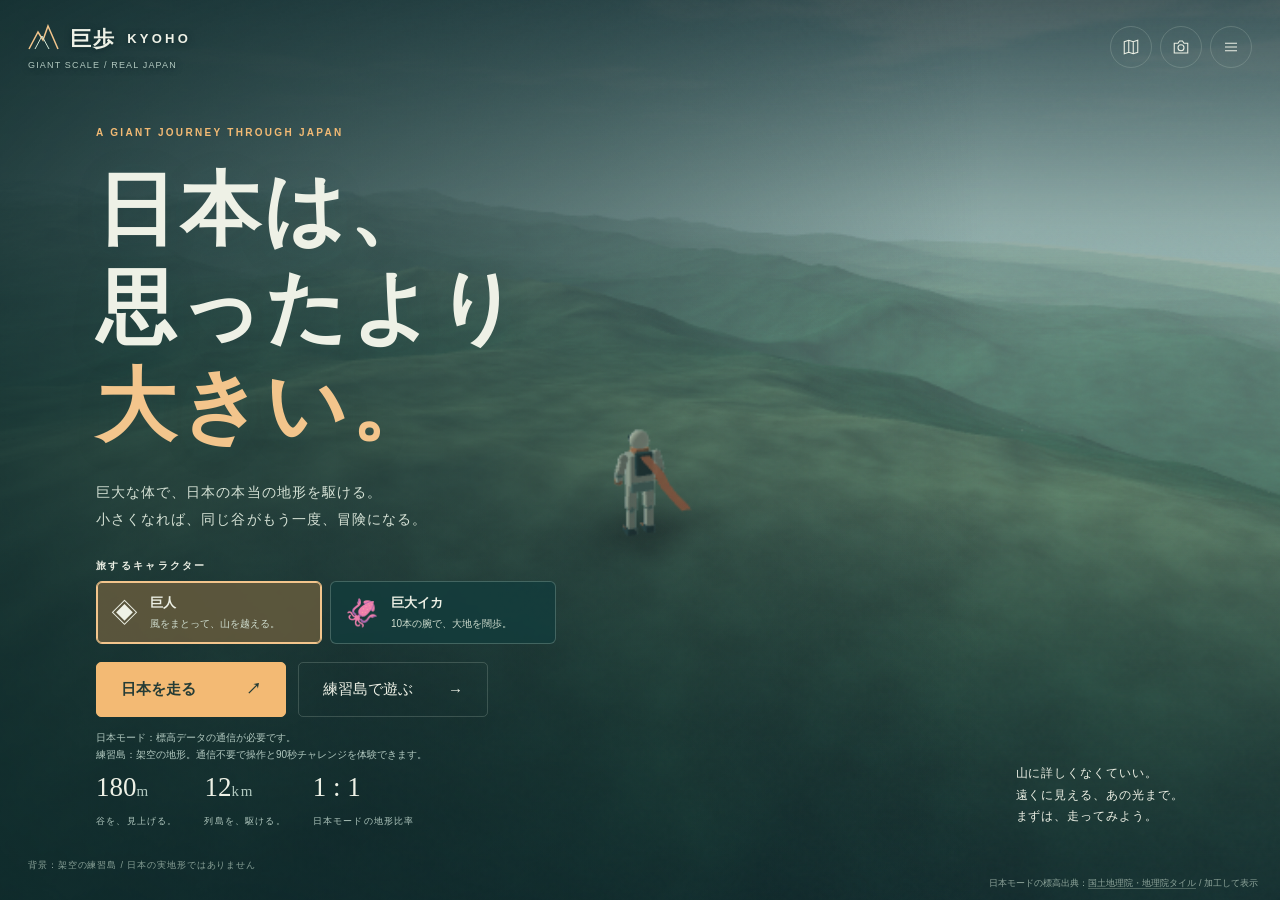
==== commit 26e977c2: "Add selectable giant squid with animated walking arms" ====
--- a/index.html
+++ b/index.html
@@ -7,17 +7,21 @@
 
 @media(max-width:760px) and (min-height:521px){.touch #tip{bottom:calc(290px + var(--safe));max-width:88vw}.touch #quickActions{bottom:calc(155px + var(--safe))}#toast{top:31%}#toast .big{font-size:22px}}
 [hidden]{display:none!important}#placeLabels{position:fixed;inset:0;z-index:6;pointer-events:none}.place-label{position:absolute;width:184px;min-height:43px;padding:5px 8px;text-align:center;background:#0b2935a6;border-bottom:1px solid #dce5c680;text-shadow:0 1px 5px #102f32;border-radius:3px}.place-label strong{display:block;font-size:12px;font-weight:500;white-space:nowrap;overflow:hidden;text-overflow:ellipsis}.place-label small{font-size:9px;color:#d3decf}.place-label.town{border-color:#9ce4d0;color:#baf9da}.place-label:after{content:'';position:absolute;left:50%;top:100%;height:10px;border-left:1px solid #dce5c680}#townStatus{position:fixed;z-index:7;left:50%;bottom:calc(190px + var(--safe));transform:translateX(-50%);min-width:240px;max-width:80vw;padding:10px 15px;background:#102f32c9;border-left:2px solid #9ce4d077;pointer-events:none}#townStatus>div{display:flex;justify-content:space-between;gap:24px}#townName{font-size:12px;color:#baf9da}#townDistance{font-size:10px;color:var(--mute)}#townHint{margin:3px 0 0;font-size:10px;color:var(--mute)}#townStatus.recovering{border-color:#baf9da;background:#28514ced}#townStatus.recovering #townHint{color:#e7ffe8}.town-destinations{margin:15px 0}.town-destinations summary{cursor:pointer;font-size:12px;padding:12px;color:var(--aqua)}.town-destinations button{width:100%;margin-top:6px;text-align:left;font-size:12px}@media(max-width:700px){.place-label{width:152px}.place-label strong{font-size:11px}#townStatus{bottom:calc(235px + var(--safe));min-width:225px;padding:8px 11px}#townStatus:not(.near-town){display:none}}@media(min-height:521px) and (max-width:700px){.touch #townStatus{bottom:calc(44svh + var(--safe))}}@media(max-height:520px){#townStatus{bottom:155px;left:auto;right:18px;transform:none;max-width:240px}.place-label{width:152px}}
+.character-picker{margin:0 0 18px;max-width:460px}.character-picker>.overline{margin-bottom:8px}.character-options{display:flex;gap:8px}.character-options button{display:flex;align-items:center;gap:12px;flex:1;text-align:left;padding:12px 14px;border:1px solid #c4d8ca44;background:#133c3dd9;border-radius:6px;color:var(--text)}.character-options button>span:first-child{font-size:27px}.character-options b{display:block;font-size:13px}.character-options small{display:block;font-size:10px;margin-top:5px;color:#cfddcf}.character-options button[aria-pressed="true"]{border-color:#f3c58c;background:#665b3ed9;box-shadow:inset 0 0 0 1px #f3c58c}.character-options button:focus-visible{outline:3px solid #fff;outline-offset:3px}
+@media(max-height:800px){#title h1{font-size:clamp(32px,5vw,60px);margin:12px 0}#title .lead{margin-bottom:14px}#titleBottom{display:none}}
+@media(max-height:560px){#title{overflow-y:auto;justify-content:flex-start;padding-top:75px;padding-bottom:35px}#title .title-copy>.overline{margin-top:0}#title h1{font-size:32px}#title .lead{margin-bottom:10px}.character-picker{margin-bottom:12px}}
+@media(max-width:480px){.character-options button{padding:10px 9px;gap:7px}.character-options small{font-size:9px}}
 </style></head><body>
 <canvas id="world" tabindex="0" aria-label="巨歩 3Dゲーム画面"></canvas><div id="vignette"></div><div id="grain"></div>
 <div id="topbar"><div><div id="brand"><svg width="31" height="29" viewBox="0 0 31 29" fill="none" aria-hidden="true"><path d="M1 25L10 8L15 16L20 2L30 25" stroke="#f3c58c" stroke-width="1.5"/><path d="M7 25L14 12L21 25" stroke="#d6e8d5" stroke-width="1"/></svg><span class="jp">巨歩</span><span class="word">KYOHO</span></div><span id="modeBadge">GIANT SCALE / REAL JAPAN</span></div><div id="topActions"><button class="round" id="mapBtn" aria-label="日本地図と移動先" title="日本地図 [M]"><svg width="18" height="18" viewBox="0 0 24 24" fill="none"><path d="M3 5l6-2 6 2 6-2v16l-6 2-6-2-6 2V5zM9 3v16m6-14v16" stroke="currentColor" stroke-width="1.4"/></svg></button><button class="round" id="photoBtn" aria-label="写真を撮る" title="写真 [P]"><svg width="18" height="18" viewBox="0 0 24 24" fill="none"><path d="M3 7h5l2-3h4l2 3h5v13H3V7z" stroke="currentColor" stroke-width="1.4"/><circle cx="12" cy="13" r="4" stroke="currentColor" stroke-width="1.4"/></svg></button><button class="round" id="menuBtn" aria-label="設定と遊び方" title="設定 / 一時停止 [Esc]"><svg width="18" height="18" viewBox="0 0 24 24" fill="none"><path d="M4 7h16M4 12h16M4 17h16" stroke="currentColor" stroke-width="1.4"/></svg></button></div></div>
-<section id="title"><div class="title-copy"><div class="overline" style="color:var(--accent)">A GIANT JOURNEY THROUGH JAPAN</div><h1>日本は、<br class="first">思ったより<br><em>大きい。</em></h1><p class="lead">巨大な体で、日本の本当の地形を駆ける。<br>小さくなれば、同じ谷がもう一度、冒険になる。</p><div class="startrow"><button id="startJapan" class="play primary">日本を走る <span>↗</span></button><button id="startDemo" class="play">練習島で遊ぶ <span>→</span></button></div><div class="subnote">日本モード：標高データの通信が必要です。<br>練習島：架空の地形。通信不要で操作と90秒チャレンジを体験できます。</div></div><div id="titleBottom"><div class="specs"><div class="spec"><b>180<span style="font-size:15px">m</span></b><span>谷を、見上げる。</span></div><div class="spec"><b>12<span style="font-size:15px">km</span></b><span>列島を、駆ける。</span></div><div class="spec"><b>1 : 1</b><span>日本モードの地形比率</span></div></div><div class="philosophy">山に詳しくなくていい。<br>遠くに見える、あの光まで。<br>まずは、走ってみよう。</div></div></section>
+<section id="title"><div class="title-copy"><div class="overline" style="color:var(--accent)">A GIANT JOURNEY THROUGH JAPAN</div><h1>日本は、<br class="first">思ったより<br><em>大きい。</em></h1><p class="lead">巨大な体で、日本の本当の地形を駆ける。<br>小さくなれば、同じ谷がもう一度、冒険になる。</p><div class="character-picker"><div class="overline">旅するキャラクター</div><div class="character-options" role="group" aria-label="キャラクター選択"><button type="button" data-character="giant" aria-pressed="true"><span aria-hidden="true">◈</span><span><b>巨人</b><small>風をまとって、山を越える。</small></span></button><button type="button" data-character="squid" aria-pressed="false"><span aria-hidden="true">🦑</span><span><b>巨大イカ</b><small>10本の腕で、大地を闊歩。</small></span></button></div></div><div class="startrow"><button id="startJapan" class="play primary">日本を走る <span>↗</span></button><button id="startDemo" class="play">練習島で遊ぶ <span>→</span></button></div><div class="subnote">日本モード：標高データの通信が必要です。<br>練習島：架空の地形。通信不要で操作と90秒チャレンジを体験できます。</div></div><div id="titleBottom"><div class="specs"><div class="spec"><b>180<span style="font-size:15px">m</span></b><span>谷を、見上げる。</span></div><div class="spec"><b>12<span style="font-size:15px">km</span></b><span>列島を、駆ける。</span></div><div class="spec"><b>1 : 1</b><span>日本モードの地形比率</span></div></div><div class="philosophy">山に詳しくなくていい。<br>遠くに見える、あの光まで。<br>まずは、走ってみよう。</div></div></section>
 <div id="bgCaption">背景：架空の練習島 / 日本の実地形ではありません</div>
 <div id="hud" class="hidden"><div id="placeLabels" hidden></div><div id="townStatus" hidden><div><b id="townName"></b><span id="townDistance"></span></div><p id="townHint"></p></div><div id="compass"><div class="head mono" id="bearing">N · 000°</div><div class="ticks">· ┆ · ┆ │ ┆ · ┆ ·</div></div><div id="objective"><div class="overline" id="objectiveMode">FREE ROAM</div><h3 id="objectiveTitle">次の光へ。</h3><p id="objectiveDesc">地形を読むより、まず走ろう。</p><div id="routePills"></div></div><div id="counter"><div class="overline">この旅の距離</div><div class="num mono"><b id="distance" style="font-weight:300">0.0</b><span>km</span></div><div class="metric" id="regionName">練習島</div></div><div id="minimapWrap" aria-label="地図を開く" role="button" tabindex="0"><canvas id="minimap" width="288" height="288"></canvas><div id="altitude" class="mono">0 m</div></div><div id="sizePanel"><div class="overline">あなたの身長</div><div id="heightReadout"><span class="mono">600</span><small>m</small></div><div id="sizeButtons"><button data-size="0">180 m</button><button data-size="1" class="active">600 m</button><button data-size="2">3 km</button><button data-size="3">12 km</button></div></div><div id="velocity"><div class="speed mono"><span id="speedNum">0.0</span><small>km/s</small></div><div id="movementState">GROUND FLOW</div><div id="energy"><i></i></div></div><div id="quickActions"><button id="challengeBtn">90秒チャレンジ</button><button id="autoBtn" title="オートラン [R]">自動走行</button></div><div id="keys"><kbd>W A S D</kbd> 移動　<kbd>I J K L</kbd> / ドラッグ 視点　<kbd>Space</kbd> 跳ぶ・長押しで滑空　<kbd>Shift</kbd> ダッシュ　<kbd>E</kbd> 巨大化　<kbd>M</kbd> 日本地図</div><div id="dataStatus"></div><div id="timer" class="hidden"><span class="mono">90.0</span><small>SECONDS LEFT</small></div></div>
 <div id="targetLabel" class="hidden"><span class="dot">◇</span><b>次の光</b><span class="mono">2.0 km</span></div><div id="tip" class="hidden"></div><div id="toast"><div class="small">SCALE SHIFT</div><div class="big"></div></div><div id="source">日本モードの標高出典：<a href="https://maps.gsi.go.jp/development/ichiran.html" target="_blank" rel="noopener">国土地理院・地理院タイル</a> / 加工して表示</div><div id="fps"></div>
 <div id="touchControls" class="hidden"><div id="joystick" aria-label="移動スティック"><div id="stick"></div></div><div id="touchRight"><button id="touchDash">ダッシュ</button><button id="touchJump">跳ぶ<br><span style="font-size:9px;opacity:.7">長押し 滑空</span></button></div></div>
 <section id="loading" class="modal hidden" aria-label="実地形読み込み"><div class="sheet"><div class="overline" style="color:var(--accent)">REAL TERRAIN / STREAMING</div><h2 id="loadTitle">北アルプスへ。</h2><p>国土地理院の標高画像から、実際の地形を組み立てています。取得できていない地形は、架空の山で補いません。</p><div id="loadProgress"><i></i></div><div id="loadStats" class="mono">地形サーバーに接続中…</div><div id="loadError" class="hidden">標高サーバーに接続できませんでした。インターネット接続を確認し、Safari / Chromeで開いてください。実地形を取得するには外部通信が必要です。</div><div class="buttons"><button id="retryLoad" class="primary">再接続</button><button id="cancelLoad">練習島で遊ぶ</button></div><p class="fine">初回は数MB程度を段階的に取得します。範囲・移動量により増えます。外部送信は標高タイル取得のHTTPリクエストのみで、キーやログインは不要です。</p></div></section>
 <section id="mapModal" class="modal hidden" aria-label="日本地図"><div class="sheet map-sheet"><div class="modalhead"><div><div class="overline" style="color:var(--accent)">THE ARCHIPELAGO</div><h2>次は、どの山の向こうへ。</h2></div><button class="close" data-close="mapModal" aria-label="閉じる">×</button></div><p style="margin:0">行き先を選んで実地形へ。着地後は、目的地に縛られず移動できます。</p><div class="map-layout"><canvas id="atlasCanvas" aria-label="日本の広域概略図"></canvas><div id="places"></div></div><p class="fine" style="margin-bottom:0">概略海岸線：Natural Earth。小島・境界は省略されています。南西諸島の点は移動先です。実地形は現地周辺から読み込みます。登山道の案内や現実のルート判断には使えません。</p></div></section>
-<section id="settings" class="modal hidden" aria-label="設定"><div class="sheet"><div class="modalhead"><div><div class="overline" style="color:var(--accent)">TAKE A BREATH</div><h2>ひと休み。</h2></div><button class="close" data-close="settings" aria-label="閉じる">×</button></div><div class="row"><div><b>サウンド</b><small>風、足音、光の音。すべてブラウザ内で合成。</small></div><button id="soundOption">オフ</button></div><div class="row"><div><b>山と街の名前</b><small>近くの地名を表示。街の緑の光は休息地。</small></div><button id="labelsOption" aria-pressed="true">オン</button></div><div class="row"><div><b>描画品質</b><small>重い場合は「軽量」に切り替えてください。</small></div><button id="qualityOption">標準</button></div><div class="row"><div><b>動きをひかえめに</b><small>画角変化と着地の揺れを抑えます。</small></div><button id="motionOption">オフ</button></div><div class="row"><div><b>地形の等高線</b><small>ゲーム内の標高から200m間隔で描画します。</small></div><button id="contourOption">オフ</button></div><div class="row"><div><b>光の時間</b><small>時間・積雪・植生の色は演出です。</small></div><button id="timeOption">朝</button></div><div class="row"><div><b>自動保存</b><small id="saveInfo">移動先、記録、設定をこのブラウザに保存します。</small></div><button id="exportSave">記録を書き出す</button></div><div class="buttons"><button id="resumeBtn" class="primary">旅に戻る</button><button id="helpBtn">遊び方とデータ</button><button id="importSave">記録を読み込む</button><button id="fullscreenBtn">全画面</button><button id="titleBtn">タイトルへ</button></div><input type="file" id="saveFile" accept="application/json,.json" class="hidden"><p class="fine">日本モードと練習島の距離・ベスト記録は別々に保存します。集計にワープ距離は含みません。外部サービスへの記録送信はありません。</p></div></section>
+<section id="settings" class="modal hidden" aria-label="設定"><div class="sheet"><div class="modalhead"><div><div class="overline" style="color:var(--accent)">TAKE A BREATH</div><h2>ひと休み。</h2></div><button class="close" data-close="settings" aria-label="閉じる">×</button></div><div class="character-picker"><div class="overline">旅するキャラクター</div><div class="character-options" role="group" aria-label="キャラクター選択"><button type="button" data-character="giant" aria-pressed="true"><span aria-hidden="true">◈</span><span><b>巨人</b><small>風をまとって、山を越える。</small></span></button><button type="button" data-character="squid" aria-pressed="false"><span aria-hidden="true">🦑</span><span><b>巨大イカ</b><small>10本の腕で、大地を闊歩。</small></span></button></div></div><div class="row"><div><b>サウンド</b><small>風、足音、光の音。すべてブラウザ内で合成。</small></div><button id="soundOption">オフ</button></div><div class="row"><div><b>山と街の名前</b><small>近くの地名を表示。街の緑の光は休息地。</small></div><button id="labelsOption" aria-pressed="true">オン</button></div><div class="row"><div><b>描画品質</b><small>重い場合は「軽量」に切り替えてください。</small></div><button id="qualityOption">標準</button></div><div class="row"><div><b>動きをひかえめに</b><small>画角変化と着地の揺れを抑えます。</small></div><button id="motionOption">オフ</button></div><div class="row"><div><b>地形の等高線</b><small>ゲーム内の標高から200m間隔で描画します。</small></div><button id="contourOption">オフ</button></div><div class="row"><div><b>光の時間</b><small>時間・積雪・植生の色は演出です。</small></div><button id="timeOption">朝</button></div><div class="row"><div><b>自動保存</b><small id="saveInfo">移動先、記録、設定をこのブラウザに保存します。</small></div><button id="exportSave">記録を書き出す</button></div><div class="buttons"><button id="resumeBtn" class="primary">旅に戻る</button><button id="helpBtn">遊び方とデータ</button><button id="importSave">記録を読み込む</button><button id="fullscreenBtn">全画面</button><button id="titleBtn">タイトルへ</button></div><input type="file" id="saveFile" accept="application/json,.json" class="hidden"><p class="fine">日本モードと練習島の距離・ベスト記録は別々に保存します。集計にワープ距離は含みません。外部サービスへの記録送信はありません。</p></div></section>
 <section id="help" class="modal hidden" aria-label="遊び方とデータ"><div class="sheet"><div class="modalhead"><div><div class="overline" style="color:var(--accent)">NO MOUNTAIN KNOWLEDGE REQUIRED</div><h2>山の知識より、好奇心。</h2></div><button class="close" data-close="help" aria-label="閉じる">×</button></div><p><b>日本モードの街で、ひと休み。</b><br>緑の光が目印です。街の中心から900m以内で、身長600m以下になり、地面に降りて立ち止まると風のエネルギーが回復します。メニュー中や地形待機中には回復しません。地図の「街へ向かう」からも移動できます。</p><p class="fine">山名・山頂位置：国土地理院「日本の主な山岳標高」。街名・代表点：地理院地図の住所検索。建物の配置・規模はゲーム用の模式表現で、実際の建物や市街地の範囲を再現したものではありません。</p><p><b>走る → 尾根から跳ぶ → 長押しで滑空 → 光をくぐる。</b><br>光に近づくと風のエネルギーが戻ります。90秒チャレンジでは、光を順にくぐって記録を狙います。小さな光は600m以下になって通過してください。</p><p>PCは <b>WASD / 矢印</b> で移動、<b>J / L</b> で視点を左 / 右、<b>I / K</b> で上 / 下へ回します（長押し対応）。ドラッグでも視点を変更できます。<b>Space</b> でジャンプと滑空、<b>Shift</b> でダッシュ。<b>E</b> でサイズ切替、<b>R</b> でオートラン、<b>M</b> で地図、<b>P</b> で撮影です。数字の <b>1〜4</b> でもサイズを選べます。</p><p>スマホは左スティックで移動、右側の空いている画面をスワイプして視点変更。右下がジャンプとダッシュです。横画面でも遊べます。</p><div class="fact"><p><b>実際なのは地形。超人的なのは、あなた。</b><br>日本モードは国土地理院のDEM10B系PNG標高タイルを取得し、地球の曲率を考慮した球面に配置します。水平距離と高さは同じ単位（km）で、標高の誇張はしません。ただし球体地球の近似、標高の補間、描画用の間引きがあり、測量精度の再現ではありません。</p></div><p>取得解像度は身体サイズに応じて変化します。元データの名称にある「10m」は、本作の描画メッシュが常に10mという意味ではありません。海面・欠測画素は標高0mの遊べる水面として扱い、欠測であることを表示します。通信失敗は水面とみなさず、取得待ちにします。</p><p><b>架空の練習島</b>は操作体験のための独立したステージで、日本の山を再現したものではありません。人・光・移動速度・ジャンプ・植生色・雪・空・時間はゲーム上の表現です。</p><p class="fine">出典：<a href="https://maps.gsi.go.jp/development/ichiran.html" target="_blank" rel="noopener">国土地理院・地理院タイル（標高タイル）</a>を加工して表示。<a href="https://maps.gsi.go.jp/development/demtile.html" target="_blank" rel="noopener">PNG標高仕様</a>。概略海岸線：Natural Earth。ワープ地点と光の配置はゲーム向けの概略緯経度です。本作は登山・災害・避難・測量用途の地図ではありません。</p></div></section>
 <section id="result" class="modal hidden" aria-label="チャレンジ結果"><div class="sheet"><div class="overline" style="color:var(--accent)">90 SECONDS / ONE JOURNEY</div><div class="grade" id="resultGrade">FLOW</div><h2 id="resultTitle">この先にも、山がある。</h2><div class="numbers"><div><b id="resultGates" class="mono">0 / 8</b><span>つないだ光</span></div><div><b id="resultDistance" class="mono">0.0</b><span>走った距離 km</span></div><div><b id="resultScore" class="mono">0</b><span>スコア</span></div></div><p id="resultText">走ったのは、まだ世界のほんの一部。</p><div class="buttons" style="justify-content:center"><button id="againBtn" class="primary">もう一度</button><button id="freeBtn">自由に走る</button><button id="resultPhoto">風景を残す</button></div><p class="fine" id="resultMode">架空の練習島での記録</p></div></section>
 <section id="photoModal" class="modal hidden" aria-label="風景の記録"><div class="sheet"><div class="modalhead"><div><div class="overline" style="color:var(--accent)">A POSTCARD FROM YOUR JOURNEY</div><h2>この広さを、持ち帰る。</h2></div><button class="close" data-close="photoModal" aria-label="閉じる">×</button></div><img id="snapshotImage" alt="ゲーム内で撮影した風景"><div class="buttons"><button id="savePhoto" class="primary">画像を保存</button><button id="sharePhoto">共有</button></div><p class="fine">画像にはモードと出典を記載します。練習島の画像は「架空地形」と表示されます。</p></div></section>
@@ -298,14 +302,16 @@
 (()=>{'use strict';
 const $=id=>document.getElementById(id),SIZES=[.18,.6,3,12],VERSION='0.2.0',SAVE_KEY='kyoho-save-v1';
 const isTouch=matchMedia('(pointer:coarse)').matches||navigator.maxTouchPoints>0;if(isTouch)document.body.classList.add('touch');
-const options={labels:true,sound:true,quality:'standard',reduced:matchMedia('(prefers-reduced-motion:reduce)').matches,contour:false,dusk:false};
+const options={character:'giant',labels:true,sound:true,quality:'standard',reduced:matchMedia('(prefers-reduced-motion:reduce)').matches,contour:false,dusk:false};
 let saved=null;try{saved=JSON.parse(localStorage.getItem(SAVE_KEY)||'null');if(saved?.version===1&&saved.options)Object.assign(options,saved.options)}catch{}
+if(!['giant','squid'].includes(options.character))options.character='giant';
 let renderer;try{renderer=new TinyGL($('world'))}catch(e){$('fatal').classList.remove('hidden');$('fatalMessage').textContent=e.message;return;}
 const terrain=new JapanTerrain(renderer),demoMeshes=createDemoTerrain(renderer),cube=cubeMesh(renderer),sphere=sphereMesh(renderer),ring=ringMesh(renderer),water=planeMesh(renderer),ribbon=renderer.mesh([],null,true),particleMesh=renderer.mesh([],null,true);
 const STATS=saved?.stats&&typeof saved.stats==='object'?saved.stats:{demo:{distance:0,best:0},japan:{distance:0,best:0}};
 for(const mode of['demo','japan']){if(!STATS[mode])STATS[mode]={distance:0,best:0};for(const f of['distance','best'])if(!Number.isFinite(STATS[mode][f])||STATS[mode][f]<0)STATS[mode][f]=0;}
 const placesWorld=new JapanPlaces(renderer,cube,ring);
 const S={mode:'demo',started:false,modal:null,pending:null,auto:false,lat:36.26,lon:137.66,x:8,z:20,y:0,vy:0,vx:0,vz:0,ground:0,grounded:true,size:.6,sizeIndex:1,targetSize:.6,heading:0,camYaw:0,camPitch:.24,camDist:1,camEye:[0,5,5],energy:1,gait:0,time:0,distance:0,flow:0,gates:0,routeIndex:0,challenge:false,remaining:90,challengeDistance:0,challengeScore:0,region:DESTINATIONS[0],lastFoot:0,jumpBuffer:0,tutorial:0,startedAt:0,gliding:false,loadingMove:false,photo:false};
+S.character=options.character;
 S.ground=Math.max(0,demoHeight(S.x,S.z));S.y=S.ground;
 let frame=frameAt(S.lat,S.lon),route=[],particles=[],pulses=[],lastNow=performance.now()/1000,lastUI=0,lastSave=0,toastUntil=0,tipUntil=0,photoBlob=null,photoURL=null,didJump=false,didSize=false,stoppedForData=false;
 let autoResolution=1;
@@ -376,7 +382,45 @@
  if(actualSpeed>.1)audio.wind(clamp(actualSpeed/(S.size*4),0,1),S.gliding);
 }
 function localBody(p){const c=Math.cos(S.heading),s=Math.sin(S.heading),h=S.size;return[(c*p[0]-s*p[2])*h,S.y+p[1]*h,(s*p[0]+c*p[2])*h]}
-function renderAvatar(){const r=renderer,h=S.size,run=clamp(Math.hypot(S.vx,S.vz)/(h*2),0,1),phase=S.gait,bob=S.grounded?Math.abs(Math.sin(phase))*.025*run:0;
+// One reusable mesh holds all ten animated arms; no per-frame GPU allocations.
+const squidArms=renderer.mesh([],null,true);
+const squidMantle=(()=>{const d=[],profile=[[.48,.10],[.58,.145],[.75,.14],[.91,.075],[1,0]];
+ for(let j=0;j<profile.length-1;j++)for(let i=0;i<20;i++){
+  const point=(row,k)=>{const [y,r]=profile[row],a=k/20*Math.PI*2;return [Math.cos(a)*r,y,Math.sin(a)*r*.78]};
+  const a=point(j,i),b=point(j,i+1),c=point(j+1,i),e=point(j+1,i+1);
+  for(const tri of [[a,b,c],[b,e,c]]){const n=V.norm(V.cross(V.sub(tri[1],tri[0]),V.sub(tri[2],tri[0])));for(const p of tri)vertex(d,p,n)}
+ }
+ for(const side of [-1,1]){const tri=[[side*.055,.94,0],[side*.34,.70,.015],[side*.10,.61,.035]],n=V.norm(V.cross(V.sub(tri[1],tri[0]),V.sub(tri[2],tri[0])));for(const p of tri)vertex(d,p,n,[1,.72,.65]);}
+ return renderer.mesh(d);
+})();
+function renderSquid(){const r=renderer,h=S.size,run=clamp(Math.hypot(S.vx,S.vz)/(h*2),0,1),phase=S.gait;
+ const bob=S.grounded?Math.sin(phase*2)*.012*run:0,coral=[.96,.43,.34,1],cream=[1,.86,.69,1];
+ const body=p=>localBody([p[0],p[1]+bob,p[2]]);
+ r.draw(squidMantle,M.trs(body([0,0,0]),[h,h,h],-S.heading),coral,1);
+ const ellipsoid=(p,scale,color,glow=0)=>r.draw(sphere,M.trs(body(p),scale.map(v=>v*h),-S.heading),color,1,0,glow);
+ ellipsoid([0,.47,0],[.26,.21,.23],coral);
+ for(const side of [-1,1]){ellipsoid([side*.119,.49,-.04],[.085,.10,.10],cream);ellipsoid([side*.148,.49,-.065],[.035,.062,.06],[.04,.13,.15,1]);ellipsoid([side*.156,.505,-.082],[.015,.022,.019],[1,1,.9,1],.3);}
+ const data=[];
+ for(let arm=0;arm<10;arm++){
+  const angle=arm/10*Math.PI*2,long=arm===2||arm===7,points=[],rings=[],wave=phase+arm*Math.PI*.8;
+  for(let j=0;j<=10;j++){const t=j/10,spread=(long?.43:.30)*t,step=Math.sin(wave-t*3)*run;
+   let x=Math.cos(angle)*(.085+spread),z=Math.sin(angle)*(.085+spread)+step*.085*t;
+   let y=.43*(1-t)+.025+Math.pow(t,3)*(.025+Math.max(0,Math.cos(wave))*.12*run);
+   if(!S.grounded){x+=Math.cos(angle)*t*(S.gliding?.27:.04);z+=t*t*.24;y+=t*(S.gliding?.22:.07);}
+   z+=Math.sin(S.time*2.3-arm+t*5)*.018*t;
+   points.push([x,y,z]);
+  }
+  for(let j=0;j<=10;j++){const tangent=V.norm(V.sub(points[Math.min(10,j+1)],points[Math.max(0,j-1)])),u=V.norm(V.cross(tangent,[0,0,1])),v=V.cross(tangent,u),t=j/10;
+   const radius=(.024*(1-t)+.004)*(long&&t>.65?1.7:1);
+   rings.push(Array.from({length:6},(_,k)=>{const a=k/6*Math.PI*2,n=V.add(V.mul(u,Math.cos(a)),V.mul(v,Math.sin(a)));return {p:V.add(points[j],V.mul(n,radius)),n};}));
+  }
+  for(let j=0;j<10;j++)for(let k=0;k<6;k++)for(const [row,col] of [[j,k],[j,(k+1)%6],[j+1,k],[j,(k+1)%6],[j+1,(k+1)%6],[j+1,k]]){const q=rings[row][col];vertex(data,q.p,q.n,k<3?[1,.86,.72]:[1,1,1]);}
+ }
+ r.update(squidArms,data);r.draw(squidArms,M.trs(body([0,0,0]),[h,h,h],-S.heading),coral,1);
+}
+function selectCharacter(id){if(!['giant','squid'].includes(id))return;S.character=options.character=id;updateCharacters();save();}
+function updateCharacters(){for(const b of document.querySelectorAll('[data-character]'))b.setAttribute('aria-pressed',String(b.dataset.character===S.character));}
+function renderAvatar(){if(S.character==='squid'){renderSquid();return;}const r=renderer,h=S.size,run=clamp(Math.hypot(S.vx,S.vz)/(h*2),0,1),phase=S.gait,bob=S.grounded?Math.abs(Math.sin(phase))*.025*run:0;
  const white=[.91,.91,.79,1],shade=[.48,.66,.60,1],orange=[.96,.49,.24,1],dark=[.075,.18,.19,1],light=[.78,.99,.89,1];
  const block=(p,s,color,yaw=-S.heading,rx=0,em=0)=>r.draw(cube,M.trs(localBody(p),s.map(v=>v*h),yaw,rx),color,1,0,em);
  const ball=(p,s,color,em=0)=>r.draw(sphere,M.trs(localBody(p),[s*h,s*h,s*h]),color,1,0,em);
@@ -440,7 +484,7 @@
 }
 const audio=new Sound;
 // All input is scoped to active play; no pointer-lock requirement on mobile or desktop.
-window.addEventListener('keydown',e=>{if(e.target.tagName==='INPUT')return;const prevent=['Space','ArrowUp','ArrowDown','ArrowLeft','ArrowRight'];if(prevent.includes(e.code))e.preventDefault();if(S.modal){if(e.code==='Escape'&&S.modal!=='loading')modal(null);return;}if(!S.started){if(e.code==='Enter')startDemo();return}input.keys.add(e.code);lastInput=S.time;if(e.repeat)return;if(e.code==='Space')requestJump();else if(e.code==='KeyE')setSize((S.sizeIndex+1)%4);else if(['Digit1','Digit2','Digit3','Digit4'].includes(e.code))setSize(+e.code.slice(-1)-1);else if(e.code==='KeyM')modal('mapModal');else if(e.code==='KeyP')snapshot();else if(e.code==='Escape')modal('settings');else if(e.code==='KeyR'){S.auto=!S.auto;tip(S.auto?'自動走行中。J / Lキーやドラッグで方向を変えます。Rでも停止できます。':'自動走行を停止しました。',3)}else if(e.code==='KeyF')toggleFullscreen();});
+window.addEventListener('keydown',e=>{if(e.target.tagName==='INPUT'||(e.target.closest('button')&&['Enter','Space'].includes(e.code)))return;const prevent=['Space','ArrowUp','ArrowDown','ArrowLeft','ArrowRight'];if(prevent.includes(e.code))e.preventDefault();if(S.modal){if(e.code==='Escape'&&S.modal!=='loading')modal(null);return;}if(!S.started){if(e.code==='Enter')startDemo();return}input.keys.add(e.code);lastInput=S.time;if(e.repeat)return;if(e.code==='Space')requestJump();else if(e.code==='KeyE')setSize((S.sizeIndex+1)%4);else if(['Digit1','Digit2','Digit3','Digit4'].includes(e.code))setSize(+e.code.slice(-1)-1);else if(e.code==='KeyM')modal('mapModal');else if(e.code==='KeyP')snapshot();else if(e.code==='Escape')modal('settings');else if(e.code==='KeyR'){S.auto=!S.auto;tip(S.auto?'自動走行中。J / Lキーやドラッグで方向を変えます。Rでも停止できます。':'自動走行を停止しました。',3)}else if(e.code==='KeyF')toggleFullscreen();});
 window.addEventListener('keyup',e=>input.keys.delete(e.code));window.addEventListener('blur',()=>{input.keys.clear();input.jump=input.dash=false;input.joyX=input.joyY=0;S.auto=false;if(S.started&&!S.modal)modal('settings')});document.addEventListener('visibilitychange',()=>{if(document.hidden&&S.started&&!S.modal)modal('settings')});
 $('world').addEventListener('pointerdown',e=>{if(!S.started||S.modal)return;input.drag=true;input.dragId=e.pointerId;input.lastX=e.clientX;input.lastY=e.clientY;$('world').setPointerCapture(e.pointerId);lastInput=S.time;});
 $('world').addEventListener('pointermove',e=>{if(!input.drag||e.pointerId!==input.dragId)return;let dx=e.clientX-input.lastX,dy=e.clientY-input.lastY;S.camYaw-=dx*.005;S.camPitch=clamp(S.camPitch+dy*.0035,-.07,.90);input.lastX=e.clientX;input.lastY=e.clientY;lastInput=S.time;});
@@ -458,6 +502,8 @@
 window.addEventListener('resize',()=>{if(S.modal==='mapModal')drawAtlas()});$('world').addEventListener('webglcontextlost',e=>{e.preventDefault();$('fatal').classList.remove('hidden');$('fatalMessage').textContent='3D描画が中断されました。再読み込みし、設定から「軽量」を選んでください。';save()});
 function loop(){const now=performance.now()/1000,rawDt=Math.max(.001,now-lastNow),dt=Math.min(rawDt,.5);lastNow=now;S.time+=dt;try{pollLoading();const steps=Math.ceil(dt/.025);for(let i=0;i<steps;i++)updateMovement(dt/steps);render(dt);if(S.time-lastUI>.12){lastUI=S.time;updateUI()}if(S.time>toastUntil)$('toast').classList.remove('show');if(S.time>tipUntil)$('tip').classList.add('hidden');if(S.started&&S.time-lastSave>5){lastSave=S.time;save()}fpsCounter++;fpsElapsed+=rawDt;if(fpsElapsed>2){currentFps=Math.round(fpsCounter/fpsElapsed);if(currentFps<26)autoResolution=Math.max(.58,autoResolution*.84);else if(currentFps>52)autoResolution=Math.min(1,autoResolution*1.05);fpsElapsed=0;fpsCounter=0;$('fps').textContent=currentFps+' FPS · '+renderer.draws+' draws · '+Math.round(renderer.tris/1000)+'k triangles';}}catch(e){console.error(e);$('fatal').classList.remove('hidden');$('fatalMessage').textContent='描画中にエラーが発生しました：'+e.message;return;}requestAnimationFrame(loop)}
 window.KYOHO={version:VERSION,places:placesWorld,placeData:{mountains:WORLD_MOUNTAINS,towns:WORLD_TOWNS},state:S,terrain,renderer,options,stats:STATS,startDemo,startJapan,setSize,startChallenge,finishChallenge,snapshot,getRoute:()=>route,ground:demoHeight,decodeDEM,geo:{ecef,frameAt,localGeo,offsetLL,haversine,tileXY,tileLL},step:dt=>updateMovement(dt),showFPS:()=>{$('fps').style.display='block'},getFPS:()=>currentFps};
+for(const b of document.querySelectorAll('[data-character]'))b.onclick=()=>selectCharacter(b.dataset.character);
+updateCharacters();
 requestAnimationFrame(loop);
 })();
 
